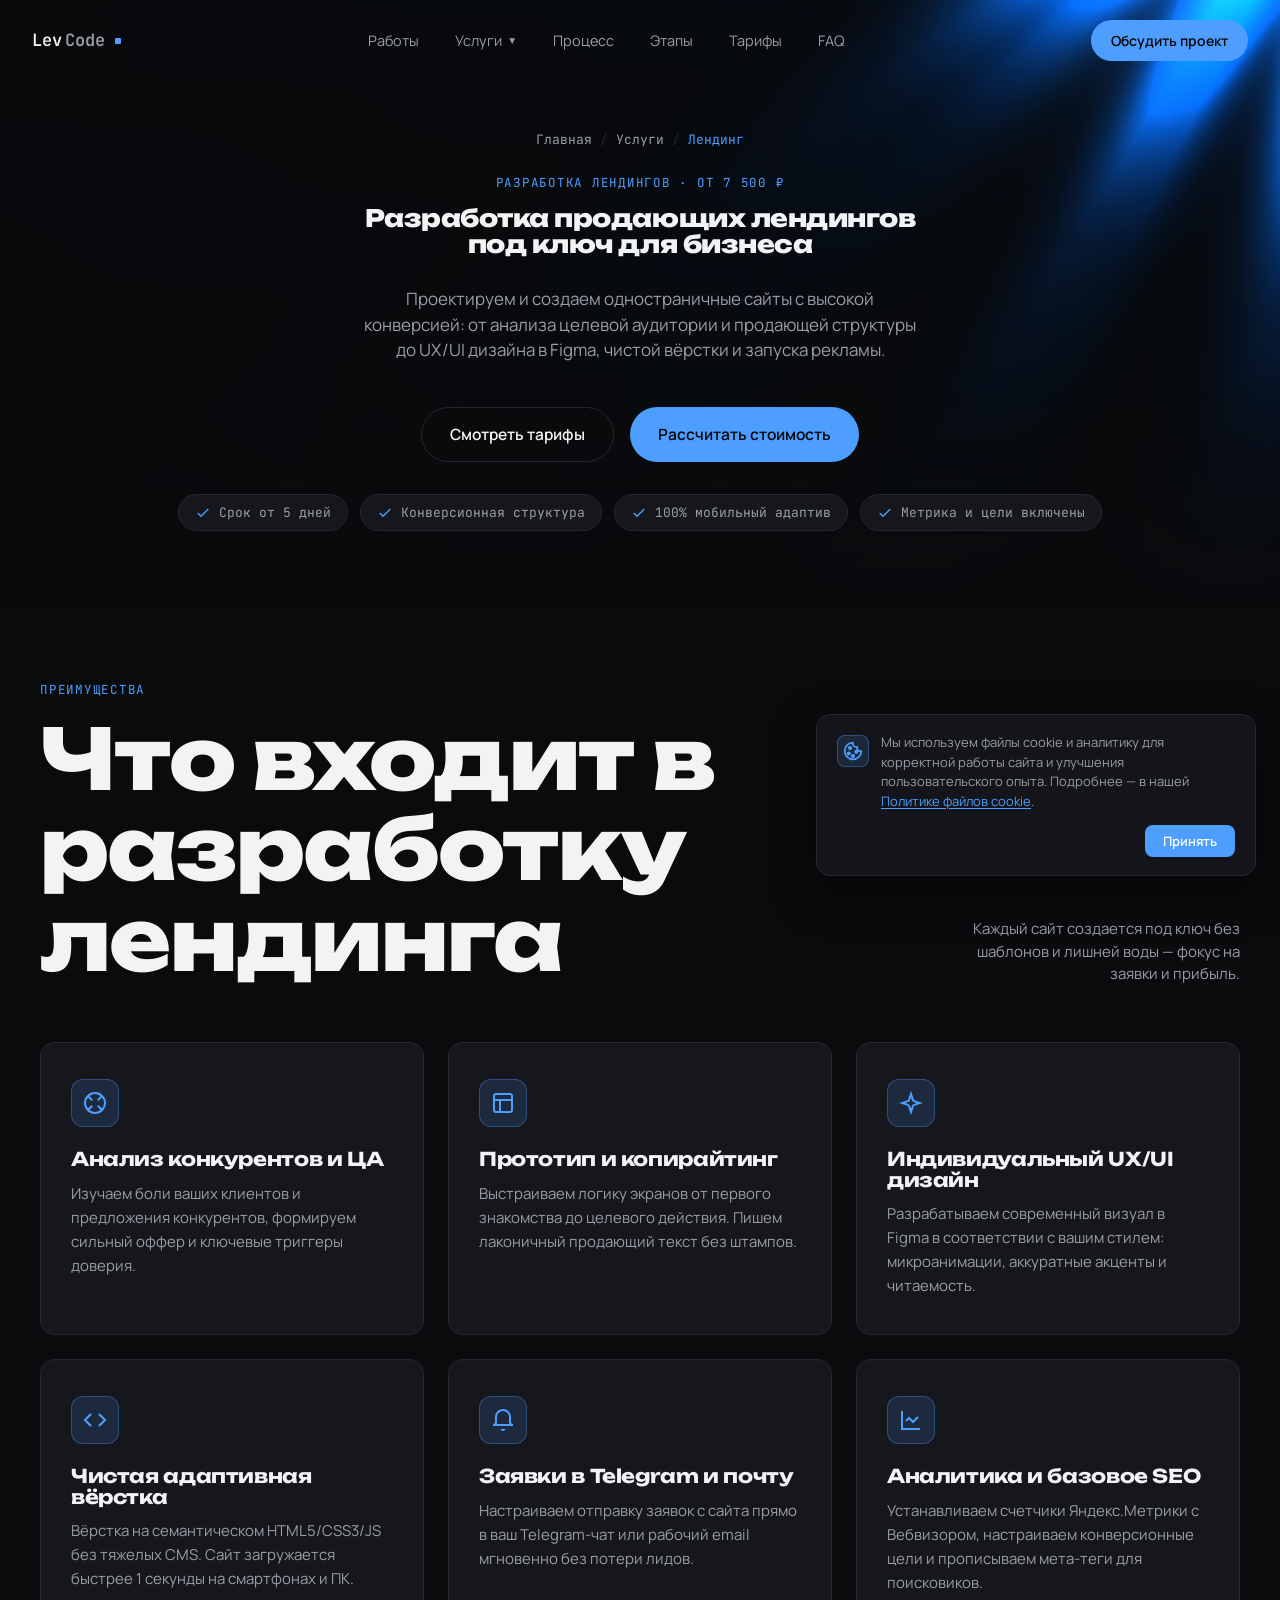
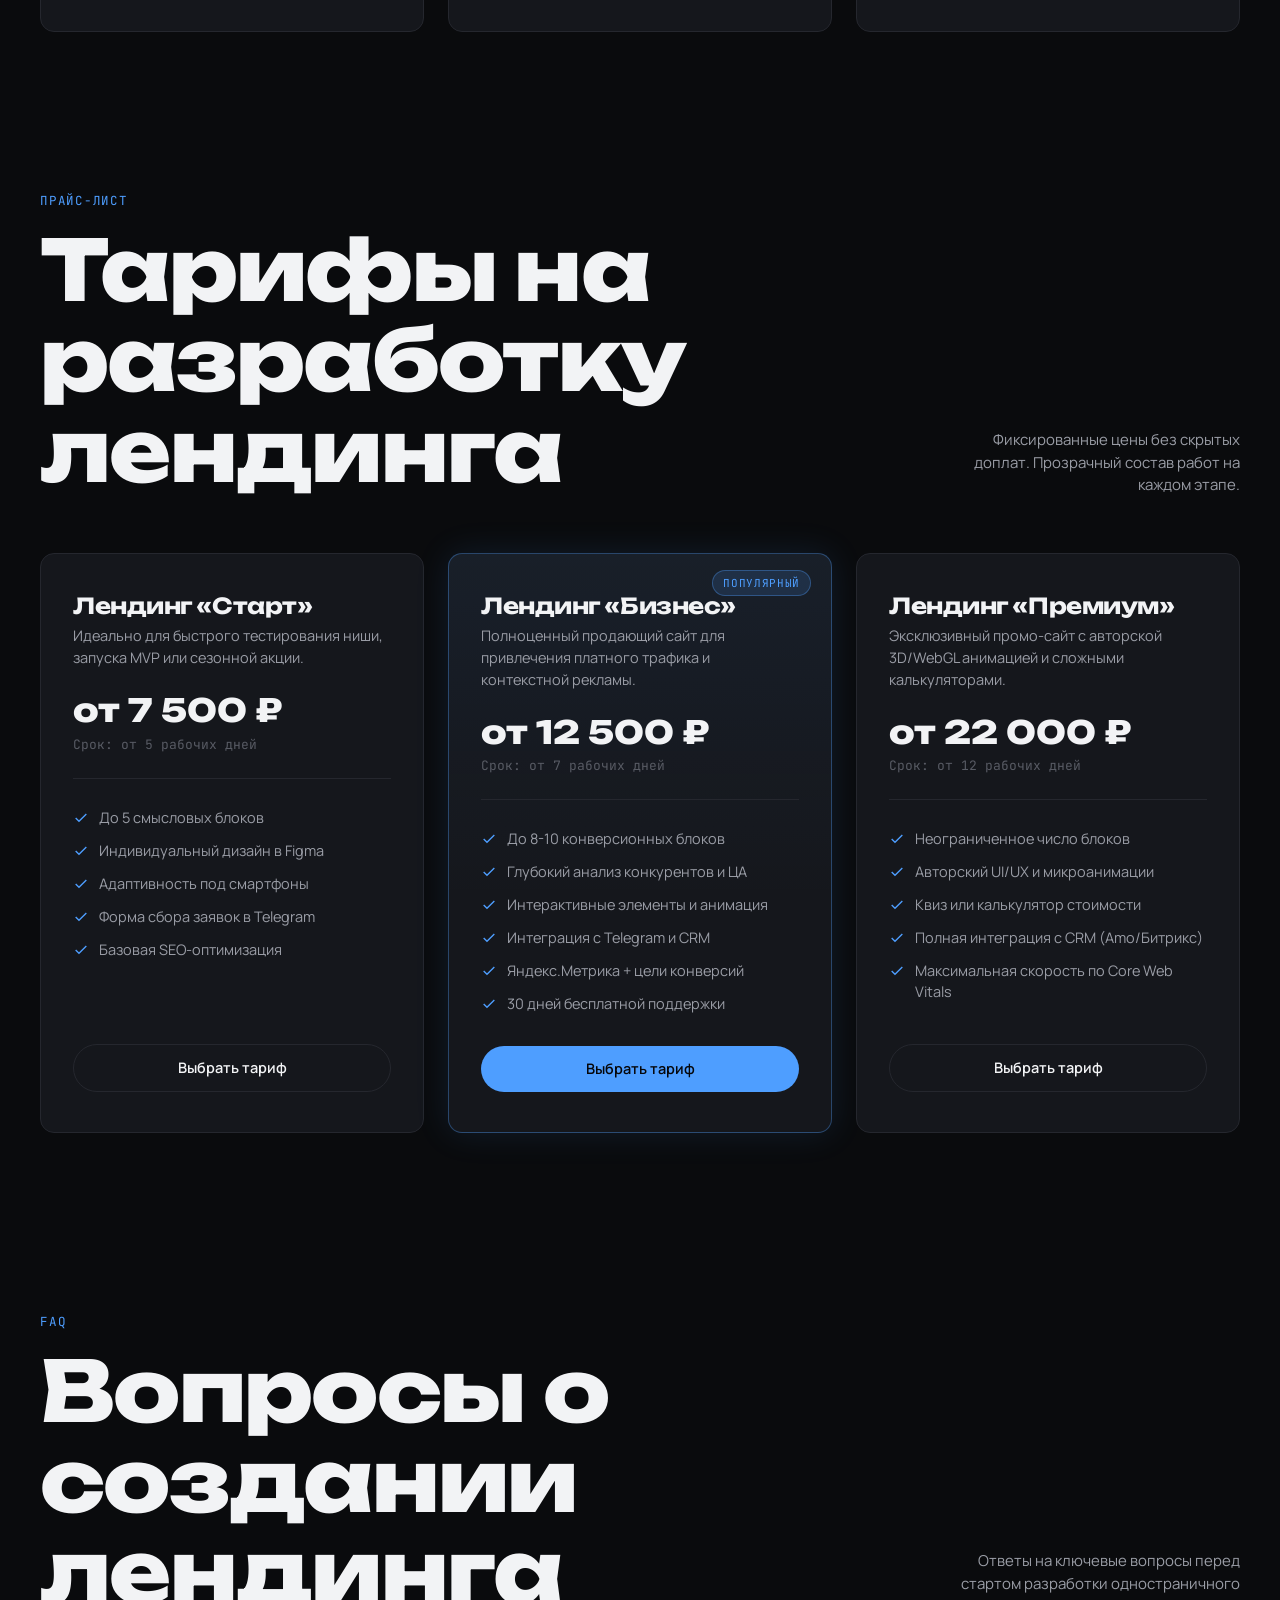
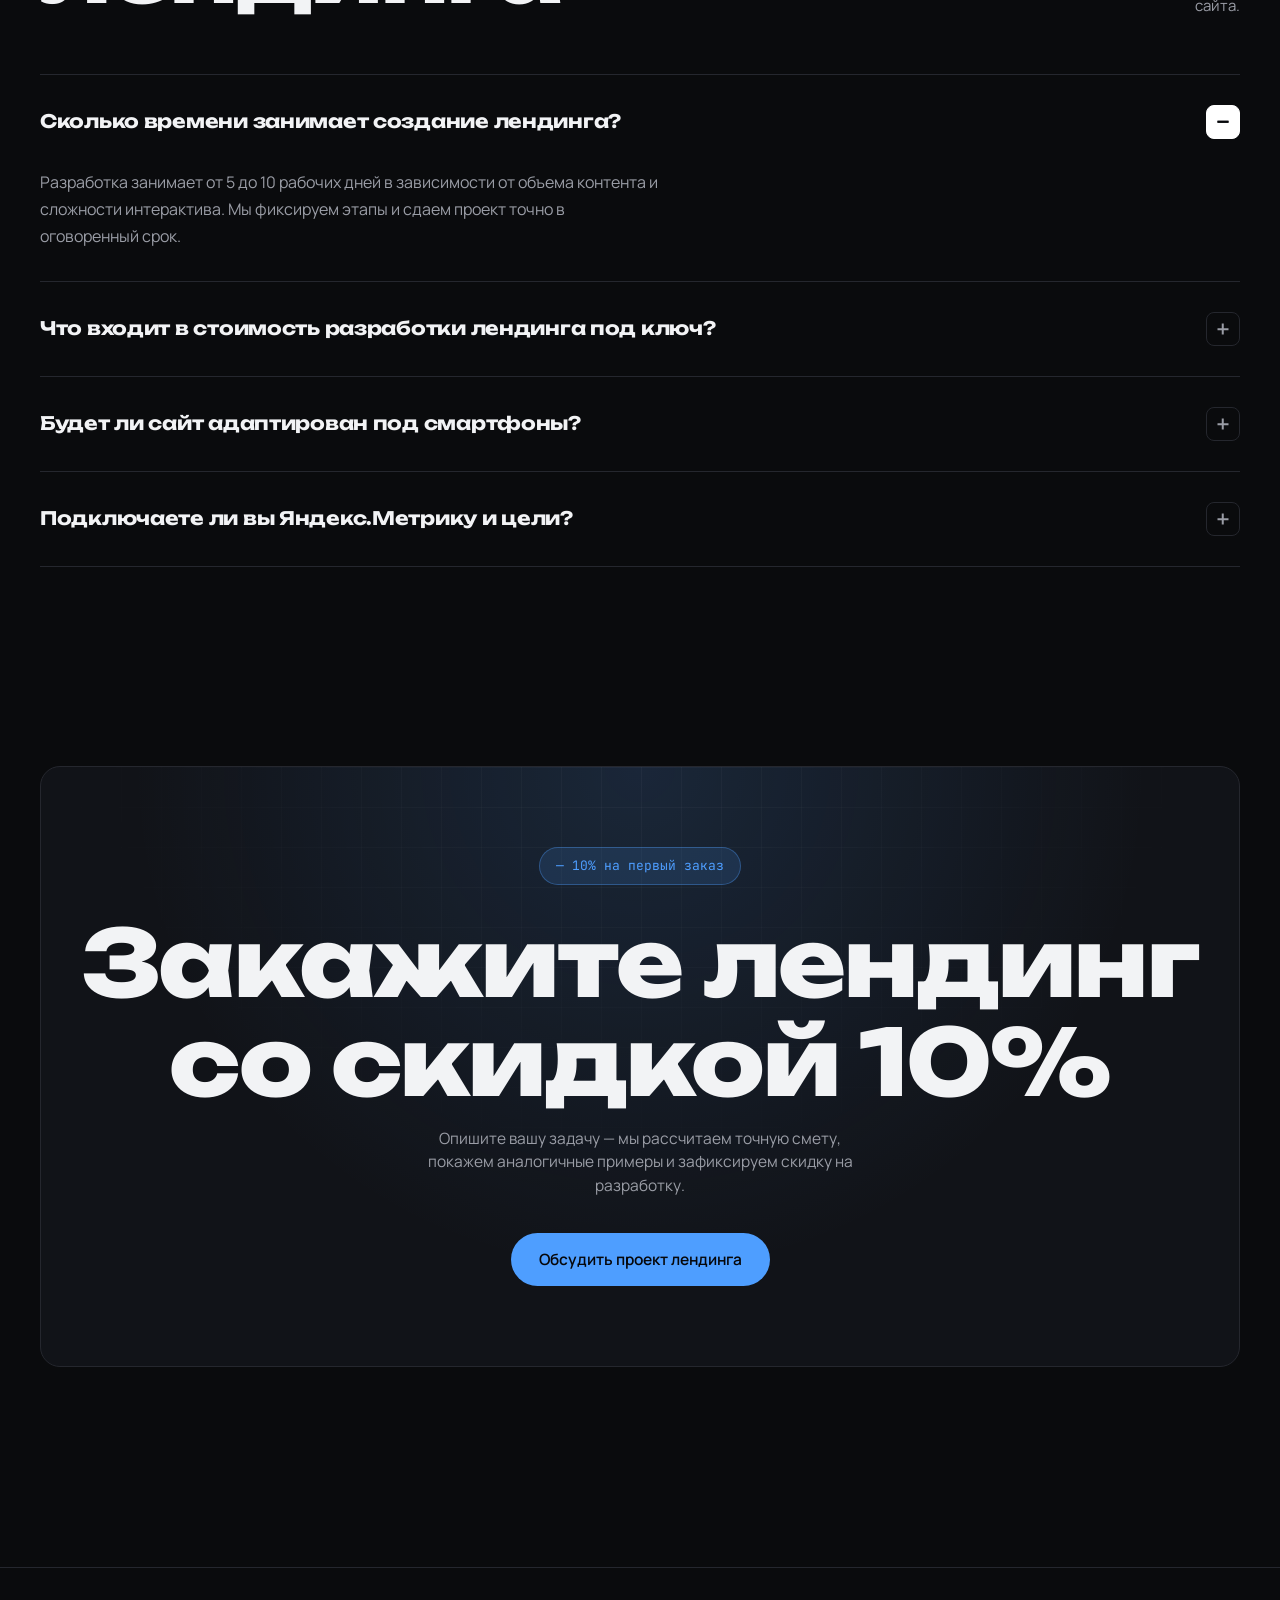
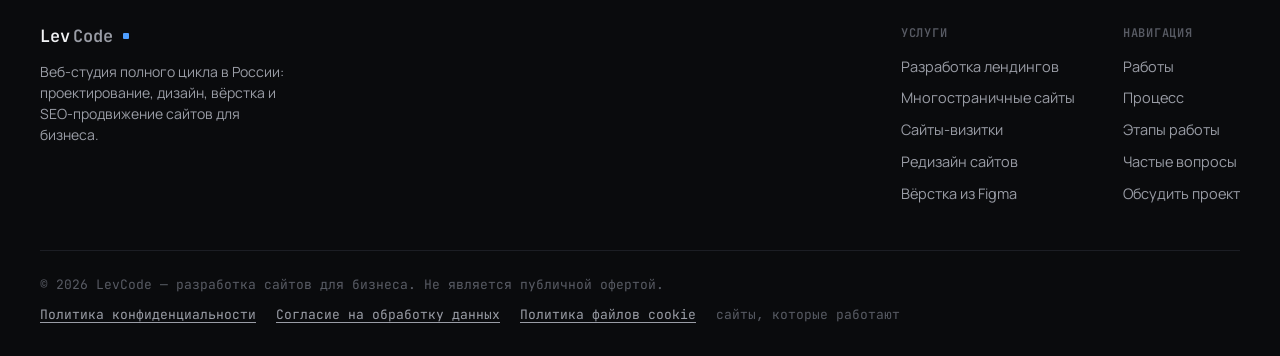
==== landing/index.html @ 6ab6ec23 "Подготовка к публикации: очистка токенов и комментариев, настройка безопасности и .gitignore" ====
<!DOCTYPE html>
<html lang="ru">

<head>
    <meta charset="UTF-8">
    <meta name="viewport" content="width=device-width, initial-scale=1.0">
    <title>Разработка лендингов под ключ от 7 500 ₽ — заказать продающий сайт | LevCode</title>
    <meta name="description"
        content="Разработка эффективных продающих лендингов для бизнеса под ключ от студии LevCode. Прототип, UX/UI дизайн в Figma, чистая вёрстка и SEO от 7 500 ₽. Срок от 5 дней.">
    <meta name="robots" content="index, follow">
    <link rel="canonical" href="https://levcode.ru/landing/">

    <meta property="og:type" content="website">
    <meta property="og:url" content="https://levcode.ru/landing/">
    <meta property="og:title" content="Разработка лендингов под ключ от 7 500 ₽ — веб-студия LevCode">
    <meta property="og:description"
        content="Создаем продающие одностраничные сайты под ключ с высокой конверсией: прототип, дизайн в Figma, быстрая вёрстка и базовая SEO-оптимизация.">
    <meta property="og:image" content="https://levcode.ru/assets/icons/icon-512.png">
    <meta property="og:locale" content="ru_RU">
    <meta property="og:site_name" content="LevCode">

    <link rel="stylesheet" href="../assets/css/fonts.css">
    <link rel="stylesheet" href="../assets/css/style.css">

    <link rel="icon" type="image/x-icon" href="../favicon.ico">
    <link rel="icon" type="image/svg+xml" href="../favicon.svg">
    <link rel="icon" type="image/png" sizes="120x120" href="../assets/icons/favicon-120x120.png">
    <link rel="icon" type="image/png" sizes="32x32" href="../assets/icons/favicon-32x32.png">
    <link rel="icon" type="image/png" sizes="16x16" href="../assets/icons/favicon-16x16.png">
    <link rel="apple-touch-icon" href="../assets/icons/apple-touch-icon.png">
    <link rel="manifest" href="../site.webmanifest">
    <meta name="theme-color" content="#0a0b0d">

    <script type="application/ld+json">
    {
      "@context": "https://schema.org",
      "@type": "BreadcrumbList",
      "itemListElement": [
        {
          "@type": "ListItem",
          "position": 1,
          "name": "Главная",
          "item": "https://levcode.ru/"
        },
        {
          "@type": "ListItem",
          "position": 2,
          "name": "Услуги",
          "item": "https://levcode.ru/#services"
        },
        {
          "@type": "ListItem",
          "position": 3,
          "name": "Разработка лендинга",
          "item": "https://levcode.ru/landing/"
        }
      ]
    }
    </script>

    <script type="application/ld+json">
    {
      "@context": "https://schema.org",
      "@type": "Service",
      "serviceType": "Разработка лендингов под ключ",
      "name": "Создание продающего лендинга",
      "provider": {
        "@type": "ProfessionalService",
        "name": "LevCode",
        "url": "https://levcode.ru/"
      },
      "areaServed": {
        "@type": "Country",
        "name": "Россия"
      },
      "description": "Профессиональная разработка одностраничных сайтов (landing page) под ключ: анализ ЦА, продающая структура, дизайн в Figma, адаптивная вёрстка и настройка аналитики.",
      "offers": {
        "@type": "Offer",
        "price": "7500",
        "priceCurrency": "RUB",
        "availability": "https://schema.org/InStock",
        "url": "https://levcode.ru/landing/"
      }
    }
    </script>

    <script type="application/ld+json">
    {
      "@context": "https://schema.org",
      "@type": "FAQPage",
      "mainEntity": [
        {
          "@type": "Question",
          "name": "Сколько времени занимает создание лендинга?",
          "acceptedAnswer": {
            "@type": "Answer",
            "text": "Разработка продающего лендинга занимает от 5 до 10 рабочих дней в зависимости от объема контента и сложности интерактива. Сроки фиксируются перед началом работ."
          }
        },
        {
          "@type": "Question",
          "name": "Что входит в стоимость разработки лендинга под ключ?",
          "acceptedAnswer": {
            "@type": "Answer",
            "text": "В стоимость входит маркетинговый анализ, логический прототип, продающий UX/UI дизайн в Figma, адаптивная верстка под все устройства, интеграция формы заявки с Telegram или email и базовая SEO-настройка."
          }
        },
        {
          "@type": "Question",
          "name": "Будет ли сайт адаптирован под смартфоны?",
          "acceptedAnswer": {
            "@type": "Answer",
            "text": "Да, 100% верстки тестируется на реальных мобильных устройствах iOS и Android. Скорость загрузки оптимизируется для идеального мобильного опыта."
          }
        },
        {
          "@type": "Question",
          "name": "Подключаете ли вы Яндекс.Метрику и цели?",
          "acceptedAnswer": {
            "@type": "Answer",
            "text": "Да, мы бесплатно настраиваем счетчик Яндекс.Метрики с Вебвизором и прописываем цели на отправку формы, чтобы вы могли отслеживать рекламные конверсии."
          }
        }
      ]
    }
    </script>

    <script type="text/javascript">
        (function (m, e, t, r, i, k, a) {
            m[i] = m[i] || function () { (m[i].a = m[i].a || []).push(arguments) };
            m[i].l = 1 * new Date();
            for (var j = 0; j < document.scripts.length; j++) { if (document.scripts[j].src === r) { return; } }
            k = e.createElement(t), a = e.getElementsByTagName(t)[0], k.async = 1, k.src = r, a.parentNode.insertBefore(k, a)
        })(window, document, 'script', 'https://mc.yandex.ru/metrika/tag.js?id=111801512', 'ym');

        ym(111801512, 'init', { ssr: true, webvisor: true, clickmap: true, ecommerce: "dataLayer", referrer: document.referrer, url: location.href, accurateTrackBounce: true, trackLinks: true });
    </script>
    <noscript>
        <div><img src="https://mc.yandex.ru/watch/111801512" style="position:absolute; left:-9999px;" alt="" /></div>
    </noscript>
    
</head>

<body>
    <header>
        <nav class="nav" aria-label="Основная навигация">
            <a href="../index.html" class="logo"><span>Lev</span><span class="dim">Code</span><span class="bar"></span></a>
            <div class="nav-links">
                <a href="../index.html#works">Работы</a>
                <div class="nav-dropdown">
                    <a href="../index.html#services">Услуги <span class="nav-dropdown-chevron">▼</span></a>
                    <div class="nav-dropdown-menu">
                        <a href="../landing/index.html" class="nav-dropdown-item">
                            <span class="nav-dropdown-item-title">Лендинг</span>
                            <span class="nav-dropdown-item-desc">Одностраничный сайт от 7 500 ₽</span>
                        </a>
                        <a href="../multipage/index.html" class="nav-dropdown-item">
                            <span class="nav-dropdown-item-title">Многостраничный сайт</span>
                            <span class="nav-dropdown-item-desc">Для бизнеса и каталогов от 10 500 ₽</span>
                        </a>
                        <a href="../vizitka/index.html" class="nav-dropdown-item">
                            <span class="nav-dropdown-item-title">Сайт-визитка</span>
                            <span class="nav-dropdown-item-desc">Компактный сайт компании от 7 500 ₽</span>
                        </a>
                        <a href="../redesign/index.html" class="nav-dropdown-item">
                            <span class="nav-dropdown-item-title">Редизайн сайта</span>
                            <span class="nav-dropdown-item-desc">Модернизация UX/UI от 12 000 ₽</span>
                        </a>
                        <a href="../verstka/index.html" class="nav-dropdown-item">
                            <span class="nav-dropdown-item-title">Вёрстка из Figma</span>
                            <span class="nav-dropdown-item-desc">Чистый адаптивный код от 9 000 ₽</span>
                        </a>
                    </div>
                </div>
                <a href="../index.html#cycle">Процесс</a>
                <a href="../index.html#stages">Этапы</a>
                <a href="#tariffs">Тарифы</a>
                <a href="#faq">FAQ</a>
            </div>
            <a href="#modal" class="btn btn-primary nav-cta js-open-modal">Обсудить проект</a>
        </nav>
    </header>

    <main>
        
        <section class="service-hero">
            <div class="siderays-bg"></div>
            <nav class="breadcrumbs" aria-label="Хлебные крошки">
                <a href="../index.html">Главная</a>
                <span class="breadcrumbs-sep">/</span>
                <a href="../index.html#services">Услуги</a>
                <span class="breadcrumbs-sep">/</span>
                <span class="breadcrumbs-current">Лендинг</span>
            </nav>

            <span class="section-tag mono">Разработка лендингов · от 7 500 ₽</span>
            <h1>Разработка продающих лендингов<br>под ключ для бизнеса</h1>
            <p class="hero-sub">Проектируем и создаем одностраничные сайты с высокой конверсией: от анализа целевой аудитории и продающей структуры до UX/UI дизайна в Figma, чистой вёрстки и запуска рекламы.</p>

            <div class="hero-actions">
                <a href="#tariffs" class="btn btn-ghost btn-lg">Смотреть тарифы</a>
                <a href="#modal" class="btn btn-primary btn-lg js-open-modal">Рассчитать стоимость</a>
            </div>

            <div class="service-badges">
                <div class="service-badge">
                    <svg width="16" height="16" viewBox="0 0 24 24" fill="none" stroke="currentColor" stroke-width="2"><polyline points="20 6 9 17 4 12"/></svg>
                    Срок от 5 дней
                </div>
                <div class="service-badge">
                    <svg width="16" height="16" viewBox="0 0 24 24" fill="none" stroke="currentColor" stroke-width="2"><polyline points="20 6 9 17 4 12"/></svg>
                    Конверсионная структура
                </div>
                <div class="service-badge">
                    <svg width="16" height="16" viewBox="0 0 24 24" fill="none" stroke="currentColor" stroke-width="2"><polyline points="20 6 9 17 4 12"/></svg>
                    100% мобильный адаптив
                </div>
                <div class="service-badge">
                    <svg width="16" height="16" viewBox="0 0 24 24" fill="none" stroke="currentColor" stroke-width="2"><polyline points="20 6 9 17 4 12"/></svg>
                    Метрика и цели включены
                </div>
            </div>
        </section>

        <section id="features" style="min-height: auto; padding: 70px 32px 90px;">
            <div class="section-head">
                <div>
                    <span class="section-tag">Преимущества</span>
                    <h2>Что входит в разработку лендинга</h2>
                </div>
                <p>Каждый сайт создается под ключ без шаблонов и лишней воды — фокус на заявки и прибыль.</p>
            </div>
            <div class="benefits-grid">
                <div class="benefit-card">
                    <div class="benefit-icon">
                        <svg width="24" height="24" viewBox="0 0 24 24" fill="none" stroke="currentColor" stroke-width="2"><circle cx="12" cy="12" r="10"/><path d="m4.93 4.93 4.24 4.24"/><path d="m14.83 9.17 4.24-4.24"/><path d="m14.83 14.83 4.24 4.24"/><path d="m9.17 14.83-4.24 4.24"/></svg>
                    </div>
                    <h3 class="benefit-title">Анализ конкурентов и ЦА</h3>
                    <p class="benefit-desc">Изучаем боли ваших клиентов и предложения конкурентов, формируем сильный оффер и ключевые триггеры доверия.</p>
                </div>

                <div class="benefit-card">
                    <div class="benefit-icon">
                        <svg width="24" height="24" viewBox="0 0 24 24" fill="none" stroke="currentColor" stroke-width="2"><rect width="18" height="18" x="3" y="3" rx="2"/><path d="M3 9h18"/><path d="M9 21V9"/></svg>
                    </div>
                    <h3 class="benefit-title">Прототип и копирайтинг</h3>
                    <p class="benefit-desc">Выстраиваем логику экранов от первого знакомства до целевого действия. Пишем лаконичный продающий текст без штампов.</p>
                </div>

                <div class="benefit-card">
                    <div class="benefit-icon">
                        <svg width="24" height="24" viewBox="0 0 24 24" fill="none" stroke="currentColor" stroke-width="2"><path d="m12 3-1.912 5.813a2 2 0 0 1-1.275 1.275L3 12l5.813 1.912a2 2 0 0 1 1.275 1.275L12 21l1.912-5.813a2 2 0 0 1 1.275-1.275L21 12l-5.813-1.912a2 2 0 0 1-1.275-1.275L12 3Z"/></svg>
                    </div>
                    <h3 class="benefit-title">Индивидуальный UX/UI дизайн</h3>
                    <p class="benefit-desc">Разрабатываем современный визуал в Figma в соответствии с вашим стилем: микроанимации, аккуратные акценты и читаемость.</p>
                </div>

                <div class="benefit-card">
                    <div class="benefit-icon">
                        <svg width="24" height="24" viewBox="0 0 24 24" fill="none" stroke="currentColor" stroke-width="2"><polyline points="16 18 22 12 16 6"/><polyline points="8 6 2 12 8 18"/></svg>
                    </div>
                    <h3 class="benefit-title">Чистая адаптивная вёрстка</h3>
                    <p class="benefit-desc">Вёрстка на семантическом HTML5/CSS3/JS без тяжелых CMS. Сайт загружается быстрее 1 секунды на смартфонах и ПК.</p>
                </div>

                <div class="benefit-card">
                    <div class="benefit-icon">
                        <svg width="24" height="24" viewBox="0 0 24 24" fill="none" stroke="currentColor" stroke-width="2"><path d="M22 17H2a3 3 0 0 0 3-3V9a7 7 0 0 1 14 0v5a3 3 0 0 0 3 3Zm-8.27 4a2 2 0 0 1-3.46 0"/></svg>
                    </div>
                    <h3 class="benefit-title">Заявки в Telegram и почту</h3>
                    <p class="benefit-desc">Настраиваем отправку заявок с сайта прямо в ваш Telegram-чат или рабочий email мгновенно без потери лидов.</p>
                </div>

                <div class="benefit-card">
                    <div class="benefit-icon">
                        <svg width="24" height="24" viewBox="0 0 24 24" fill="none" stroke="currentColor" stroke-width="2"><path d="M3 3v18h18"/><path d="m19 9-5 5-4-4-3 3"/></svg>
                    </div>
                    <h3 class="benefit-title">Аналитика и базовое SEO</h3>
                    <p class="benefit-desc">Устанавливаем счетчики Яндекс.Метрики с Вебвизором, настраиваем конверсионные цели и прописываем мета-теги для поисковиков.</p>
                </div>
            </div>
        </section>

        <section id="tariffs" style="min-height: auto; padding: 70px 32px 100px;">
            <div class="section-head">
                <div>
                    <span class="section-tag">Прайс-лист</span>
                    <h2>Тарифы на разработку лендинга</h2>
                </div>
                <p>Фиксированные цены без скрытых доплат. Прозрачный состав работ на каждом этапе.</p>
            </div>
            <div class="tariffs-grid">
                <div class="tariff-card">
                    <h3 class="tariff-title">Лендинг «Старт»</h3>
                    <p class="tariff-desc">Идеально для быстрого тестирования ниши, запуска MVP или сезонной акции.</p>
                    <div class="tariff-price-wrap">
                        <div class="tariff-price">от 7 500 ₽</div>
                        <div class="tariff-time">Срок: от 5 рабочих дней</div>
                    </div>
                    <ul class="tariff-features">
                        <li><svg width="16" height="16" viewBox="0 0 24 24" fill="none" stroke="currentColor" stroke-width="2"><polyline points="20 6 9 17 4 12"/></svg> До 5 смысловых блоков</li>
                        <li><svg width="16" height="16" viewBox="0 0 24 24" fill="none" stroke="currentColor" stroke-width="2"><polyline points="20 6 9 17 4 12"/></svg> Индивидуальный дизайн в Figma</li>
                        <li><svg width="16" height="16" viewBox="0 0 24 24" fill="none" stroke="currentColor" stroke-width="2"><polyline points="20 6 9 17 4 12"/></svg> Адаптивность под смартфоны</li>
                        <li><svg width="16" height="16" viewBox="0 0 24 24" fill="none" stroke="currentColor" stroke-width="2"><polyline points="20 6 9 17 4 12"/></svg> Форма сбора заявок в Telegram</li>
                        <li><svg width="16" height="16" viewBox="0 0 24 24" fill="none" stroke="currentColor" stroke-width="2"><polyline points="20 6 9 17 4 12"/></svg> Базовая SEO-оптимизация</li>
                    </ul>
                    <a href="#modal" class="btn btn-ghost tariff-btn js-open-modal" data-type="landing" data-budget="7500">Выбрать тариф</a>
                </div>

                <div class="tariff-card featured">
                    <span class="tariff-ribbon">Популярный</span>
                    <h3 class="tariff-title">Лендинг «Бизнес»</h3>
                    <p class="tariff-desc">Полноценный продающий сайт для привлечения платного трафика и контекстной рекламы.</p>
                    <div class="tariff-price-wrap">
                        <div class="tariff-price">от 12 500 ₽</div>
                        <div class="tariff-time">Срок: от 7 рабочих дней</div>
                    </div>
                    <ul class="tariff-features">
                        <li><svg width="16" height="16" viewBox="0 0 24 24" fill="none" stroke="currentColor" stroke-width="2"><polyline points="20 6 9 17 4 12"/></svg> До 8-10 конверсионных блоков</li>
                        <li><svg width="16" height="16" viewBox="0 0 24 24" fill="none" stroke="currentColor" stroke-width="2"><polyline points="20 6 9 17 4 12"/></svg> Глубокий анализ конкурентов и ЦА</li>
                        <li><svg width="16" height="16" viewBox="0 0 24 24" fill="none" stroke="currentColor" stroke-width="2"><polyline points="20 6 9 17 4 12"/></svg> Интерактивные элементы и анимация</li>
                        <li><svg width="16" height="16" viewBox="0 0 24 24" fill="none" stroke="currentColor" stroke-width="2"><polyline points="20 6 9 17 4 12"/></svg> Интеграция с Telegram и CRM</li>
                        <li><svg width="16" height="16" viewBox="0 0 24 24" fill="none" stroke="currentColor" stroke-width="2"><polyline points="20 6 9 17 4 12"/></svg> Яндекс.Метрика + цели конверсий</li>
                        <li><svg width="16" height="16" viewBox="0 0 24 24" fill="none" stroke="currentColor" stroke-width="2"><polyline points="20 6 9 17 4 12"/></svg> 30 дней бесплатной поддержки</li>
                    </ul>
                    <a href="#modal" class="btn btn-primary tariff-btn js-open-modal" data-type="landing" data-budget="7500-15000">Выбрать тариф</a>
                </div>

                <div class="tariff-card">
                    <h3 class="tariff-title">Лендинг «Премиум»</h3>
                    <p class="tariff-desc">Эксклюзивный промо-сайт с авторской 3D/WebGL анимацией и сложными калькуляторами.</p>
                    <div class="tariff-price-wrap">
                        <div class="tariff-price">от 22 000 ₽</div>
                        <div class="tariff-time">Срок: от 12 рабочих дней</div>
                    </div>
                    <ul class="tariff-features">
                        <li><svg width="16" height="16" viewBox="0 0 24 24" fill="none" stroke="currentColor" stroke-width="2"><polyline points="20 6 9 17 4 12"/></svg> Неограниченное число блоков</li>
                        <li><svg width="16" height="16" viewBox="0 0 24 24" fill="none" stroke="currentColor" stroke-width="2"><polyline points="20 6 9 17 4 12"/></svg> Авторский UI/UX и микроанимации</li>
                        <li><svg width="16" height="16" viewBox="0 0 24 24" fill="none" stroke="currentColor" stroke-width="2"><polyline points="20 6 9 17 4 12"/></svg> Квиз или калькулятор стоимости</li>
                        <li><svg width="16" height="16" viewBox="0 0 24 24" fill="none" stroke="currentColor" stroke-width="2"><polyline points="20 6 9 17 4 12"/></svg> Полная интеграция с CRM (Amo/Битрикс)</li>
                        <li><svg width="16" height="16" viewBox="0 0 24 24" fill="none" stroke="currentColor" stroke-width="2"><polyline points="20 6 9 17 4 12"/></svg> Максимальная скорость по Core Web Vitals</li>
                    </ul>
                    <a href="#modal" class="btn btn-ghost tariff-btn js-open-modal" data-type="landing" data-budget="15000-30000">Выбрать тариф</a>
                </div>
            </div>
        </section>

        <section id="faq">
            <div class="section-head">
                <div>
                    <span class="section-tag">FAQ</span>
                    <h2>Вопросы о создании лендинга</h2>
                </div>
                <p>Ответы на ключевые вопросы перед стартом разработки одностраничного сайта.</p>
            </div>
            <div class="faq">
                <div class="faq-item open">
                    <h3>
                        <button type="button" class="faq-q" id="faq-q0" aria-expanded="true" aria-controls="faq-a0">
                            <span>Сколько времени занимает создание лендинга?</span>
                            <span class="faq-ic" aria-hidden="true"></span>
                        </button>
                    </h3>
                    <div class="faq-a" id="faq-a0" role="region" aria-labelledby="faq-q0">
                        <div>
                            <p>Разработка занимает от 5 до 10 рабочих дней в зависимости от объема контента и сложности интерактива. Мы фиксируем этапы и сдаем проект точно в оговоренный срок.</p>
                        </div>
                    </div>
                </div>

                <div class="faq-item">
                    <h3>
                        <button type="button" class="faq-q" id="faq-q1" aria-expanded="false" aria-controls="faq-a1">
                            <span>Что входит в стоимость разработки лендинга под ключ?</span>
                            <span class="faq-ic" aria-hidden="true"></span>
                        </button>
                    </h3>
                    <div class="faq-a" id="faq-a1" role="region" aria-labelledby="faq-q1">
                        <div>
                            <p>В стоимость входит маркетинговый анализ, логический прототип, продающий UX/UI дизайн в Figma, адаптивная вёрстка под все устройства, интеграция формы заявки с Telegram или email и базовая SEO-настройка.</p>
                        </div>
                    </div>
                </div>

                <div class="faq-item">
                    <h3>
                        <button type="button" class="faq-q" id="faq-q2" aria-expanded="false" aria-controls="faq-a2">
                            <span>Будет ли сайт адаптирован под смартфоны?</span>
                            <span class="faq-ic" aria-hidden="true"></span>
                        </button>
                    </h3>
                    <div class="faq-a" id="faq-a2" role="region" aria-labelledby="faq-q2">
                        <div>
                            <p>Да, 100% вёрстки тестируется на реальных мобильных устройствах iOS и Android. Скорость загрузки оптимизируется для идеального мобильного опыта.</p>
                        </div>
                    </div>
                </div>

                <div class="faq-item">
                    <h3>
                        <button type="button" class="faq-q" id="faq-q3" aria-expanded="false" aria-controls="faq-a3">
                            <span>Подключаете ли вы Яндекс.Метрику и цели?</span>
                            <span class="faq-ic" aria-hidden="true"></span>
                        </button>
                    </h3>
                    <div class="faq-a" id="faq-a3" role="region" aria-labelledby="faq-q3">
                        <div>
                            <p>Да, мы бесплатно настраиваем счетчик Яндекс.Метрики с Вебвизором и прописываем цели на отправку формы, чтобы вы могли отслеживать рекламные конверсии.</p>
                        </div>
                    </div>
                </div>
            </div>
        </section>

        <section class="cta-section" id="cta">
            <div class="cta-box">
                <span class="cta-tag mono">— 10% на первый заказ</span>
                <h2>Закажите лендинг со скидкой 10%</h2>
                <p>Опишите вашу задачу — мы рассчитаем точную смету, покажем аналогичные примеры и зафиксируем скидку на разработку.</p>
                <a href="#modal" class="btn btn-primary btn-lg js-open-modal" data-type="landing">Обсудить проект лендинга</a>
            </div>
        </section>
    </main>

    <footer>
        <div class="footer-top">
            <div class="footer-brand">
                <a href="../index.html" class="logo"><span>Lev</span><span class="dim">Code</span><span class="bar"></span></a>
                <p>Веб-студия полного цикла в России: проектирование, дизайн, вёрстка и SEO-продвижение сайтов для бизнеса.</p>
            </div>
            <div class="footer-links">
                <div class="footer-col">
                    <h4>Услуги</h4>
                    <a href="../landing/index.html">Разработка лендингов</a>
                    <a href="../multipage/index.html">Многостраничные сайты</a>
                    <a href="../vizitka/index.html">Сайты-визитки</a>
                    <a href="../redesign/index.html">Редизайн сайтов</a>
                    <a href="../verstka/index.html">Вёрстка из Figma</a>
                </div>
                <div class="footer-col">
                    <h4>Навигация</h4>
                    <a href="../index.html#works">Работы</a>
                    <a href="../index.html#cycle">Процесс</a>
                    <a href="../index.html#stages">Этапы работы</a>
                    <a href="#faq">Частые вопросы</a>
                    <a href="#modal" class="js-open-modal">Обсудить проект</a>
                </div>
            </div>
        </div>
        <div class="footer-bottom">
            <span>© 2026 LevCode — разработка сайтов для бизнеса. Не является публичной офертой.</span>
            <div class="footer-bottom-links">
                <a href="../policy.html">Политика конфиденциальности</a>
                <a href="../privacy.html">Согласие на обработку данных</a>
                <a href="../cookie-policy.html">Политика файлов cookie</a>
                <span>сайты, которые работают</span>
            </div>
        </div>
    </footer>

    <div class="modal-backdrop" id="projectModal" role="dialog" aria-modal="true" aria-labelledby="modalTitle">
        <div class="modal-container" data-lenis-prevent>
            <button class="modal-close" aria-label="Закрыть модальное окно">&times;</button>
            <div class="modal-content">
                <span class="section-tag">Связь</span>
                <div class="modal-title" id="modalTitle">Обсудить проект и расчет стоимости</div>
                <p class="modal-desc">Оставьте заявку, и мы свяжемся с вами в течение рабочего дня для консультации и расчета цены.</p>
                <form class="modal-form" id="projectForm">
                    <div class="form-group">
                        <label for="f-name">Имя</label>
                        <input type="text" id="f-name" name="name" placeholder="Как к вам обращаться" required>
                    </div>
                    <div class="form-group">
                        <label for="f-contact">Telegram или email</label>
                        <input type="text" id="f-contact" name="contact" placeholder="@LevCode или LevCode@example.com" required>
                    </div>
                    <div class="form-row">
                        <div class="form-group">
                            <label for="f-type">Тип проекта</label>
                            <div class="select-wrapper">
                                <select id="f-type" name="project-type" required>
                                    <option value="landing" selected>Лендинг</option>
                                    <option value="multipage">Многостраничный сайт</option>
                                    <option value="business-card">Сайт-визитка</option>
                                    <option value="redesign">Редизайн</option>
                                    <option value="markup">Вёрстка с макета</option>
                                    <option value="other">другое</option>
                                </select>
                            </div>
                        </div>
                        <div class="form-group">
                            <label for="f-budget">Ориентировочный бюджет</label>
                            <div class="select-wrapper">
                                <select id="f-budget" name="budget" required>
                                    <option value="" disabled selected hidden>Укажите бюджет</option>
                                    <option value="7500">до 7500 ₽</option>
                                    <option value="7500-15000">от 7500 ₽ до 15000 ₽</option>
                                    <option value="15000-30000">от 15000 ₽ до 30000 ₽</option>
                                    <option value="other">другое/обсуждаемо</option>
                                </select>
                            </div>
                        </div>
                    </div>
                    <div class="form-group">
                        <label for="f-desc">Коротко о задаче</label>
                        <textarea id="f-desc" name="description" placeholder="Коротко о задаче" rows="4"></textarea>
                    </div>
                    <button type="submit" class="btn btn-primary btn-submit">Отправить заявку</button>
                    <p class="form-consent">
                        Нажимая кнопку, вы даете согласие на обработку персональных данных в соответствии с <a href="../policy.html" target="_blank">Политикой конфиденциальности</a> и <a href="../privacy.html" target="_blank">Согласием на обработку</a>
                    </p>
                </form>
            </div>
        </div>
    </div>

    <script defer src="../assets/js/lenis.min.js"></script>
    <script defer src="../assets/js/script.js"></script>
    <script defer src="../assets/js/ogl.umd.js"></script>
    <script defer src="../assets/js/siderays-vanilla.js"></script>
</body>

</html>
---- assets/css/fonts.css ----
@font-face {
  font-family: 'JetBrains Mono';
  font-style: normal;
  font-weight: 400;
  font-display: swap;
  src: url(../fonts/tDbv2o-flEEny0FZhsfKu5WU4zr3E_BX0PnT8RD8yKwBNntkaToggR7BYRbKPx3cwhsk.woff2) format('woff2');
  unicode-range: U+0460-052F, U+1C80-1C8A, U+20B4, U+2DE0-2DFF, U+A640-A69F, U+FE2E-FE2F;
}

@font-face {
  font-family: 'JetBrains Mono';
  font-style: normal;
  font-weight: 400;
  font-display: swap;
  src: url(../fonts/tDbv2o-flEEny0FZhsfKu5WU4zr3E_BX0PnT8RD8yKwBNntkaToggR7BYRbKPxTcwhsk.woff2) format('woff2');
  unicode-range: U+0301, U+0400-045F, U+0490-0491, U+04B0-04B1, U+2116;
}

@font-face {
  font-family: 'JetBrains Mono';
  font-style: normal;
  font-weight: 400;
  font-display: swap;
  src: url(../fonts/tDbv2o-flEEny0FZhsfKu5WU4zr3E_BX0PnT8RD8yKwBNntkaToggR7BYRbKPxPcwhsk.woff2) format('woff2');
  unicode-range: U+0370-0377, U+037A-037F, U+0384-038A, U+038C, U+038E-03A1, U+03A3-03FF;
}

@font-face {
  font-family: 'JetBrains Mono';
  font-style: normal;
  font-weight: 400;
  font-display: swap;
  src: url(../fonts/tDbv2o-flEEny0FZhsfKu5WU4zr3E_BX0PnT8RD8yKwBNntkaToggR7BYRbKPx_cwhsk.woff2) format('woff2');
  unicode-range: U+0102-0103, U+0110-0111, U+0128-0129, U+0168-0169, U+01A0-01A1, U+01AF-01B0, U+0300-0301, U+0303-0304, U+0308-0309, U+0323, U+0329, U+1EA0-1EF9, U+20AB;
}

@font-face {
  font-family: 'JetBrains Mono';
  font-style: normal;
  font-weight: 400;
  font-display: swap;
  src: url(../fonts/tDbv2o-flEEny0FZhsfKu5WU4zr3E_BX0PnT8RD8yKwBNntkaToggR7BYRbKPx7cwhsk.woff2) format('woff2');
  unicode-range: U+0100-02BA, U+02BD-02C5, U+02C7-02CC, U+02CE-02D7, U+02DD-02FF, U+0304, U+0308, U+0329, U+1D00-1DBF, U+1E00-1E9F, U+1EF2-1EFF, U+2020, U+20A0-20AB, U+20AD-20C4, U+2113, U+2C60-2C7F, U+A720-A7FF;
}

@font-face {
  font-family: 'JetBrains Mono';
  font-style: normal;
  font-weight: 400;
  font-display: swap;
  src: url(../fonts/tDbv2o-flEEny0FZhsfKu5WU4zr3E_BX0PnT8RD8yKwBNntkaToggR7BYRbKPxDcwg.woff2) format('woff2');
  unicode-range: U+0000-00FF, U+0131, U+0152-0153, U+02BB-02BC, U+02C6, U+02DA, U+02DC, U+0304, U+0308, U+0329, U+2000-206F, U+20AC, U+2122, U+2191, U+2193, U+2212, U+2215, U+FEFF, U+FFFD;
}

@font-face {
  font-family: 'JetBrains Mono';
  font-style: normal;
  font-weight: 500;
  font-display: swap;
  src: url(../fonts/tDbv2o-flEEny0FZhsfKu5WU4zr3E_BX0PnT8RD8yKwBNntkaToggR7BYRbKPx3cwhsk.woff2) format('woff2');
  unicode-range: U+0460-052F, U+1C80-1C8A, U+20B4, U+2DE0-2DFF, U+A640-A69F, U+FE2E-FE2F;
}

@font-face {
  font-family: 'JetBrains Mono';
  font-style: normal;
  font-weight: 500;
  font-display: swap;
  src: url(../fonts/tDbv2o-flEEny0FZhsfKu5WU4zr3E_BX0PnT8RD8yKwBNntkaToggR7BYRbKPxTcwhsk.woff2) format('woff2');
  unicode-range: U+0301, U+0400-045F, U+0490-0491, U+04B0-04B1, U+2116;
}

@font-face {
  font-family: 'JetBrains Mono';
  font-style: normal;
  font-weight: 500;
  font-display: swap;
  src: url(../fonts/tDbv2o-flEEny0FZhsfKu5WU4zr3E_BX0PnT8RD8yKwBNntkaToggR7BYRbKPxPcwhsk.woff2) format('woff2');
  unicode-range: U+0370-0377, U+037A-037F, U+0384-038A, U+038C, U+038E-03A1, U+03A3-03FF;
}

@font-face {
  font-family: 'JetBrains Mono';
  font-style: normal;
  font-weight: 500;
  font-display: swap;
  src: url(../fonts/tDbv2o-flEEny0FZhsfKu5WU4zr3E_BX0PnT8RD8yKwBNntkaToggR7BYRbKPx_cwhsk.woff2) format('woff2');
  unicode-range: U+0102-0103, U+0110-0111, U+0128-0129, U+0168-0169, U+01A0-01A1, U+01AF-01B0, U+0300-0301, U+0303-0304, U+0308-0309, U+0323, U+0329, U+1EA0-1EF9, U+20AB;
}

@font-face {
  font-family: 'JetBrains Mono';
  font-style: normal;
  font-weight: 500;
  font-display: swap;
  src: url(../fonts/tDbv2o-flEEny0FZhsfKu5WU4zr3E_BX0PnT8RD8yKwBNntkaToggR7BYRbKPx7cwhsk.woff2) format('woff2');
  unicode-range: U+0100-02BA, U+02BD-02C5, U+02C7-02CC, U+02CE-02D7, U+02DD-02FF, U+0304, U+0308, U+0329, U+1D00-1DBF, U+1E00-1E9F, U+1EF2-1EFF, U+2020, U+20A0-20AB, U+20AD-20C4, U+2113, U+2C60-2C7F, U+A720-A7FF;
}

@font-face {
  font-family: 'JetBrains Mono';
  font-style: normal;
  font-weight: 500;
  font-display: swap;
  src: url(../fonts/tDbv2o-flEEny0FZhsfKu5WU4zr3E_BX0PnT8RD8yKwBNntkaToggR7BYRbKPxDcwg.woff2) format('woff2');
  unicode-range: U+0000-00FF, U+0131, U+0152-0153, U+02BB-02BC, U+02C6, U+02DA, U+02DC, U+0304, U+0308, U+0329, U+2000-206F, U+20AC, U+2122, U+2191, U+2193, U+2212, U+2215, U+FEFF, U+FFFD;
}

@font-face {
  font-family: 'JetBrains Mono';
  font-style: normal;
  font-weight: 600;
  font-display: swap;
  src: url(../fonts/tDbv2o-flEEny0FZhsfKu5WU4zr3E_BX0PnT8RD8yKwBNntkaToggR7BYRbKPx3cwhsk.woff2) format('woff2');
  unicode-range: U+0460-052F, U+1C80-1C8A, U+20B4, U+2DE0-2DFF, U+A640-A69F, U+FE2E-FE2F;
}

@font-face {
  font-family: 'JetBrains Mono';
  font-style: normal;
  font-weight: 600;
  font-display: swap;
  src: url(../fonts/tDbv2o-flEEny0FZhsfKu5WU4zr3E_BX0PnT8RD8yKwBNntkaToggR7BYRbKPxTcwhsk.woff2) format('woff2');
  unicode-range: U+0301, U+0400-045F, U+0490-0491, U+04B0-04B1, U+2116;
}

@font-face {
  font-family: 'JetBrains Mono';
  font-style: normal;
  font-weight: 600;
  font-display: swap;
  src: url(../fonts/tDbv2o-flEEny0FZhsfKu5WU4zr3E_BX0PnT8RD8yKwBNntkaToggR7BYRbKPxPcwhsk.woff2) format('woff2');
  unicode-range: U+0370-0377, U+037A-037F, U+0384-038A, U+038C, U+038E-03A1, U+03A3-03FF;
}

@font-face {
  font-family: 'JetBrains Mono';
  font-style: normal;
  font-weight: 600;
  font-display: swap;
  src: url(../fonts/tDbv2o-flEEny0FZhsfKu5WU4zr3E_BX0PnT8RD8yKwBNntkaToggR7BYRbKPx_cwhsk.woff2) format('woff2');
  unicode-range: U+0102-0103, U+0110-0111, U+0128-0129, U+0168-0169, U+01A0-01A1, U+01AF-01B0, U+0300-0301, U+0303-0304, U+0308-0309, U+0323, U+0329, U+1EA0-1EF9, U+20AB;
}

@font-face {
  font-family: 'JetBrains Mono';
  font-style: normal;
  font-weight: 600;
  font-display: swap;
  src: url(../fonts/tDbv2o-flEEny0FZhsfKu5WU4zr3E_BX0PnT8RD8yKwBNntkaToggR7BYRbKPx7cwhsk.woff2) format('woff2');
  unicode-range: U+0100-02BA, U+02BD-02C5, U+02C7-02CC, U+02CE-02D7, U+02DD-02FF, U+0304, U+0308, U+0329, U+1D00-1DBF, U+1E00-1E9F, U+1EF2-1EFF, U+2020, U+20A0-20AB, U+20AD-20C4, U+2113, U+2C60-2C7F, U+A720-A7FF;
}

@font-face {
  font-family: 'JetBrains Mono';
  font-style: normal;
  font-weight: 600;
  font-display: swap;
  src: url(../fonts/tDbv2o-flEEny0FZhsfKu5WU4zr3E_BX0PnT8RD8yKwBNntkaToggR7BYRbKPxDcwg.woff2) format('woff2');
  unicode-range: U+0000-00FF, U+0131, U+0152-0153, U+02BB-02BC, U+02C6, U+02DA, U+02DC, U+0304, U+0308, U+0329, U+2000-206F, U+20AC, U+2122, U+2191, U+2193, U+2212, U+2215, U+FEFF, U+FFFD;
}

@font-face {
  font-family: 'Manrope';
  font-style: normal;
  font-weight: 400;
  font-display: swap;
  src: url(../fonts/xn7gYHE41ni1AdIRggqxSuXd.woff2) format('woff2');
  unicode-range: U+0460-052F, U+1C80-1C8A, U+20B4, U+2DE0-2DFF, U+A640-A69F, U+FE2E-FE2F;
}

@font-face {
  font-family: 'Manrope';
  font-style: normal;
  font-weight: 400;
  font-display: swap;
  src: url(../fonts/xn7gYHE41ni1AdIRggOxSuXd.woff2) format('woff2');
  unicode-range: U+0301, U+0400-045F, U+0490-0491, U+04B0-04B1, U+2116;
}

@font-face {
  font-family: 'Manrope';
  font-style: normal;
  font-weight: 400;
  font-display: swap;
  src: url(../fonts/xn7gYHE41ni1AdIRggSxSuXd.woff2) format('woff2');
  unicode-range: U+0370-0377, U+037A-037F, U+0384-038A, U+038C, U+038E-03A1, U+03A3-03FF;
}

@font-face {
  font-family: 'Manrope';
  font-style: normal;
  font-weight: 400;
  font-display: swap;
  src: url(../fonts/xn7gYHE41ni1AdIRggixSuXd.woff2) format('woff2');
  unicode-range: U+0102-0103, U+0110-0111, U+0128-0129, U+0168-0169, U+01A0-01A1, U+01AF-01B0, U+0300-0301, U+0303-0304, U+0308-0309, U+0323, U+0329, U+1EA0-1EF9, U+20AB;
}

@font-face {
  font-family: 'Manrope';
  font-style: normal;
  font-weight: 400;
  font-display: swap;
  src: url(../fonts/xn7gYHE41ni1AdIRggmxSuXd.woff2) format('woff2');
  unicode-range: U+0100-02BA, U+02BD-02C5, U+02C7-02CC, U+02CE-02D7, U+02DD-02FF, U+0304, U+0308, U+0329, U+1D00-1DBF, U+1E00-1E9F, U+1EF2-1EFF, U+2020, U+20A0-20AB, U+20AD-20C4, U+2113, U+2C60-2C7F, U+A720-A7FF;
}

@font-face {
  font-family: 'Manrope';
  font-style: normal;
  font-weight: 400;
  font-display: swap;
  src: url(../fonts/xn7gYHE41ni1AdIRggexSg.woff2) format('woff2');
  unicode-range: U+0000-00FF, U+0131, U+0152-0153, U+02BB-02BC, U+02C6, U+02DA, U+02DC, U+0304, U+0308, U+0329, U+2000-206F, U+20AC, U+2122, U+2191, U+2193, U+2212, U+2215, U+FEFF, U+FFFD;
}

@font-face {
  font-family: 'Manrope';
  font-style: normal;
  font-weight: 500;
  font-display: swap;
  src: url(../fonts/xn7gYHE41ni1AdIRggqxSuXd.woff2) format('woff2');
  unicode-range: U+0460-052F, U+1C80-1C8A, U+20B4, U+2DE0-2DFF, U+A640-A69F, U+FE2E-FE2F;
}

@font-face {
  font-family: 'Manrope';
  font-style: normal;
  font-weight: 500;
  font-display: swap;
  src: url(../fonts/xn7gYHE41ni1AdIRggOxSuXd.woff2) format('woff2');
  unicode-range: U+0301, U+0400-045F, U+0490-0491, U+04B0-04B1, U+2116;
}

@font-face {
  font-family: 'Manrope';
  font-style: normal;
  font-weight: 500;
  font-display: swap;
  src: url(../fonts/xn7gYHE41ni1AdIRggSxSuXd.woff2) format('woff2');
  unicode-range: U+0370-0377, U+037A-037F, U+0384-038A, U+038C, U+038E-03A1, U+03A3-03FF;
}

@font-face {
  font-family: 'Manrope';
  font-style: normal;
  font-weight: 500;
  font-display: swap;
  src: url(../fonts/xn7gYHE41ni1AdIRggixSuXd.woff2) format('woff2');
  unicode-range: U+0102-0103, U+0110-0111, U+0128-0129, U+0168-0169, U+01A0-01A1, U+01AF-01B0, U+0300-0301, U+0303-0304, U+0308-0309, U+0323, U+0329, U+1EA0-1EF9, U+20AB;
}

@font-face {
  font-family: 'Manrope';
  font-style: normal;
  font-weight: 500;
  font-display: swap;
  src: url(../fonts/xn7gYHE41ni1AdIRggmxSuXd.woff2) format('woff2');
  unicode-range: U+0100-02BA, U+02BD-02C5, U+02C7-02CC, U+02CE-02D7, U+02DD-02FF, U+0304, U+0308, U+0329, U+1D00-1DBF, U+1E00-1E9F, U+1EF2-1EFF, U+2020, U+20A0-20AB, U+20AD-20C4, U+2113, U+2C60-2C7F, U+A720-A7FF;
}

@font-face {
  font-family: 'Manrope';
  font-style: normal;
  font-weight: 500;
  font-display: swap;
  src: url(../fonts/xn7gYHE41ni1AdIRggexSg.woff2) format('woff2');
  unicode-range: U+0000-00FF, U+0131, U+0152-0153, U+02BB-02BC, U+02C6, U+02DA, U+02DC, U+0304, U+0308, U+0329, U+2000-206F, U+20AC, U+2122, U+2191, U+2193, U+2212, U+2215, U+FEFF, U+FFFD;
}

@font-face {
  font-family: 'Manrope';
  font-style: normal;
  font-weight: 600;
  font-display: swap;
  src: url(../fonts/xn7gYHE41ni1AdIRggqxSuXd.woff2) format('woff2');
  unicode-range: U+0460-052F, U+1C80-1C8A, U+20B4, U+2DE0-2DFF, U+A640-A69F, U+FE2E-FE2F;
}

@font-face {
  font-family: 'Manrope';
  font-style: normal;
  font-weight: 600;
  font-display: swap;
  src: url(../fonts/xn7gYHE41ni1AdIRggOxSuXd.woff2) format('woff2');
  unicode-range: U+0301, U+0400-045F, U+0490-0491, U+04B0-04B1, U+2116;
}

@font-face {
  font-family: 'Manrope';
  font-style: normal;
  font-weight: 600;
  font-display: swap;
  src: url(../fonts/xn7gYHE41ni1AdIRggSxSuXd.woff2) format('woff2');
  unicode-range: U+0370-0377, U+037A-037F, U+0384-038A, U+038C, U+038E-03A1, U+03A3-03FF;
}

@font-face {
  font-family: 'Manrope';
  font-style: normal;
  font-weight: 600;
  font-display: swap;
  src: url(../fonts/xn7gYHE41ni1AdIRggixSuXd.woff2) format('woff2');
  unicode-range: U+0102-0103, U+0110-0111, U+0128-0129, U+0168-0169, U+01A0-01A1, U+01AF-01B0, U+0300-0301, U+0303-0304, U+0308-0309, U+0323, U+0329, U+1EA0-1EF9, U+20AB;
}

@font-face {
  font-family: 'Manrope';
  font-style: normal;
  font-weight: 600;
  font-display: swap;
  src: url(../fonts/xn7gYHE41ni1AdIRggmxSuXd.woff2) format('woff2');
  unicode-range: U+0100-02BA, U+02BD-02C5, U+02C7-02CC, U+02CE-02D7, U+02DD-02FF, U+0304, U+0308, U+0329, U+1D00-1DBF, U+1E00-1E9F, U+1EF2-1EFF, U+2020, U+20A0-20AB, U+20AD-20C4, U+2113, U+2C60-2C7F, U+A720-A7FF;
}

@font-face {
  font-family: 'Manrope';
  font-style: normal;
  font-weight: 600;
  font-display: swap;
  src: url(../fonts/xn7gYHE41ni1AdIRggexSg.woff2) format('woff2');
  unicode-range: U+0000-00FF, U+0131, U+0152-0153, U+02BB-02BC, U+02C6, U+02DA, U+02DC, U+0304, U+0308, U+0329, U+2000-206F, U+20AC, U+2122, U+2191, U+2193, U+2212, U+2215, U+FEFF, U+FFFD;
}

@font-face {
  font-family: 'Manrope';
  font-style: normal;
  font-weight: 700;
  font-display: swap;
  src: url(../fonts/xn7gYHE41ni1AdIRggqxSuXd.woff2) format('woff2');
  unicode-range: U+0460-052F, U+1C80-1C8A, U+20B4, U+2DE0-2DFF, U+A640-A69F, U+FE2E-FE2F;
}

@font-face {
  font-family: 'Manrope';
  font-style: normal;
  font-weight: 700;
  font-display: swap;
  src: url(../fonts/xn7gYHE41ni1AdIRggOxSuXd.woff2) format('woff2');
  unicode-range: U+0301, U+0400-045F, U+0490-0491, U+04B0-04B1, U+2116;
}

@font-face {
  font-family: 'Manrope';
  font-style: normal;
  font-weight: 700;
  font-display: swap;
  src: url(../fonts/xn7gYHE41ni1AdIRggSxSuXd.woff2) format('woff2');
  unicode-range: U+0370-0377, U+037A-037F, U+0384-038A, U+038C, U+038E-03A1, U+03A3-03FF;
}

@font-face {
  font-family: 'Manrope';
  font-style: normal;
  font-weight: 700;
  font-display: swap;
  src: url(../fonts/xn7gYHE41ni1AdIRggixSuXd.woff2) format('woff2');
  unicode-range: U+0102-0103, U+0110-0111, U+0128-0129, U+0168-0169, U+01A0-01A1, U+01AF-01B0, U+0300-0301, U+0303-0304, U+0308-0309, U+0323, U+0329, U+1EA0-1EF9, U+20AB;
}

@font-face {
  font-family: 'Manrope';
  font-style: normal;
  font-weight: 700;
  font-display: swap;
  src: url(../fonts/xn7gYHE41ni1AdIRggmxSuXd.woff2) format('woff2');
  unicode-range: U+0100-02BA, U+02BD-02C5, U+02C7-02CC, U+02CE-02D7, U+02DD-02FF, U+0304, U+0308, U+0329, U+1D00-1DBF, U+1E00-1E9F, U+1EF2-1EFF, U+2020, U+20A0-20AB, U+20AD-20C4, U+2113, U+2C60-2C7F, U+A720-A7FF;
}

@font-face {
  font-family: 'Manrope';
  font-style: normal;
  font-weight: 700;
  font-display: swap;
  src: url(../fonts/xn7gYHE41ni1AdIRggexSg.woff2) format('woff2');
  unicode-range: U+0000-00FF, U+0131, U+0152-0153, U+02BB-02BC, U+02C6, U+02DA, U+02DC, U+0304, U+0308, U+0329, U+2000-206F, U+20AC, U+2122, U+2191, U+2193, U+2212, U+2215, U+FEFF, U+FFFD;
}

@font-face {
  font-family: 'Manrope';
  font-style: normal;
  font-weight: 800;
  font-display: swap;
  src: url(../fonts/xn7gYHE41ni1AdIRggqxSuXd.woff2) format('woff2');
  unicode-range: U+0460-052F, U+1C80-1C8A, U+20B4, U+2DE0-2DFF, U+A640-A69F, U+FE2E-FE2F;
}

@font-face {
  font-family: 'Manrope';
  font-style: normal;
  font-weight: 800;
  font-display: swap;
  src: url(../fonts/xn7gYHE41ni1AdIRggOxSuXd.woff2) format('woff2');
  unicode-range: U+0301, U+0400-045F, U+0490-0491, U+04B0-04B1, U+2116;
}

@font-face {
  font-family: 'Manrope';
  font-style: normal;
  font-weight: 800;
  font-display: swap;
  src: url(../fonts/xn7gYHE41ni1AdIRggSxSuXd.woff2) format('woff2');
  unicode-range: U+0370-0377, U+037A-037F, U+0384-038A, U+038C, U+038E-03A1, U+03A3-03FF;
}

@font-face {
  font-family: 'Manrope';
  font-style: normal;
  font-weight: 800;
  font-display: swap;
  src: url(../fonts/xn7gYHE41ni1AdIRggixSuXd.woff2) format('woff2');
  unicode-range: U+0102-0103, U+0110-0111, U+0128-0129, U+0168-0169, U+01A0-01A1, U+01AF-01B0, U+0300-0301, U+0303-0304, U+0308-0309, U+0323, U+0329, U+1EA0-1EF9, U+20AB;
}

@font-face {
  font-family: 'Manrope';
  font-style: normal;
  font-weight: 800;
  font-display: swap;
  src: url(../fonts/xn7gYHE41ni1AdIRggmxSuXd.woff2) format('woff2');
  unicode-range: U+0100-02BA, U+02BD-02C5, U+02C7-02CC, U+02CE-02D7, U+02DD-02FF, U+0304, U+0308, U+0329, U+1D00-1DBF, U+1E00-1E9F, U+1EF2-1EFF, U+2020, U+20A0-20AB, U+20AD-20C4, U+2113, U+2C60-2C7F, U+A720-A7FF;
}

@font-face {
  font-family: 'Manrope';
  font-style: normal;
  font-weight: 800;
  font-display: swap;
  src: url(../fonts/xn7gYHE41ni1AdIRggexSg.woff2) format('woff2');
  unicode-range: U+0000-00FF, U+0131, U+0152-0153, U+02BB-02BC, U+02C6, U+02DA, U+02DC, U+0304, U+0308, U+0329, U+2000-206F, U+20AC, U+2122, U+2191, U+2193, U+2212, U+2215, U+FEFF, U+FFFD;
}

@font-face {
  font-family: 'Unbounded';
  font-style: normal;
  font-weight: 600;
  font-display: swap;
  src: url(../fonts/Yq6W-LOTXCb04q32xlpwtsZfrxE.woff2) format('woff2');
  unicode-range: U+0460-052F, U+1C80-1C8A, U+20B4, U+2DE0-2DFF, U+A640-A69F, U+FE2E-FE2F;
}

@font-face {
  font-family: 'Unbounded';
  font-style: normal;
  font-weight: 600;
  font-display: swap;
  src: url(../fonts/Yq6W-LOTXCb04q32xlpwv8ZfrxE.woff2) format('woff2');
  unicode-range: U+0301, U+0400-045F, U+0490-0491, U+04B0-04B1, U+2116;
}

@font-face {
  font-family: 'Unbounded';
  font-style: normal;
  font-weight: 600;
  font-display: swap;
  src: url(../fonts/Yq6W-LOTXCb04q32xlpwtMZfrxE.woff2) format('woff2');
  unicode-range: U+0102-0103, U+0110-0111, U+0128-0129, U+0168-0169, U+01A0-01A1, U+01AF-01B0, U+0300-0301, U+0303-0304, U+0308-0309, U+0323, U+0329, U+1EA0-1EF9, U+20AB;
}

@font-face {
  font-family: 'Unbounded';
  font-style: normal;
  font-weight: 600;
  font-display: swap;
  src: url(../fonts/Yq6W-LOTXCb04q32xlpwtcZfrxE.woff2) format('woff2');
  unicode-range: U+0100-02BA, U+02BD-02C5, U+02C7-02CC, U+02CE-02D7, U+02DD-02FF, U+0304, U+0308, U+0329, U+1D00-1DBF, U+1E00-1E9F, U+1EF2-1EFF, U+2020, U+20A0-20AB, U+20AD-20C4, U+2113, U+2C60-2C7F, U+A720-A7FF;
}

@font-face {
  font-family: 'Unbounded';
  font-style: normal;
  font-weight: 600;
  font-display: swap;
  src: url(../fonts/Yq6W-LOTXCb04q32xlpwu8Zf.woff2) format('woff2');
  unicode-range: U+0000-00FF, U+0131, U+0152-0153, U+02BB-02BC, U+02C6, U+02DA, U+02DC, U+0304, U+0308, U+0329, U+2000-206F, U+20AC, U+2122, U+2191, U+2193, U+2212, U+2215, U+FEFF, U+FFFD;
}

@font-face {
  font-family: 'Unbounded';
  font-style: normal;
  font-weight: 700;
  font-display: swap;
  src: url(../fonts/Yq6W-LOTXCb04q32xlpwtsZfrxE.woff2) format('woff2');
  unicode-range: U+0460-052F, U+1C80-1C8A, U+20B4, U+2DE0-2DFF, U+A640-A69F, U+FE2E-FE2F;
}

@font-face {
  font-family: 'Unbounded';
  font-style: normal;
  font-weight: 700;
  font-display: swap;
  src: url(../fonts/Yq6W-LOTXCb04q32xlpwv8ZfrxE.woff2) format('woff2');
  unicode-range: U+0301, U+0400-045F, U+0490-0491, U+04B0-04B1, U+2116;
}

@font-face {
  font-family: 'Unbounded';
  font-style: normal;
  font-weight: 700;
  font-display: swap;
  src: url(../fonts/Yq6W-LOTXCb04q32xlpwtMZfrxE.woff2) format('woff2');
  unicode-range: U+0102-0103, U+0110-0111, U+0128-0129, U+0168-0169, U+01A0-01A1, U+01AF-01B0, U+0300-0301, U+0303-0304, U+0308-0309, U+0323, U+0329, U+1EA0-1EF9, U+20AB;
}

@font-face {
  font-family: 'Unbounded';
  font-style: normal;
  font-weight: 700;
  font-display: swap;
  src: url(../fonts/Yq6W-LOTXCb04q32xlpwtcZfrxE.woff2) format('woff2');
  unicode-range: U+0100-02BA, U+02BD-02C5, U+02C7-02CC, U+02CE-02D7, U+02DD-02FF, U+0304, U+0308, U+0329, U+1D00-1DBF, U+1E00-1E9F, U+1EF2-1EFF, U+2020, U+20A0-20AB, U+20AD-20C4, U+2113, U+2C60-2C7F, U+A720-A7FF;
}

@font-face {
  font-family: 'Unbounded';
  font-style: normal;
  font-weight: 700;
  font-display: swap;
  src: url(../fonts/Yq6W-LOTXCb04q32xlpwu8Zf.woff2) format('woff2');
  unicode-range: U+0000-00FF, U+0131, U+0152-0153, U+02BB-02BC, U+02C6, U+02DA, U+02DC, U+0304, U+0308, U+0329, U+2000-206F, U+20AC, U+2122, U+2191, U+2193, U+2212, U+2215, U+FEFF, U+FFFD;
}

@font-face {
  font-family: 'Unbounded';
  font-style: normal;
  font-weight: 800;
  font-display: swap;
  src: url(../fonts/Yq6W-LOTXCb04q32xlpwtsZfrxE.woff2) format('woff2');
  unicode-range: U+0460-052F, U+1C80-1C8A, U+20B4, U+2DE0-2DFF, U+A640-A69F, U+FE2E-FE2F;
}

@font-face {
  font-family: 'Unbounded';
  font-style: normal;
  font-weight: 800;
  font-display: swap;
  src: url(../fonts/Yq6W-LOTXCb04q32xlpwv8ZfrxE.woff2) format('woff2');
  unicode-range: U+0301, U+0400-045F, U+0490-0491, U+04B0-04B1, U+2116;
}

@font-face {
  font-family: 'Unbounded';
  font-style: normal;
  font-weight: 800;
  font-display: swap;
  src: url(../fonts/Yq6W-LOTXCb04q32xlpwtMZfrxE.woff2) format('woff2');
  unicode-range: U+0102-0103, U+0110-0111, U+0128-0129, U+0168-0169, U+01A0-01A1, U+01AF-01B0, U+0300-0301, U+0303-0304, U+0308-0309, U+0323, U+0329, U+1EA0-1EF9, U+20AB;
}

@font-face {
  font-family: 'Unbounded';
  font-style: normal;
  font-weight: 800;
  font-display: swap;
  src: url(../fonts/Yq6W-LOTXCb04q32xlpwtcZfrxE.woff2) format('woff2');
  unicode-range: U+0100-02BA, U+02BD-02C5, U+02C7-02CC, U+02CE-02D7, U+02DD-02FF, U+0304, U+0308, U+0329, U+1D00-1DBF, U+1E00-1E9F, U+1EF2-1EFF, U+2020, U+20A0-20AB, U+20AD-20C4, U+2113, U+2C60-2C7F, U+A720-A7FF;
}

@font-face {
  font-family: 'Unbounded';
  font-style: normal;
  font-weight: 800;
  font-display: swap;
  src: url(../fonts/Yq6W-LOTXCb04q32xlpwu8Zf.woff2) format('woff2');
  unicode-range: U+0000-00FF, U+0131, U+0152-0153, U+02BB-02BC, U+02C6, U+02DA, U+02DC, U+0304, U+0308, U+0329, U+2000-206F, U+20AC, U+2122, U+2191, U+2193, U+2212, U+2215, U+FEFF, U+FFFD;
}

@font-face {
  font-family: 'Unbounded';
  font-style: normal;
  font-weight: 900;
  font-display: swap;
  src: url(../fonts/Yq6W-LOTXCb04q32xlpwtsZfrxE.woff2) format('woff2');
  unicode-range: U+0460-052F, U+1C80-1C8A, U+20B4, U+2DE0-2DFF, U+A640-A69F, U+FE2E-FE2F;
}

@font-face {
  font-family: 'Unbounded';
  font-style: normal;
  font-weight: 900;
  font-display: swap;
  src: url(../fonts/Yq6W-LOTXCb04q32xlpwv8ZfrxE.woff2) format('woff2');
  unicode-range: U+0301, U+0400-045F, U+0490-0491, U+04B0-04B1, U+2116;
}

@font-face {
  font-family: 'Unbounded';
  font-style: normal;
  font-weight: 900;
  font-display: swap;
  src: url(../fonts/Yq6W-LOTXCb04q32xlpwtMZfrxE.woff2) format('woff2');
  unicode-range: U+0102-0103, U+0110-0111, U+0128-0129, U+0168-0169, U+01A0-01A1, U+01AF-01B0, U+0300-0301, U+0303-0304, U+0308-0309, U+0323, U+0329, U+1EA0-1EF9, U+20AB;
}

@font-face {
  font-family: 'Unbounded';
  font-style: normal;
  font-weight: 900;
  font-display: swap;
  src: url(../fonts/Yq6W-LOTXCb04q32xlpwtcZfrxE.woff2) format('woff2');
  unicode-range: U+0100-02BA, U+02BD-02C5, U+02C7-02CC, U+02CE-02D7, U+02DD-02FF, U+0304, U+0308, U+0329, U+1D00-1DBF, U+1E00-1E9F, U+1EF2-1EFF, U+2020, U+20A0-20AB, U+20AD-20C4, U+2113, U+2C60-2C7F, U+A720-A7FF;
}

@font-face {
  font-family: 'Unbounded';
  font-style: normal;
  font-weight: 900;
  font-display: swap;
  src: url(../fonts/Yq6W-LOTXCb04q32xlpwu8Zf.woff2) format('woff2');
  unicode-range: U+0000-00FF, U+0131, U+0152-0153, U+02BB-02BC, U+02C6, U+02DA, U+02DC, U+0304, U+0308, U+0329, U+2000-206F, U+20AC, U+2122, U+2191, U+2193, U+2212, U+2215, U+FEFF, U+FFFD;
}
---- assets/css/style.css ----
:root {
    --bg: #0a0b0d;
    --bg-soft: #111318;
    --surface: #15171c;
    --surface-2: #1a1c22;
    --border: #25272e;
    --border-soft: #1c1e24;
    --text: #f2f3f5;
    --text-dim: #9a9da6;
    --text-faint: #585b64;
    --accent: #4e9eff;
    --accent-soft: rgba(78, 158, 255, .14);
    --accent-dim: rgba(78, 158, 255, .35);
    --radius: 14px;
    --maxw: 1200px;
    --ease: cubic-bezier(.16, .8, .24, 1);
}

* {
    margin: 0;
    padding: 0;
    box-sizing: border-box;
}

html {
    overflow-x: hidden;
    width: 100%;
}

html.lenis,
html.lenis body {
    height: auto;
}

.lenis.lenis-smooth {
    scroll-behavior: auto !important;
}

.lenis.lenis-smooth [data-lenis-prevent] {
    overscroll-behavior: contain;
}

.lenis.lenis-stopped {
    overflow: hidden;
}

.lenis.lenis-smooth iframe {
    pointer-events: none;
}

body {
    background: var(--bg);
    color: var(--text);
    font-family: 'Manrope', sans-serif;
    font-size: 16px;
    line-height: 1.5;
    -webkit-font-smoothing: antialiased;
    overflow-x: hidden;
    width: 100%;
}

::selection {
    background: var(--accent-dim);
    color: #fff;
}

h1,
h2,
h3 {
    font-family: 'Unbounded', sans-serif;
    font-weight: 800;
    letter-spacing: -.02em;
    line-height: 1.08;
    overflow-wrap: break-word;
    word-wrap: break-word;
}

.mono {
    font-family: 'JetBrains Mono', monospace;
}

.wrap {
    max-width: var(--maxw);
    margin: 0 auto;
    padding: 0 32px;
}

a {
    color: inherit;
    text-decoration: none;
}

img,
svg {
    display: block;
}

button {
    font-family: inherit;
    cursor: pointer;
    border: none;
    background: none;
    color: inherit;
}

header {
    position: fixed;
    width: 100%;
    top: 0;
    z-index: 100;
}

.nav {
    display: flex;
    align-items: center;
    justify-content: space-between;
    padding: 20px 32px;
}

.logo {
    font-family: 'JetBrains Mono', monospace;
    font-weight: 600;
    font-size: 17px;
    letter-spacing: .01em;
    display: flex;
    align-items: center;
    gap: 2px;
}

.logo .dim {
    color: var(--text-dim);
}

.logo .bar {
    width: 6px;
    height: 6px;
    border-radius: 1px;
    background: var(--accent);
    display: inline-block;
    margin-left: 8px;
    animation: blink 1.4s steps(1) infinite;
}

@keyframes blink {

    0%,
    49% {
        opacity: 1;
    }

    50%,
    100% {
        opacity: 0;
    }
}

.nav-links {
    display: flex;
    gap: 36px;
    font-size: 14.5px;
    color: var(--text-dim);
}

.nav-links a {
    position: relative;
    transition: color .25s var(--ease);
}

.nav-links a:hover {
    color: var(--text);
}

.nav-links a::after {
    content: '';
    position: absolute;
    left: 0;
    bottom: -6px;
    width: 0;
    height: 1px;
    background: var(--accent);
    transition: width .25s var(--ease);
}

.nav-links a:hover::after {
    width: 100%;
}

.btn {
    display: inline-flex;
    align-items: center;
    justify-content: center;
    gap: 8px;
    padding: 12px 22px;
    border-radius: 999px;
    font-size: 14.5px;
    font-weight: 600;
    transition: all .25s var(--ease);
    white-space: nowrap;
}

.btn-primary {
    background: var(--accent);
    color: #06070a;
}

.btn-primary:hover {
    background: #6cb0ff;
    transform: translateY(-1px);
    box-shadow: 0 8px 24px -8px var(--accent-dim);
}

.btn-ghost {
    border: 1px solid var(--border);
    color: var(--text);
}

.btn-ghost:hover {
    border-color: var(--accent-dim);
    background: var(--accent-soft);
}

.nav-cta {
    padding: 10px 20px;
    font-size: 14px;
}

@media (max-width:860px) {
    .nav-links {
        display: none;
    }
}

.hero {
    position: relative;
    z-index: 1;
    padding: 120px 32px 100px;
    max-width: var(--maxw);
    margin: 0 auto;
    text-align: center;
    align-items: center;
}

.siderays-bg {
    position: absolute;
    top: 0;
    left: 50%;
    transform: translateX(-50%);
    width: 100vw;
    height: 100%;
    z-index: -1;
    overflow: hidden;
    pointer-events: none;
    -webkit-mask-image: linear-gradient(to bottom, black 60%, transparent 100%);
    mask-image: linear-gradient(to bottom, black 60%, transparent 100%);
}

.hero h1 {
    font-size: clamp(32px, 8vw, 84px);
    color: var(--text);
}

.hero h1 .rotate-wrap {
    display: inline;
    color: var(--accent);
}

.rotate-word {
    display: inline;
    position: relative;
    top: 0;
}

.cursor {
    display: inline-block;
    width: .05em;
    height: .85em;
    background: var(--accent);
    margin-left: 6px;
    animation: blink 1s steps(1) infinite;
    transform: translateY(.06em);
}

.hero-sub {
    margin: 28px auto 0;
    max-width: 560px;
    color: var(--text-dim);
    font-size: 17px;
}

.hero-actions {
    display: flex;
    gap: 16px;
    justify-content: center;
    margin-top: 44px;
}

.btn-lg {
    padding: 15px 28px;
    font-size: 15.5px;
}

@media (max-width:560px) {
    .hero-actions {
        flex-direction: column;
        align-items: stretch;
    }
}

section {
    position: relative;
    z-index: 1;
    padding: 100px 32px;
    min-height: 100vh;
    display: flex;
    flex-direction: column;
    justify-content: center;
    scroll-margin-top: 80px;
}

.section-head {
    display: flex;
    justify-content: space-between;
    align-items: flex-end;
    gap: 24px;
    margin-bottom: 56px;
    max-width: var(--maxw);
    margin-left: auto;
    margin-right: auto;
}

.section-tag {
    font-family: 'JetBrains Mono', monospace;
    font-size: 12.5px;
    color: var(--accent);
    letter-spacing: .06em;
    text-transform: uppercase;
    margin-bottom: 14px;
    display: block;
}

.section-head h2 {
    font-size: clamp(32px, 7.2vw, 84px);
}

.section-head p {
    color: var(--text-dim);
    max-width: 360px;
    font-size: 15px;
    text-align: right;
}

@media (max-width:720px) {
    .section-head {
        flex-direction: column;
        align-items: flex-start;
    }

    .section-head p {
        text-align: left;
    }
}

.text-loop-wrapper {
    position: relative;
    width: 100%;
    overflow: hidden;
    padding: 60px 0;
    margin-top: -40px;
    margin-bottom: 20px;
    z-index: 2;
}

.text-loop-ribbon {
    background: var(--accent); 
    color: #06070a;
    padding: 24px 0;
    display: flex;
    overflow: hidden;
    white-space: nowrap;
    transform: rotate(-2deg) scale(1.05);
    box-shadow: 0 0 30px rgba(78, 158, 255, 0.2);
    width: 102%;
    margin-left: -1%;
}

.text-loop-content {
    display: flex;
    animation: textLoopScroll 25s linear infinite;
    flex-shrink: 0;
    will-change: transform;
}

.text-loop-ribbon:hover .text-loop-content {
    animation-play-state: paused;
}

.text-loop-item {
    font-family: 'Unbounded', sans-serif;
    font-weight: 800;
    font-size: clamp(22px, 3.5vw, 32px);
    text-transform: uppercase;
    letter-spacing: 0.04em;
    display: flex;
    align-items: center;
    padding: 0 24px;
    cursor: default;
}

.text-loop-item span.star {
    margin-left: 48px;
    font-size: 1.1em;
    opacity: 0.8;
}

@keyframes textLoopScroll {
    0% { transform: translateX(0); }
    100% { transform: translateX(-100%); }
}

@media (max-width: 768px) {
    .text-loop-wrapper {
        padding: 40px 0;
        margin-top: -20px;
    }
    .text-loop-ribbon {
        transform: rotate(-3deg) scale(1.1);
        padding: 16px 0;
    }
    .text-loop-item {
        padding: 0 16px;
    }
    .text-loop-item span.star {
        margin-left: 32px;
    }
}

.works-grid {
    width: 100%;
    max-width: 1800px;
    margin: 0 auto;
    display: grid;
    grid-template-columns: repeat(2, 1fr);
    gap: 30px;
}

@media (max-width: 920px) {
    .works-grid {
        grid-template-columns: 1fr;
    }
}

.work-card {
    border: 1px solid var(--border);
    border-radius: var(--radius);
    overflow: hidden;
    background: var(--surface);
    transition: transform .35s var(--ease), border-color .35s var(--ease);
}

.work-card:hover {
    transform: translateY(-4px);
    border-color: var(--border);
}

.work-thumb {
    aspect-ratio: 3 / 2; 
    position: relative;
    overflow: hidden;
}

.thumb-bar {
    height: 26px;
    display: flex;
    align-items: center;
    gap: 5px;
    padding: 0 10px;
    background: rgba(0, 0, 0, .28);
    position: absolute;
    top: 0;
    left: 0;
    right: 0;
    z-index: 2;
    pointer-events: none;
}

.thumb-bar span {
    width: 6px;
    height: 6px;
    border-radius: 50%;
    background: rgba(255, 255, 255, .28);
}

.thumb-body {
    width: 100%;
    height: 100%;
    position: relative;
    overflow: hidden;
    background:
        linear-gradient(160deg, var(--tint1, #1b2230), var(--tint2, #0d0f13) 60%);
}

.thumb-body::before {
    content: '';
    position: absolute;
    inset: 0;
    background-image: linear-gradient(rgba(255, 255, 255, .05) 1px, transparent 1px),
        linear-gradient(90deg, rgba(255, 255, 255, .05) 1px, transparent 1px);
    background-size: 24px 24px;
    opacity: .5;
}

.thumb-body::after {
    content: '';
    position: absolute;
    width: 60%;
    height: 60%;
    left: -10%;
    top: -10%;
    background: radial-gradient(circle, var(--glow, rgba(78, 158, 255, .35)), transparent 70%);
    filter: blur(10px);
}

.work-thumb-img {
    width: 100%;
    height: 100%;
    object-fit: cover;
    object-position: center;
    display: block;
    position: relative;
    z-index: 1;
    transition: transform 0.5s var(--ease);
}

.work-card:hover .work-thumb-img {
    transform: scale(1.03);
}

.services-list {
    max-width: none;
    margin: 0 -32px;
    border-top: 1px solid var(--border);
}

.service-row {
    display: grid;
    grid-template-columns: 2fr 1fr 2fr;
    gap: 48px;
    align-items: center;
    padding: 40px 25px;
    border-bottom: 1px solid var(--border);
    transition: background .25s var(--ease);
}

.service-row:hover {
    background: var(--surface);
}

.service-name {
    font-family: 'Unbounded', sans-serif;
    font-weight: 700;
    font-size: 38px;
    display: flex;
    align-items: center;
    gap: 28px;
}

.service-num {
    font-family: 'JetBrains Mono', monospace;
    color: var(--text-faint);
    font-size: 26px;
}

.service-price {
    font-family: 'JetBrains Mono', monospace;
    color: var(--accent);
    font-size: 25px;
}

.service-desc {
    color: var(--text-dim);
    font-size: 20px;
    line-height: 1.4;
}

@media (max-width:760px) {
    .service-row {
        grid-template-columns: 1fr;
        gap: 16px;
        padding: 32px 32px;
    }

    .service-price {
        order: 2;
    }

    .service-desc {
        order: 3;
    }

    .service-name {
        font-size: 24px;
    }

    .service-num {
        font-size: 18px;
    }

    .service-price {
        font-size: 20px;
    }

    .service-desc {
        font-size: 18px;
    }
}

.cycle-grid {
    max-width: var(--maxw);
    margin: 0 auto;
    display: grid;
    grid-template-columns: repeat(3, 1fr);
    gap: 24px;
}

@media (max-width:920px) {
    .cycle-grid {
        grid-template-columns: 1fr;
    }
}

.cycle-item {
    background: var(--surface);
    border: 1px solid var(--border);
    border-radius: var(--radius);
    padding: 48px 36px;
    position: relative;
    transition: all .4s var(--ease);
    display: flex;
    flex-direction: column;
    overflow: hidden;
}

.cycle-item:hover {
    transform: translateY(-8px);
    border-color: var(--accent-dim);
    box-shadow: 0 16px 40px rgba(0, 0, 0, 0.2), 0 0 0 1px rgba(78, 158, 255, 0.1) inset;
    background: var(--surface-2);
}

.cycle-item::before {
    content: '';
    position: absolute;
    top: 0;
    left: 0;
    width: 100%;
    height: 100%;
    background: radial-gradient(circle at top right, rgba(78, 158, 255, 0.08), transparent 50%);
    opacity: 0;
    transition: opacity .4s var(--ease);
    pointer-events: none;
}

.cycle-item:hover::before {
    opacity: 1;
}

.cycle-icon {
    width: 64px;
    height: 64px;
    background: var(--accent-soft);
    color: var(--accent);
    border-radius: 16px;
    display: flex;
    align-items: center;
    justify-content: center;
    margin-bottom: 32px;
    border: 1px solid rgba(78, 158, 255, 0.15);
    transition: all .4s var(--ease);
}

.cycle-item:hover .cycle-icon {
    background: var(--accent);
    color: #06070a;
    transform: scale(1.1) rotate(5deg);
    box-shadow: 0 8px 24px rgba(78, 158, 255, 0.3);
}

.cycle-index {
    font-family: 'JetBrains Mono', monospace;
    font-size: 13px;
    color: var(--text-faint);
    display: block;
    margin-bottom: 16px;
    text-transform: uppercase;
    letter-spacing: 0.05em;
}

.cycle-item h3 {
    font-size: 24px;
    margin-bottom: 16px;
    font-weight: 700;
}

.cycle-item p {
    color: var(--text-dim);
    font-size: 16px;
    line-height: 1.6;
}

.stages-wrapper {
    max-width: 1440px;
    margin: 0 auto;
    position: relative;
    padding-bottom: 20px;
}

.stages-cards {
    display: grid;
    grid-template-columns: repeat(5, 1fr);
    gap: 24px;
}

.stage-card {
    position: relative;
    background: rgba(255, 255, 255, 0.02);
    border: 1px solid rgba(255, 255, 255, 0.06);
    border-radius: 16px;
    padding: 36px 28px;
    display: flex;
    flex-direction: column;
    align-items: flex-start;
    transition: all 0.4s cubic-bezier(0.4, 0, 0.2, 1);
    backdrop-filter: blur(12px);
    cursor: pointer;
}

.stage-card:hover {
    transform: translateY(-8px);
    border-color: rgba(255, 255, 255, 0.15);
    background: rgba(255, 255, 255, 0.04);
    box-shadow: 0 16px 40px rgba(0, 0, 0, 0.3), inset 0 1px 0 rgba(255, 255, 255, 0.05);
}

.stage-icon {
    margin-bottom: 24px;
    color: var(--text-dim);
    transition: all 0.4s cubic-bezier(0.4, 0, 0.2, 1);
    display: flex;
    align-items: center;
    justify-content: center;
}

.stage-card:hover .stage-icon {
    color: var(--accent);
    transform: scale(1.15) translateY(-4px);
    filter: drop-shadow(0 4px 12px rgba(78, 158, 255, 0.4));
}

.stage-num {
    font-family: 'JetBrains Mono', monospace;
    font-size: 14px;
    color: var(--accent);
    background: var(--accent-soft);
    padding: 6px 12px;
    border-radius: 6px;
    margin-bottom: 20px;
    border: 1px solid var(--accent-dim);
    transition: all 0.4s ease;
}

.stage-card:hover .stage-num {
    background: var(--accent);
    color: #06070a;
    border-color: var(--accent);
}

.stage-name {
    font-family: 'Unbounded', sans-serif;
    font-weight: 700;
    font-size: 18px;
    letter-spacing: .02em;
    margin-bottom: 14px;
    color: var(--text);
}

.stage-desc {
    color: var(--text-dim);
    font-size: 14.5px;
    line-height: 1.5;
}

.stages-progress-container {
    width: 100%;
    margin-top: 56px;
    position: relative;
    padding: 0 calc(10% - 10px);
}

.stages-progress-track {
    width: 100%;
    height: 2px;
    background: rgba(255, 255, 255, 0.1);
    border-radius: 2px;
    position: relative;
}

.stages-progress-fill {
    position: absolute;
    left: 0;
    top: 0;
    height: 100%;
    background: var(--accent);
    box-shadow: 0 0 10px var(--accent);
    border-radius: 2px;
    width: 0%;
    transition: width 0.5s cubic-bezier(0.4, 0, 0.2, 1);
}

.progress-node {
    position: absolute;
    top: 50%;
    transform: translate(-50%, -50%);
    width: 16px;
    height: 16px;
    border-radius: 50%;
    background: var(--bg, #06070a);
    border: 2px solid rgba(255, 255, 255, 0.2);
    transition: all 0.4s cubic-bezier(0.4, 0, 0.2, 1);
    z-index: 2;
    display: flex;
    align-items: center;
    justify-content: center;
    cursor: pointer;
}

.progress-node:hover {
    border-color: var(--accent);
    transform: translate(-50%, -50%) scale(1.2);
}

.progress-node .node-inner {
    width: 6px;
    height: 6px;
    border-radius: 50%;
    background: transparent;
    transition: all 0.4s ease;
}

.progress-node.active {
    border-color: var(--accent);
    box-shadow: 0 0 16px rgba(78, 158, 255, 0.4);
}

.progress-node.active .node-inner {
    background: var(--accent);
    box-shadow: 0 0 8px var(--accent);
}

@media (max-width: 1024px) {
    .stages-cards {
        grid-template-columns: 1fr;
        gap: 16px;
    }
    
    .stage-card {
        display: grid;
        grid-template-columns: auto 1fr;
        grid-template-rows: auto auto auto;
        column-gap: 24px;
        row-gap: 0;
        padding: 24px 28px;
        align-items: center;
    }
    
    .stage-icon {
        grid-column: 1;
        grid-row: 1 / 3;
        margin-bottom: 0;
        align-self: center;
        transition: all 0.4s ease;
    }

    .stage-card.expanded .stage-icon {
        align-self: flex-start;
        margin-top: 4px;
    }
    
    .stage-num {
        grid-column: 2;
        grid-row: 1;
        margin-bottom: 4px;
        justify-self: flex-end;
        width: 48px;
        padding-left: 0;
        padding-right: 0;
        text-align: center;
    }
    
    .stage-name {
        grid-column: 2;
        grid-row: 2;
        margin-bottom: 0;
        display: flex;
        justify-content: space-between;
        align-items: center;
        width: 100%;
    }

    .stage-name::after {
        content: '+';
        font-family: 'JetBrains Mono', monospace;
        color: var(--accent);
        font-size: 24px;
        font-weight: 400;
        line-height: 1;
        transition: transform 0.3s cubic-bezier(0.4, 0, 0.2, 1);
        width: 48px;
        text-align: center;
        display: inline-block;
    }

    .stage-card.expanded .stage-name::after {
        transform: rotate(45deg);
    }
    
    .stage-desc {
        grid-column: 2;
        grid-row: 3;
        max-height: 0;
        opacity: 0;
        overflow: hidden;
        transition: all 0.4s cubic-bezier(0.4, 0, 0.2, 1);
        margin-top: 0;
    }

    .stage-card.expanded .stage-desc {
        max-height: 300px;
        opacity: 1;
        margin-top: 12px;
    }

    .stages-progress-container {
        display: none;
    }
}

@media (max-width: 600px) {
    .stage-card {
        column-gap: 16px;
        padding: 20px 16px;
    }
    
    .stage-icon svg {
        width: 28px;
        height: 28px;
    }
}

#faq {
    min-height: auto;
    padding: 80px 32px 100px;
}

.faq {
    max-width: var(--maxw);
    margin: 0 auto;
    width: 100%;
    border-top: 1px solid var(--border);
}

.faq-item {
    border-bottom: 1px solid var(--border);
    transition: background 0.3s var(--ease);
}

.faq-q {
    text-align: left;
    letter-spacing: -0.015em;
    width: 100%;
    color: var(--text);
    justify-content: space-between;
    align-items: center;
    gap: 24px;
    padding: clamp(22px, 2.4vw, 30px) 0;
    font-size: clamp(17px, 1.45vw, 22px);
    font-family: 'Unbounded', sans-serif;
    font-weight: 700;
    line-height: 1.35;
    transition: color 0.3s var(--ease);
    display: flex;
    background: none;
    border: none;
    cursor: pointer;
}

.faq-q:hover {
    color: var(--accent);
}

.faq-ic {
    border: 1px solid var(--border);
    border-radius: 8px;
    width: 34px;
    height: 34px;
    transition: background 0.4s, border-color 0.4s, color 0.4s, transform 0.5s var(--ease);
    flex-shrink: 0;
    position: relative;
    color: var(--text-dim);
}

.faq-ic:before,
.faq-ic:after {
    content: "";
    width: 11px;
    height: 1.5px;
    transition: transform 0.45s var(--ease);
    background: currentColor;
    position: absolute;
    top: 50%;
    left: 50%;
    transform: translate(-50%, -50%);
}

.faq-ic:after {
    transform: translate(-50%, -50%) rotate(90deg);
}

.faq-item.open .faq-ic {
    color: #06070a;
    background: #fff;
    border-color: #fff;
    transform: rotate(180deg);
}

.faq-item.open .faq-ic:after {
    transform: translate(-50%, -50%) rotate(0);
}

.faq-a {
    transition: grid-template-rows 0.5s var(--ease);
    grid-template-rows: 0fr;
    display: grid;
}

.faq-item.open .faq-a {
    grid-template-rows: 1fr;
}

.faq-a > div {
    overflow: hidden;
}

.faq-a p {
    color: var(--text-dim);
    max-width: 68ch;
    padding: 0 56px clamp(22px, 2.4vw, 30px) 0;
    font-size: 16px;
    line-height: 1.7;
}

@media (max-width: 760px) {
    .faq-q {
        font-size: 16px;
        gap: 16px;
        padding: 20px 0;
    }

    .faq-ic {
        width: 30px;
        height: 30px;
    }

    .faq-a p {
        padding-right: 0;
        font-size: 14.5px;
        padding-bottom: 22px;
    }
}

.cta-section {
    padding: 0 32px 100px;
}

.cta-box {
    max-width: var(--maxw);
    margin: 0 auto;
    border: 1px solid var(--border);
    border-radius: 20px;
    padding: 80px 40px;
    text-align: center;
    position: relative;
    overflow: hidden;
    background:
        radial-gradient(circle at 50% 0%, rgba(78, 158, 255, .14), transparent 60%),
        var(--bg-soft);
}

.cta-box::before {
    content: '';
    position: absolute;
    inset: 0;
    background-image: linear-gradient(rgba(255, 255, 255, .035) 1px, transparent 1px),
        linear-gradient(90deg, rgba(255, 255, 255, .035) 1px, transparent 1px);
    background-size: 40px 40px;
    mask-image: radial-gradient(ellipse 70% 100% at 50% 0%, #000, transparent 75%);
}

.cta-tag {
    position: relative;
    z-index: 1;
    display: inline-block;
    font-family: 'JetBrains Mono', monospace;
    font-size: 13px;
    color: var(--accent);
    border: 1px solid var(--accent-dim);
    background: var(--accent-soft);
    padding: 8px 16px;
    border-radius: 999px;
    margin-bottom: 28px;
}

.cta-box h2 {
    position: relative;
    z-index: 1;
    font-size: clamp(36px, 8vw, 92px);
    margin-bottom: 16px;
}

.cta-box p {
    position: relative;
    z-index: 1;
    color: var(--text-dim);
    max-width: 460px;
    margin: 0 auto 36px;
    font-size: 15.5px;
}

.cta-box .btn {
    position: relative;
    z-index: 1;
}

footer {
    border-top: 1px solid var(--border);
    padding: 56px 32px 32px;
    position: relative;
    z-index: 1;
    scroll-snap-align: end;
}

.footer-top {
    max-width: var(--maxw);
    margin: 0 auto;
    display: flex;
    justify-content: space-between;
    flex-wrap: wrap;
    gap: 32px;
    padding-bottom: 36px;
}

.footer-brand p {
    color: var(--text-dim);
    font-size: 14px;
    margin-top: 12px;
    max-width: 260px;
}

.footer-links {
    display: flex;
    gap: 48px;
    flex-wrap: wrap;
}

.footer-col h4 {
    font-family: 'JetBrains Mono', monospace;
    font-size: 12px;
    color: var(--text-faint);
    text-transform: uppercase;
    letter-spacing: .06em;
    margin-bottom: 14px;
}

.footer-col a {
    display: block;
    color: var(--text-dim);
    font-size: 14.5px;
    margin-bottom: 10px;
    transition: color .2s var(--ease);
}

.footer-col a:hover {
    color: var(--text);
}

.footer-bottom {
    max-width: var(--maxw);
    margin: 0 auto;
    border-top: 1px solid var(--border-soft);
    padding-top: 24px;
    display: flex;
    justify-content: space-between;
    font-size: 13px;
    color: var(--text-faint);
    font-family: 'JetBrains Mono', monospace;
    flex-wrap: wrap;
    gap: 10px;
}

.footer-bottom-links {
    display: flex;
    gap: 20px;
    flex-wrap: wrap;
    align-items: center;
}

.footer-bottom-links a {
    color: var(--text-dim);
    text-decoration: underline;
    text-underline-offset: 3px;
    transition: color .2s var(--ease);
}

.footer-bottom-links a:hover {
    color: var(--text);
}

@media (prefers-reduced-motion: reduce) {
    * {
        animation-duration: .01ms !important;
        animation-iteration-count: 1 !important;
        transition-duration: .01ms !important;
    }
}

::-webkit-scrollbar {
    width: 10px;
}

::-webkit-scrollbar-track {
    background: var(--bg);
}

::-webkit-scrollbar-thumb {
    background: var(--border);
    border-radius: 8px;
}

.modal-backdrop {
    position: fixed;
    top: 0;
    left: 0;
    width: 100vw;
    height: 100vh;
    background: rgba(0, 0, 0, 0.7);
    backdrop-filter: blur(12px);
    z-index: 9999;
    display: flex;
    align-items: center;
    justify-content: center;
    opacity: 0;
    visibility: hidden;
    pointer-events: none;
    transition: opacity 0.3s var(--ease), visibility 0.3s;
}

.modal-backdrop.is-open {
    opacity: 1;
    visibility: visible;
    pointer-events: auto;
}

.modal-container {
    background: var(--surface);
    border: 1px solid var(--border);
    border-radius: 20px;
    width: 100%;
    max-width: 520px;
    max-height: 90vh;
    overflow-y: auto;
    position: relative;
    transform: translateY(20px);
    transition: transform 0.4s cubic-bezier(0.16, 1, 0.3, 1);
    box-shadow: 0 24px 80px rgba(0, 0, 0, 0.5), inset 0 1px 0 rgba(255, 255, 255, 0.05);
}

.modal-backdrop.is-open .modal-container {
    transform: translateY(0);
}

.modal-close {
    position: absolute;
    top: 24px;
    right: 24px;
    width: 32px;
    height: 32px;
    display: flex;
    align-items: center;
    justify-content: center;
    font-size: 24px;
    color: var(--text-dim);
    background: var(--bg);
    border: 1px solid var(--border);
    border-radius: 50%;
    cursor: pointer;
    transition: all 0.25s var(--ease);
    z-index: 10;
}

.modal-close:hover {
    color: var(--text);
    border-color: var(--text-dim);
    background: var(--surface-2);
}

.modal-content {
    padding: 40px;
}

.modal-title {
    font-family: 'Unbounded', sans-serif;
    font-weight: 800;
    letter-spacing: -.02em;
    line-height: 1.15;
    font-size: clamp(24px, 3vw, 32px);
    margin-bottom: 12px;
}

.modal-desc {
    color: var(--text-dim);
    font-size: 14.5px;
    margin-bottom: 32px;
    line-height: 1.5;
}

.modal-form {
    display: flex;
    flex-direction: column;
    gap: 20px;
}

.form-group {
    display: flex;
    flex-direction: column;
    gap: 8px;
}

.form-group label {
    font-family: 'JetBrains Mono', monospace;
    font-size: 13px;
    color: var(--text-dim);
}

.form-group input[type="text"],
.form-group select,
.form-group textarea {
    width: 100%;
    background: var(--bg);
    border: 1px solid var(--border);
    border-radius: 12px;
    padding: 14px 16px;
    color: var(--text);
    font-family: 'Manrope', sans-serif;
    font-size: 15px;
    transition: all 0.25s var(--ease);
    outline: none;
}

.form-group input[type="text"]:focus,
.form-group select:focus,
.form-group textarea:focus {
    border-color: var(--accent);
    box-shadow: 0 0 0 2px var(--accent-soft);
}

.form-group input::placeholder,
.form-group textarea::placeholder {
    color: var(--text-faint);
}

.form-group textarea {
    resize: vertical;
    min-height: 100px;
}

.select-wrapper {
    position: relative;
}

.select-wrapper::after {
    content: '↓';
    position: absolute;
    right: 16px;
    top: 50%;
    transform: translateY(-50%);
    color: var(--text-dim);
    pointer-events: none;
    font-family: 'JetBrains Mono', monospace;
    font-size: 14px;
}

.form-group select {
    appearance: none;
    -webkit-appearance: none;
    padding-right: 40px;
    cursor: pointer;
}

.form-row {
    display: grid;
    grid-template-columns: 1fr 1fr;
    gap: 20px;
}

@media (max-width: 600px) {
    .form-row {
        grid-template-columns: 1fr;
    }
}

.btn-submit {
    margin-top: 12px;
    padding: 16px;
    font-size: 16px;
    width: 100%;
}

@media (max-width: 600px) {
    .modal-content {
        padding: 32px 24px;
    }
}

.legal-doc {
    max-width: 800px;
    margin: 140px auto 100px;
    padding: 0 32px;
}
.legal-doc h1 {
    font-size: 2.2rem;
    margin-bottom: 2.5rem;
    color: var(--text);
}
.legal-doc h2 {
    font-size: 1.4rem;
    margin-top: 2.5rem;
    margin-bottom: 1.2rem;
    color: var(--text);
}
.legal-doc p, .legal-doc li {
    color: var(--text-dim);
    margin-bottom: 1rem;
    line-height: 1.7;
    font-size: 1rem;
}
.legal-doc ul {
    margin-left: 20px;
    margin-bottom: 1.5rem;
}

html.reveal-ready .reveal-item {
    opacity: 0;
    transform: translateY(32px);
    transition: opacity 0.75s cubic-bezier(0.16, 1, 0.3, 1),
                transform 0.75s cubic-bezier(0.16, 1, 0.3, 1);
    will-change: opacity, transform;
}

html.reveal-ready .reveal-head {
    opacity: 0;
    transform: translateY(26px);
    transition: opacity 0.85s cubic-bezier(0.16, 1, 0.3, 1),
                transform 0.85s cubic-bezier(0.16, 1, 0.3, 1);
    will-change: opacity, transform;
}

html.reveal-ready .reveal-card {
    opacity: 0;
    transform: translateY(34px);
    transition: opacity 0.72s cubic-bezier(0.16, 1, 0.3, 1),
                transform 0.72s cubic-bezier(0.16, 1, 0.3, 1);
    will-change: opacity, transform;
}

html.reveal-ready .reveal-item.is-revealed,
html.reveal-ready .reveal-head.is-revealed,
html.reveal-ready .reveal-card.is-revealed {
    opacity: 1;
    transform: translateY(0);
}

html.reveal-ready .reveal-item.reveal-done,
html.reveal-ready .reveal-head.reveal-done,
html.reveal-ready .reveal-card.reveal-done {
    transform: none;
    will-change: auto;
}

.work-card:hover,
html.reveal-ready .work-card.is-revealed:hover {
    transform: translateY(-4px);
    border-color: var(--border);
}

.cycle-item:hover,
html.reveal-ready .cycle-item.is-revealed:hover {
    transform: translateY(-8px);
    border-color: var(--accent-dim);
    box-shadow: 0 16px 40px rgba(0, 0, 0, 0.2), 0 0 0 1px rgba(78, 158, 255, 0.1) inset;
    background: var(--surface-2);
}

.stage-card:hover,
html.reveal-ready .stage-card.is-revealed:hover {
    transform: translateY(-8px);
    border-color: rgba(255, 255, 255, 0.15);
    background: rgba(255, 255, 255, 0.04);
    box-shadow: 0 16px 40px rgba(0, 0, 0, 0.3), inset 0 1px 0 rgba(255, 255, 255, 0.05);
}

@media (prefers-reduced-motion: reduce) {
    html.reveal-ready .reveal-item,
    html.reveal-ready .reveal-head,
    html.reveal-ready .reveal-card {
        opacity: 1 !important;
        transform: none !important;
        transition: none !important;
        animation: none !important;
    }
}

.breadcrumbs {
    display: flex;
    align-items: center;
    gap: 8px;
    font-family: 'JetBrains Mono', monospace;
    font-size: 13px;
    color: var(--text-faint);
    margin-bottom: 24px;
    flex-wrap: wrap;
    justify-content: center;
}

.breadcrumbs a {
    color: var(--text-dim);
    transition: color .2s var(--ease);
}

.breadcrumbs a:hover {
    color: var(--text);
}

.breadcrumbs-sep {
    color: var(--border);
    user-select: none;
}

.breadcrumbs-current {
    color: var(--accent);
}

.nav-dropdown {
    position: relative;
    display: inline-flex;
    align-items: center;
}

.nav-dropdown > a {
    display: inline-flex;
    align-items: center;
    gap: 5px;
}

.nav-dropdown-chevron {
    transition: transform .25s var(--ease);
    display: inline-block;
    font-size: 10px;
    vertical-align: middle;
}

.nav-dropdown:hover .nav-dropdown-chevron {
    transform: rotate(180deg);
}

.nav-dropdown-menu {
    position: absolute;
    top: 100%;
    left: 50%;
    transform: translateX(-50%) translateY(12px);
    background: var(--surface);
    border: 1px solid var(--border);
    border-radius: var(--radius);
    padding: 10px;
    min-width: 280px;
    box-shadow: 0 20px 50px rgba(0, 0, 0, 0.5), 0 0 0 1px rgba(255, 255, 255, 0.04);
    opacity: 0;
    visibility: hidden;
    transition: all .25s var(--ease);
    display: flex;
    flex-direction: column;
    gap: 4px;
    z-index: 100;
}

.nav-dropdown:hover .nav-dropdown-menu {
    opacity: 1;
    visibility: visible;
    transform: translateX(-50%) translateY(6px);
}

.nav-dropdown-item {
    display: flex !important;
    flex-direction: column;
    padding: 10px 14px;
    border-radius: 8px;
    transition: background .2s var(--ease) !important;
    text-decoration: none;
}

.nav-dropdown-item::after {
    display: none !important;
}

.nav-dropdown-item:hover {
    background: var(--surface-2);
}

.nav-dropdown-item-title {
    font-size: 14px;
    font-weight: 600;
    color: var(--text);
    transition: color .2s var(--ease);
}

.nav-dropdown-item:hover .nav-dropdown-item-title {
    color: var(--accent);
}

.nav-dropdown-item-desc {
    font-size: 12px;
    color: var(--text-dim);
    margin-top: 2px;
}

.service-hero {
    position: relative;
    z-index: 1;
    padding: 130px 32px 80px;
    max-width: var(--maxw);
    margin: 0 auto;
    text-align: center;
    align-items: center;
    min-height: auto;
}

.service-badges {
    display: flex;
    gap: 12px;
    flex-wrap: wrap;
    justify-content: center;
    margin-top: 32px;
}

.service-badge {
    display: inline-flex;
    align-items: center;
    gap: 8px;
    background: var(--surface);
    border: 1px solid var(--border);
    padding: 8px 16px;
    border-radius: 999px;
    font-size: 13px;
    color: var(--text-dim);
    font-family: 'JetBrains Mono', monospace;
}

.service-badge svg {
    color: var(--accent);
    flex-shrink: 0;
}

.tariffs-grid {
    display: grid;
    grid-template-columns: repeat(3, 1fr);
    gap: 24px;
    max-width: var(--maxw);
    margin: 0 auto;
    width: 100%;
}

.tariff-card {
    background: var(--surface);
    border: 1px solid var(--border);
    border-radius: var(--radius);
    padding: 40px 32px;
    display: flex;
    flex-direction: column;
    position: relative;
    transition: all .35s var(--ease);
}

.tariff-card:hover {
    border-color: var(--border-soft);
    transform: translateY(-4px);
    box-shadow: 0 16px 40px rgba(0, 0, 0, 0.3);
}

.tariff-card.featured {
    border-color: var(--accent-dim);
    background: linear-gradient(180deg, rgba(78, 158, 255, 0.06), transparent 60%), var(--surface);
    box-shadow: 0 0 35px rgba(78, 158, 255, 0.12);
}

.tariff-card.featured:hover {
    border-color: var(--accent);
}

.tariff-ribbon {
    position: absolute;
    top: 16px;
    right: 20px;
    background: var(--accent-soft);
    border: 1px solid var(--accent-dim);
    color: var(--accent);
    font-size: 11px;
    font-family: 'JetBrains Mono', monospace;
    text-transform: uppercase;
    letter-spacing: .06em;
    padding: 4px 10px;
    border-radius: 999px;
}

.tariff-title {
    font-size: 22px;
    font-weight: 700;
    margin-bottom: 8px;
}

.tariff-desc {
    color: var(--text-dim);
    font-size: 14.5px;
    min-height: 44px;
    line-height: 1.5;
    margin-bottom: 24px;
}

.tariff-price-wrap {
    margin-bottom: 28px;
    padding-bottom: 24px;
    border-bottom: 1px solid var(--border);
}

.tariff-price {
    font-family: 'Unbounded', sans-serif;
    font-size: clamp(26px, 2.5vw, 34px);
    font-weight: 800;
    color: var(--text);
    line-height: 1.1;
}

.tariff-time {
    color: var(--text-faint);
    font-size: 13px;
    font-family: 'JetBrains Mono', monospace;
    margin-top: 6px;
}

.tariff-features {
    list-style: none;
    display: flex;
    flex-direction: column;
    gap: 12px;
    margin-bottom: 32px;
    flex-grow: 1;
}

.tariff-features li {
    display: flex;
    align-items: flex-start;
    gap: 10px;
    font-size: 14.5px;
    color: var(--text-dim);
    line-height: 1.45;
}

.tariff-features li svg {
    color: var(--accent);
    flex-shrink: 0;
    margin-top: 3px;
}

.tariff-btn {
    width: 100%;
}

@media (max-width: 960px) {
    .tariffs-grid {
        grid-template-columns: 1fr;
    }
}

.benefits-grid {
    display: grid;
    grid-template-columns: repeat(3, 1fr);
    gap: 24px;
    max-width: var(--maxw);
    margin: 0 auto;
    width: 100%;
}

.benefit-card {
    background: var(--surface);
    border: 1px solid var(--border);
    border-radius: var(--radius);
    padding: 36px 30px;
    transition: all .3s var(--ease);
    display: flex;
    flex-direction: column;
}

.benefit-card:hover {
    border-color: var(--accent-dim);
    transform: translateY(-4px);
    background: var(--surface-2);
}

.benefit-icon {
    width: 48px;
    height: 48px;
    border-radius: 12px;
    background: var(--accent-soft);
    border: 1px solid var(--accent-dim);
    color: var(--accent);
    display: flex;
    align-items: center;
    justify-content: center;
    margin-bottom: 22px;
}

.benefit-title {
    font-size: 19px;
    font-weight: 700;
    margin-bottom: 12px;
}

.benefit-desc {
    color: var(--text-dim);
    font-size: 15px;
    line-height: 1.6;
}

@media (max-width: 960px) {
    .benefits-grid {
        grid-template-columns: 1fr;
    }
}

.service-link-btn {
    margin-top: 14px;
    display: inline-flex;
    align-items: center;
    gap: 6px;
    font-family: 'JetBrains Mono', monospace;
    font-size: 13.5px;
    color: var(--accent);
    transition: gap .2s var(--ease), color .2s var(--ease);
}

.service-link-btn:hover {
    gap: 10px;
    color: #8ec3ff;
}

.cookie-banner {
    position: fixed;
    bottom: 24px;
    right: 24px;
    max-width: 440px;
    background: rgba(21, 23, 28, 0.95);
    backdrop-filter: blur(16px);
    -webkit-backdrop-filter: blur(16px);
    border: 1px solid var(--border);
    border-radius: var(--radius);
    padding: 18px 20px;
    z-index: 999;
    box-shadow: 0 16px 40px rgba(0, 0, 0, 0.5), 0 0 1px rgba(255, 255, 255, 0.08);
    transform: translateY(120%);
    opacity: 0;
    transition: transform .4s var(--ease), opacity .4s var(--ease);
    display: flex;
    flex-direction: column;
    gap: 14px;
}

.cookie-banner.is-visible {
    transform: translateY(0);
    opacity: 1;
}

.cookie-banner-content {
    display: flex;
    gap: 12px;
    align-items: flex-start;
}

.cookie-icon {
    width: 32px;
    height: 32px;
    flex-shrink: 0;
    color: var(--accent);
    background: var(--accent-soft);
    border: 1px solid var(--accent-dim);
    border-radius: 8px;
    display: flex;
    align-items: center;
    justify-content: center;
    margin-top: 2px;
}

.cookie-text {
    font-size: 13px;
    line-height: 1.5;
    color: var(--text-dim);
}

.cookie-text a {
    color: var(--accent);
    text-decoration: underline;
    text-underline-offset: 2px;
    transition: color .2s var(--ease);
}

.cookie-text a:hover {
    color: #8ec3ff;
}

.cookie-actions {
    display: flex;
    align-items: center;
    justify-content: flex-end;
    gap: 10px;
}

.cookie-btn-accept {
    padding: 7px 18px;
    font-size: 13px;
    font-weight: 600;
    border-radius: 8px;
    background: var(--accent);
    color: #fff;
    cursor: pointer;
    transition: background .2s var(--ease), transform .15s var(--ease);
    border: none;
    font-family: inherit;
}

.cookie-btn-accept:hover {
    background: #3c8ef0;
    transform: translateY(-1px);
}

.cookie-btn-accept:active {
    transform: translateY(0);
}

@media (max-width: 600px) {
    .cookie-banner {
        bottom: 16px;
        right: 16px;
        left: 16px;
        max-width: none;
        padding: 16px;
    }
}

.form-consent {
    font-size: 11.5px;
    line-height: 1.45;
    color: var(--text-faint);
    margin-top: 12px;
    text-align: center;
}

.form-consent a {
    color: var(--text-dim);
    text-decoration: underline;
    text-underline-offset: 2px;
    transition: color .2s var(--ease);
}

.form-consent a:hover {
    color: var(--accent);
}
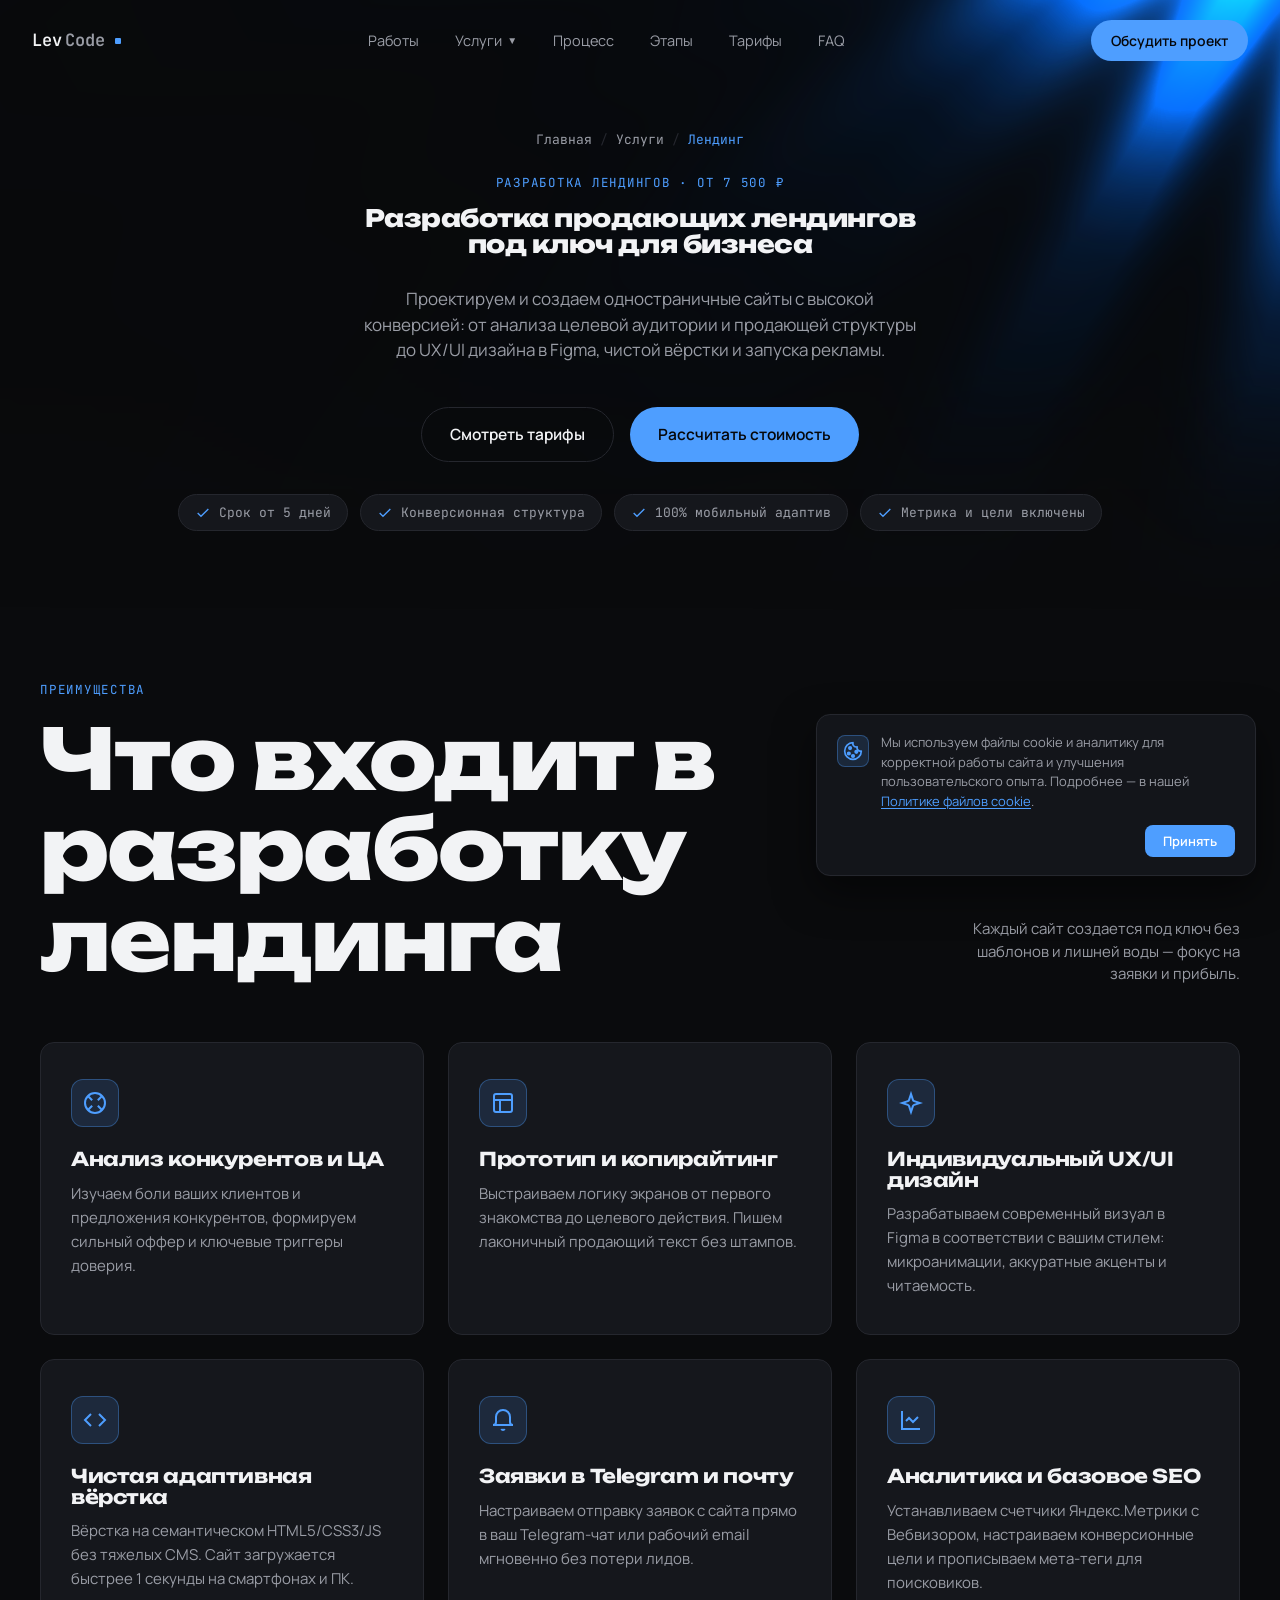
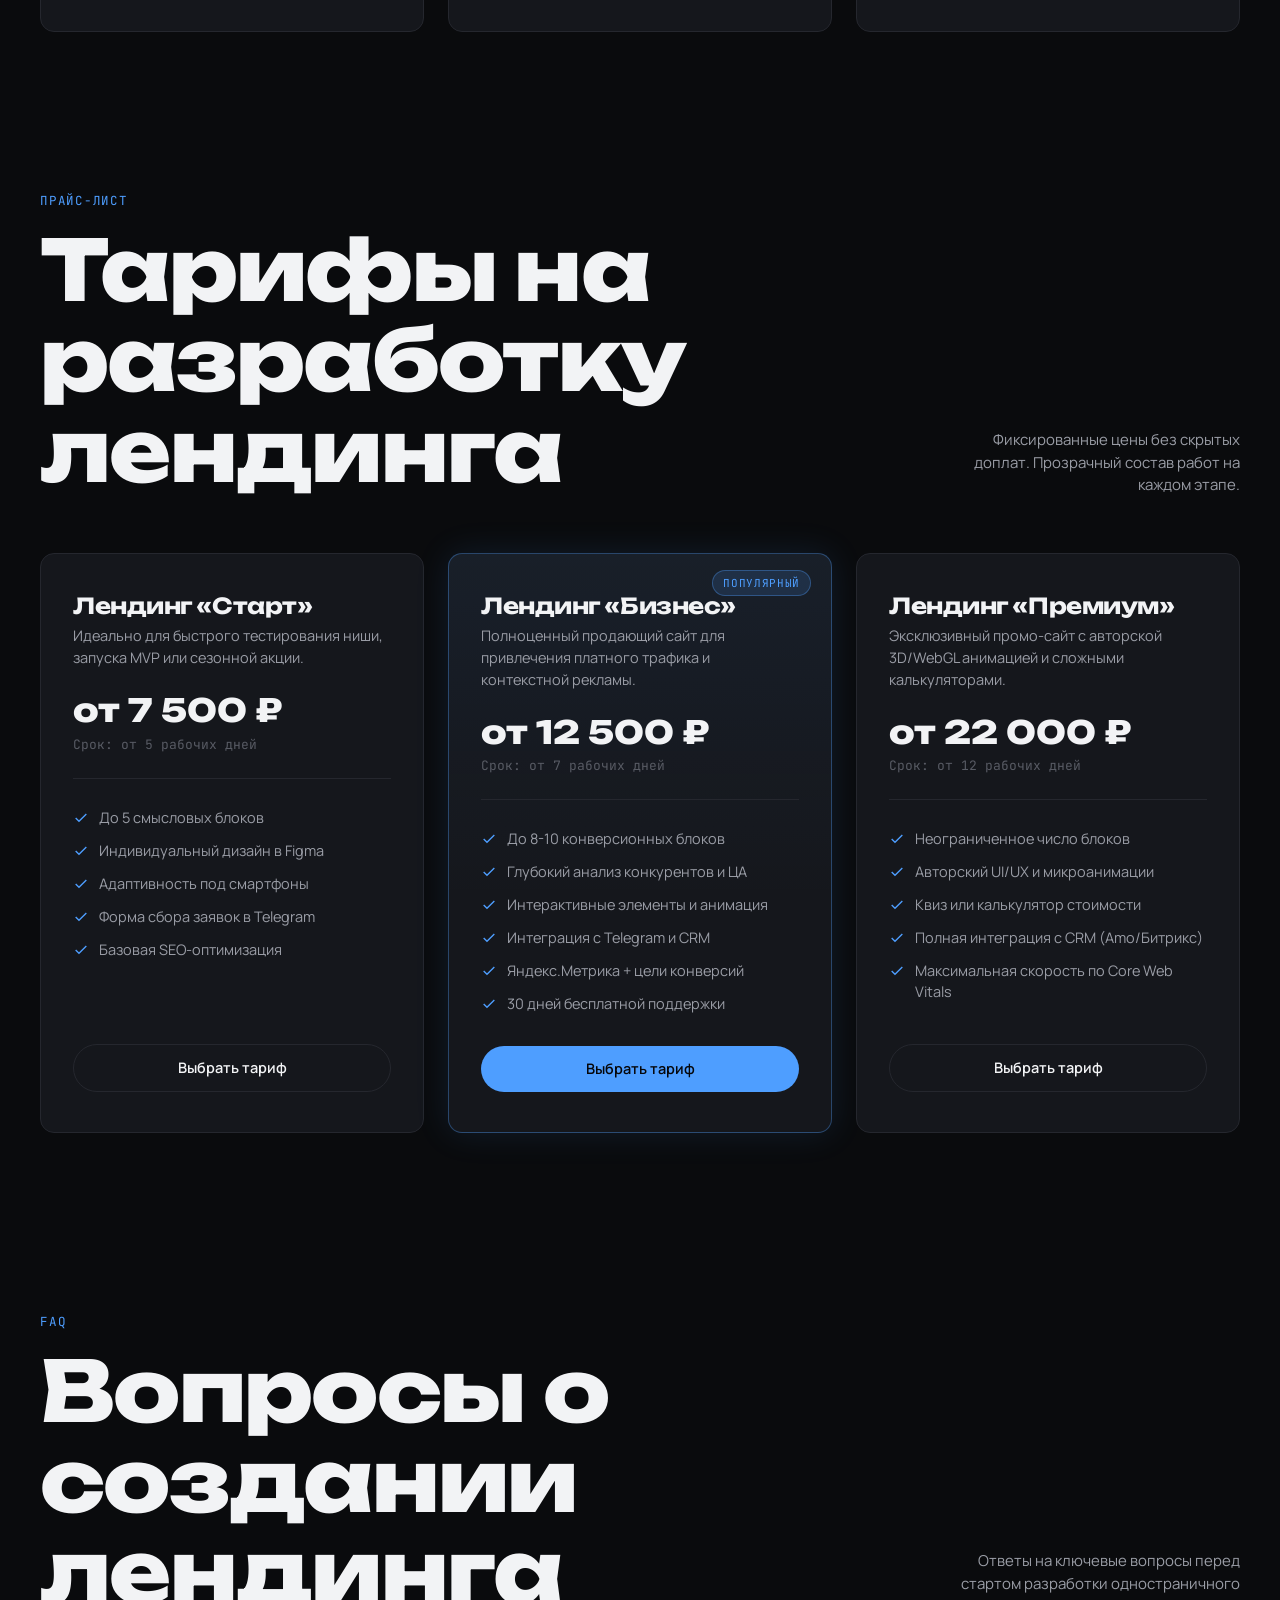
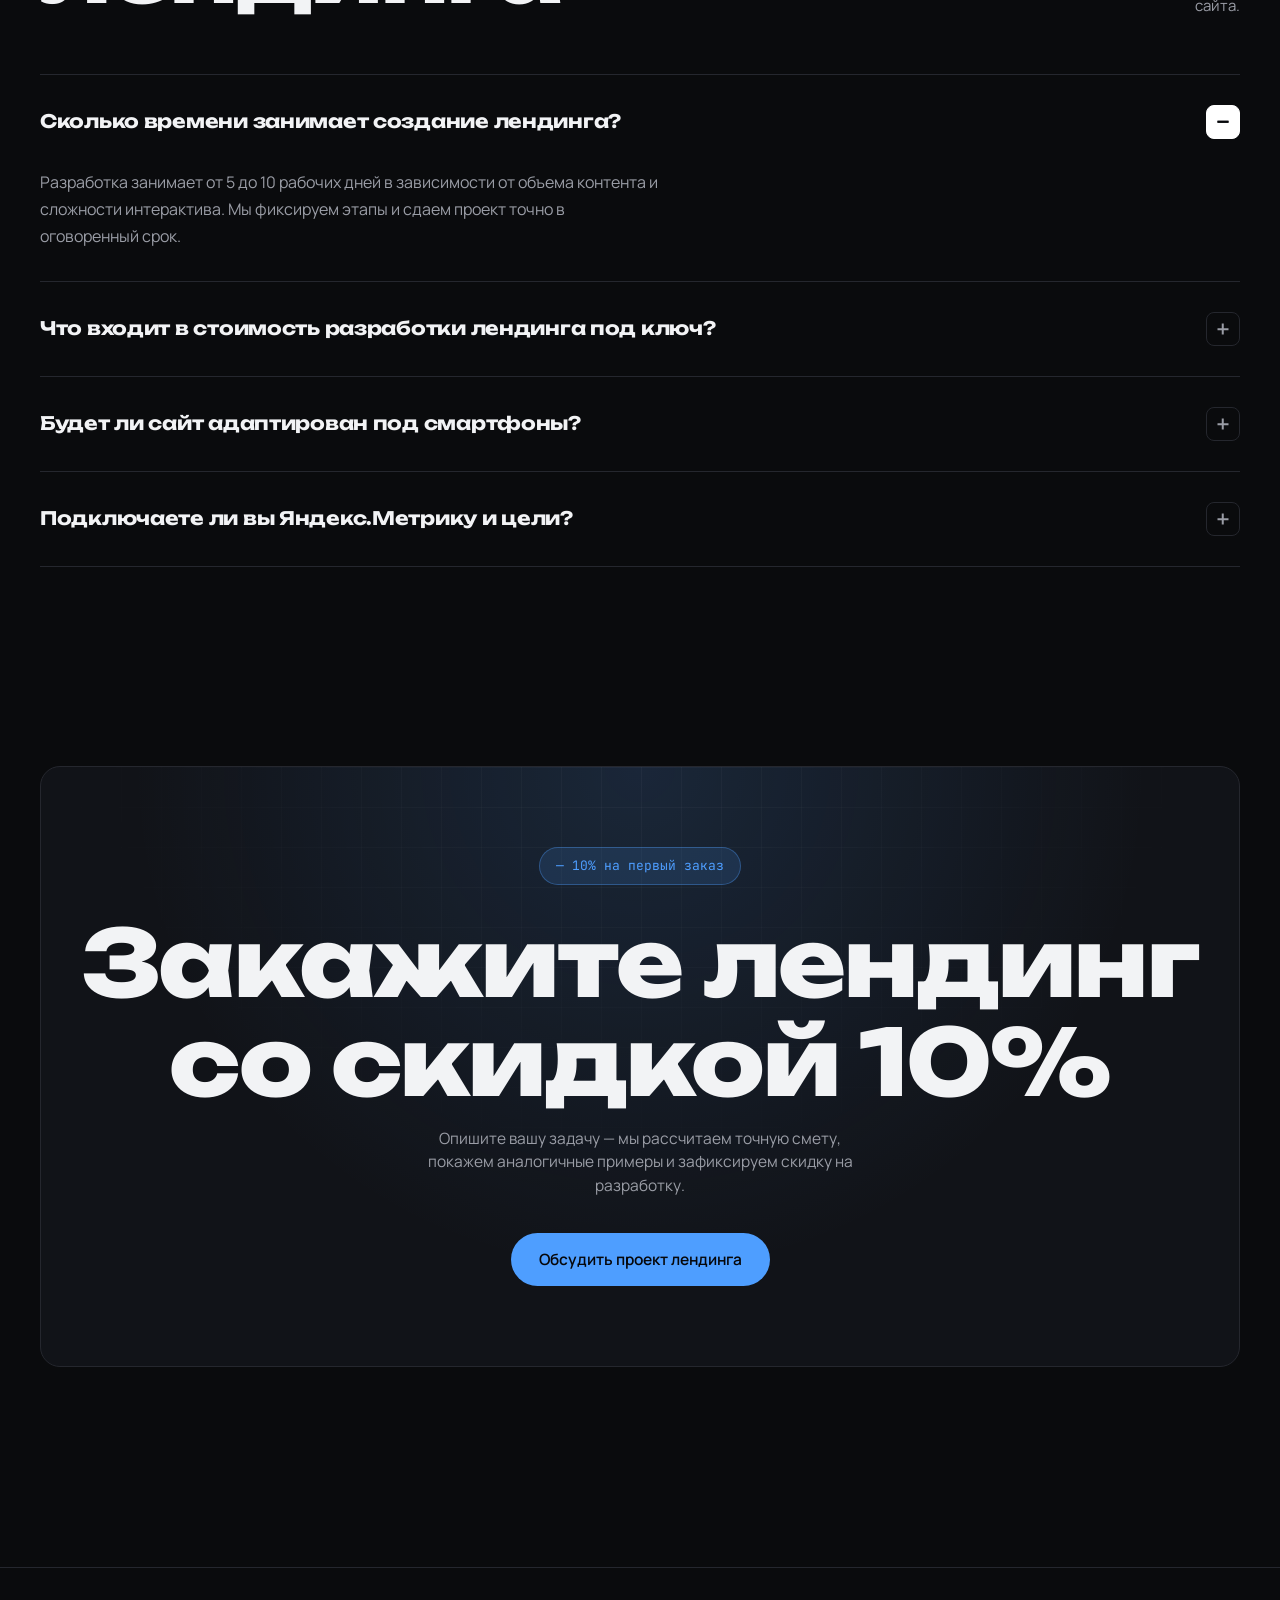
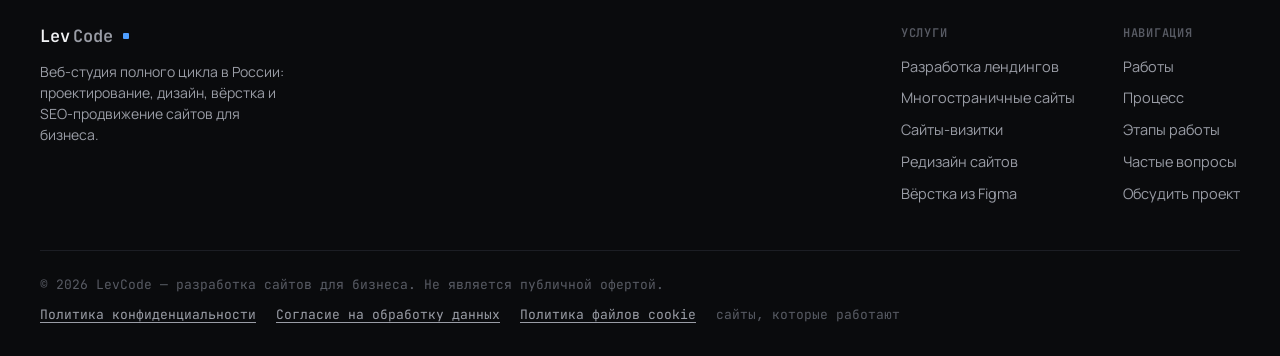
==== commit 7da6f58a: "fix(cache): add ?v=2.0 cache buster for style.css and script.js" ====
--- a/landing/index.html
+++ b/landing/index.html
@@ -20,7 +20,7 @@
     <meta property="og:site_name" content="LevCode">
 
     <link rel="stylesheet" href="../assets/css/fonts.css">
-    <link rel="stylesheet" href="../assets/css/style.css">
+    <link rel="stylesheet" href="../assets/css/style.css?v=2.0">
 
     <link rel="icon" type="image/x-icon" href="../favicon.ico">
     <link rel="icon" type="image/svg+xml" href="../favicon.svg">
@@ -515,7 +515,7 @@
     </div>
 
     <script defer src="../assets/js/lenis.min.js"></script>
-    <script defer src="../assets/js/script.js"></script>
+    <script defer src="../assets/js/script.js?v=2.0"></script>
     <script defer src="../assets/js/ogl.umd.js"></script>
     <script defer src="../assets/js/siderays-vanilla.js"></script>
 </body>
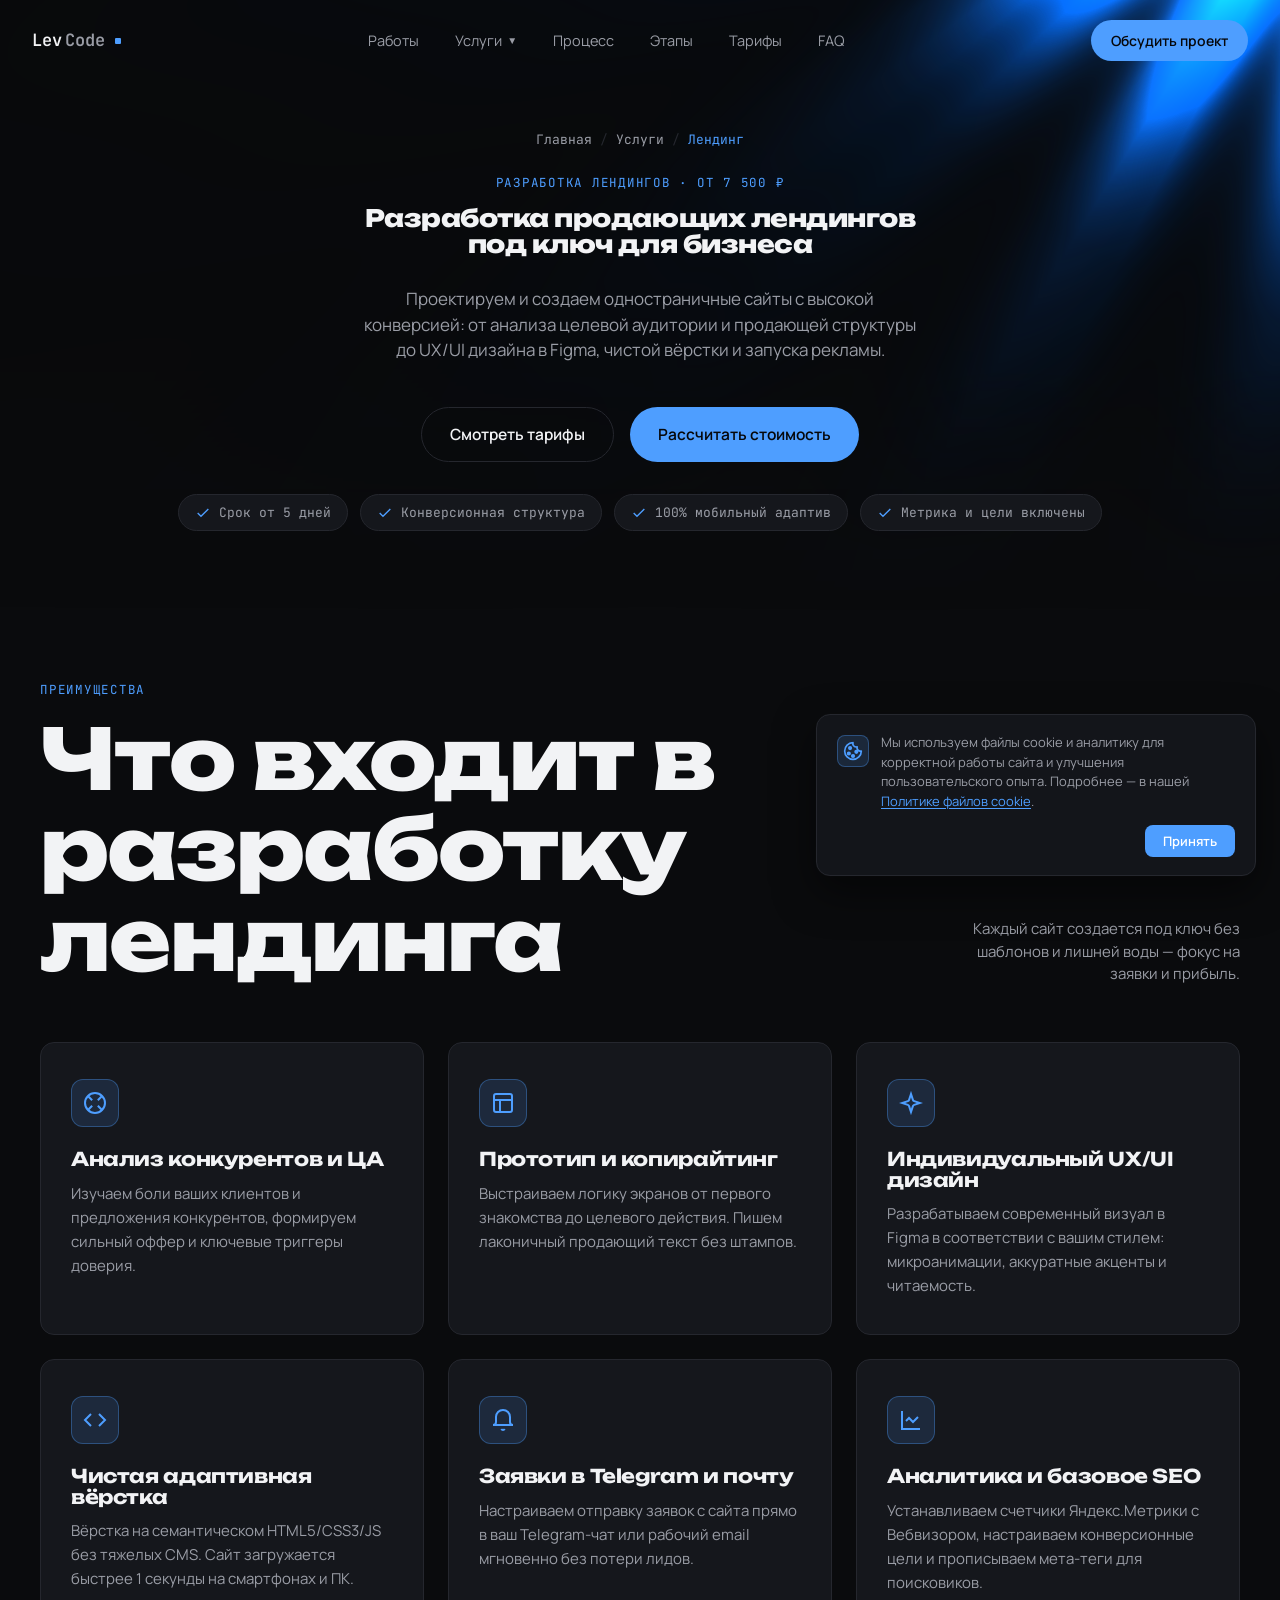
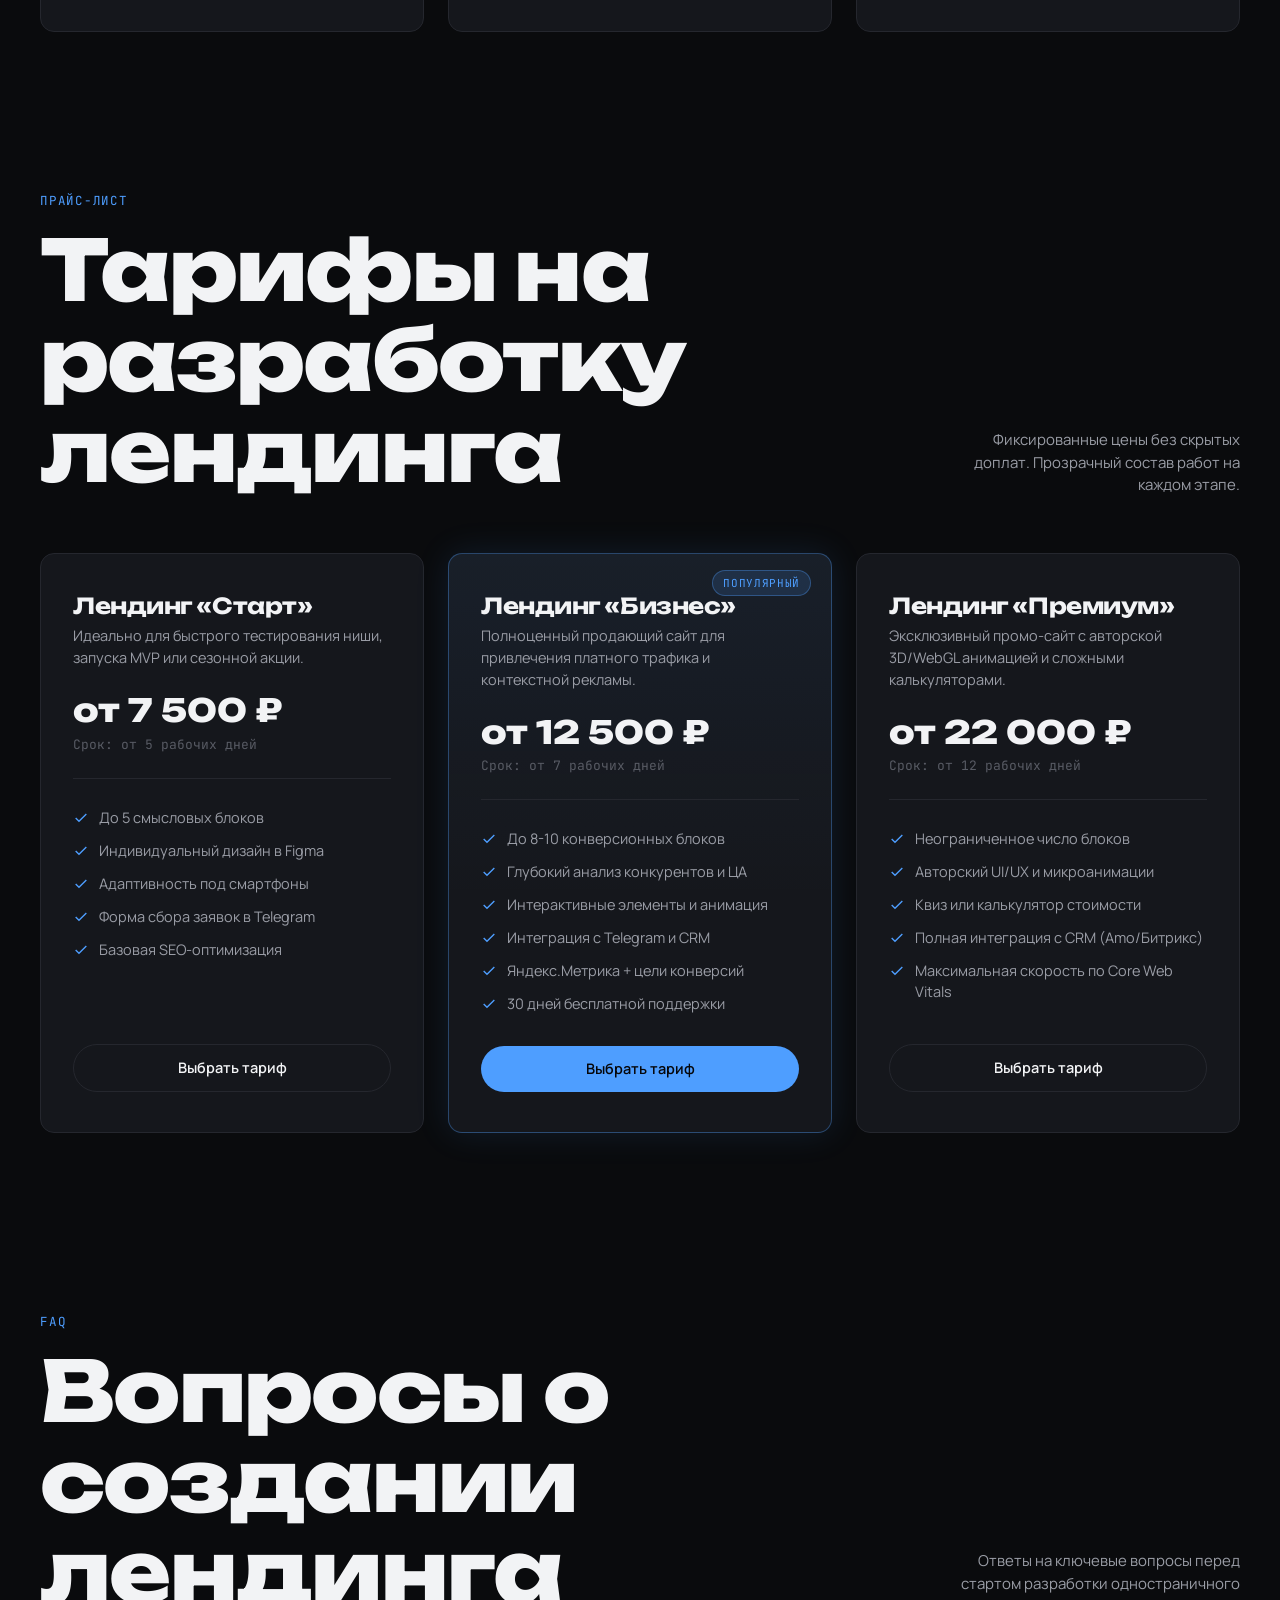
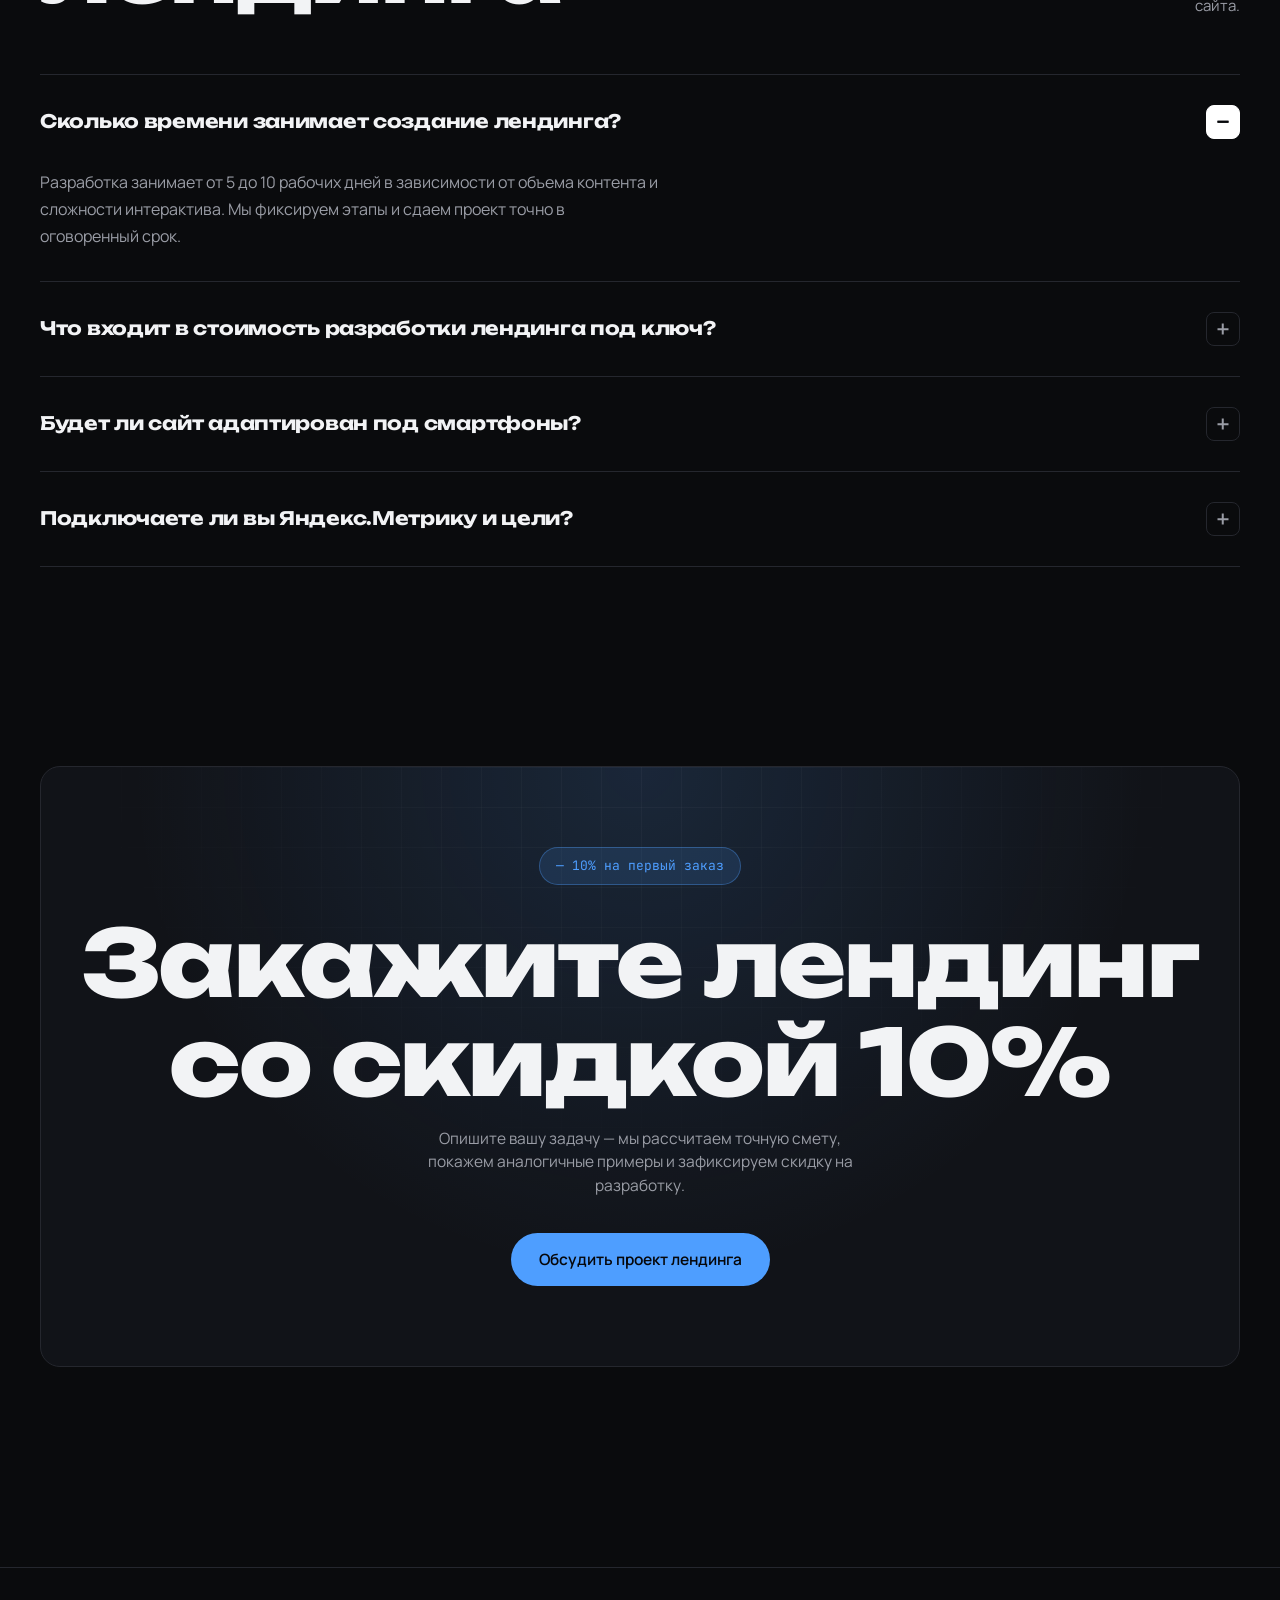
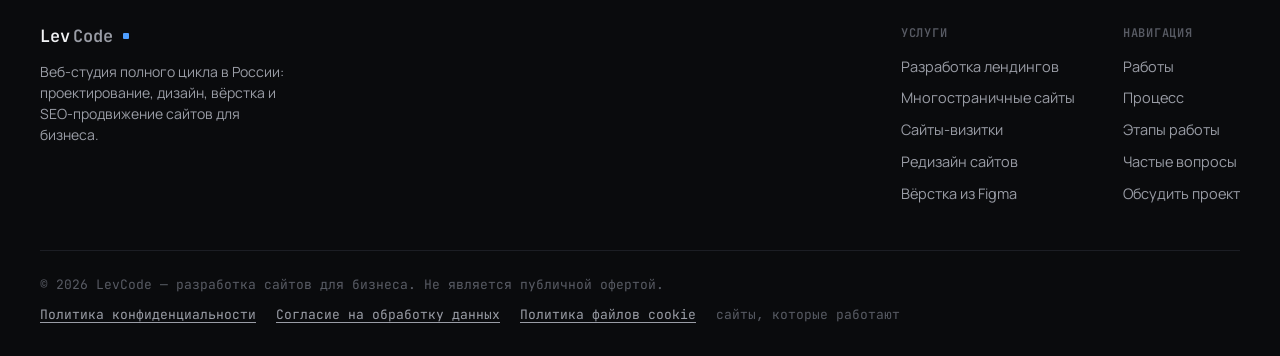
==== commit c7e61e31: "fix(htaccess): simplify htaccess to minimal safe rules with explicit MIME types" ====
--- a/landing/index.html
+++ b/landing/index.html
@@ -20,7 +20,7 @@
     <meta property="og:site_name" content="LevCode">
 
     <link rel="stylesheet" href="../assets/css/fonts.css">
-    <link rel="stylesheet" href="../assets/css/style.css?v=2.0">
+    <link rel="stylesheet" href="../assets/css/style.css">
 
     <link rel="icon" type="image/x-icon" href="../favicon.ico">
     <link rel="icon" type="image/svg+xml" href="../favicon.svg">
@@ -515,7 +515,7 @@
     </div>
 
     <script defer src="../assets/js/lenis.min.js"></script>
-    <script defer src="../assets/js/script.js?v=2.0"></script>
+    <script defer src="../assets/js/script.js"></script>
     <script defer src="../assets/js/ogl.umd.js"></script>
     <script defer src="../assets/js/siderays-vanilla.js"></script>
 </body>
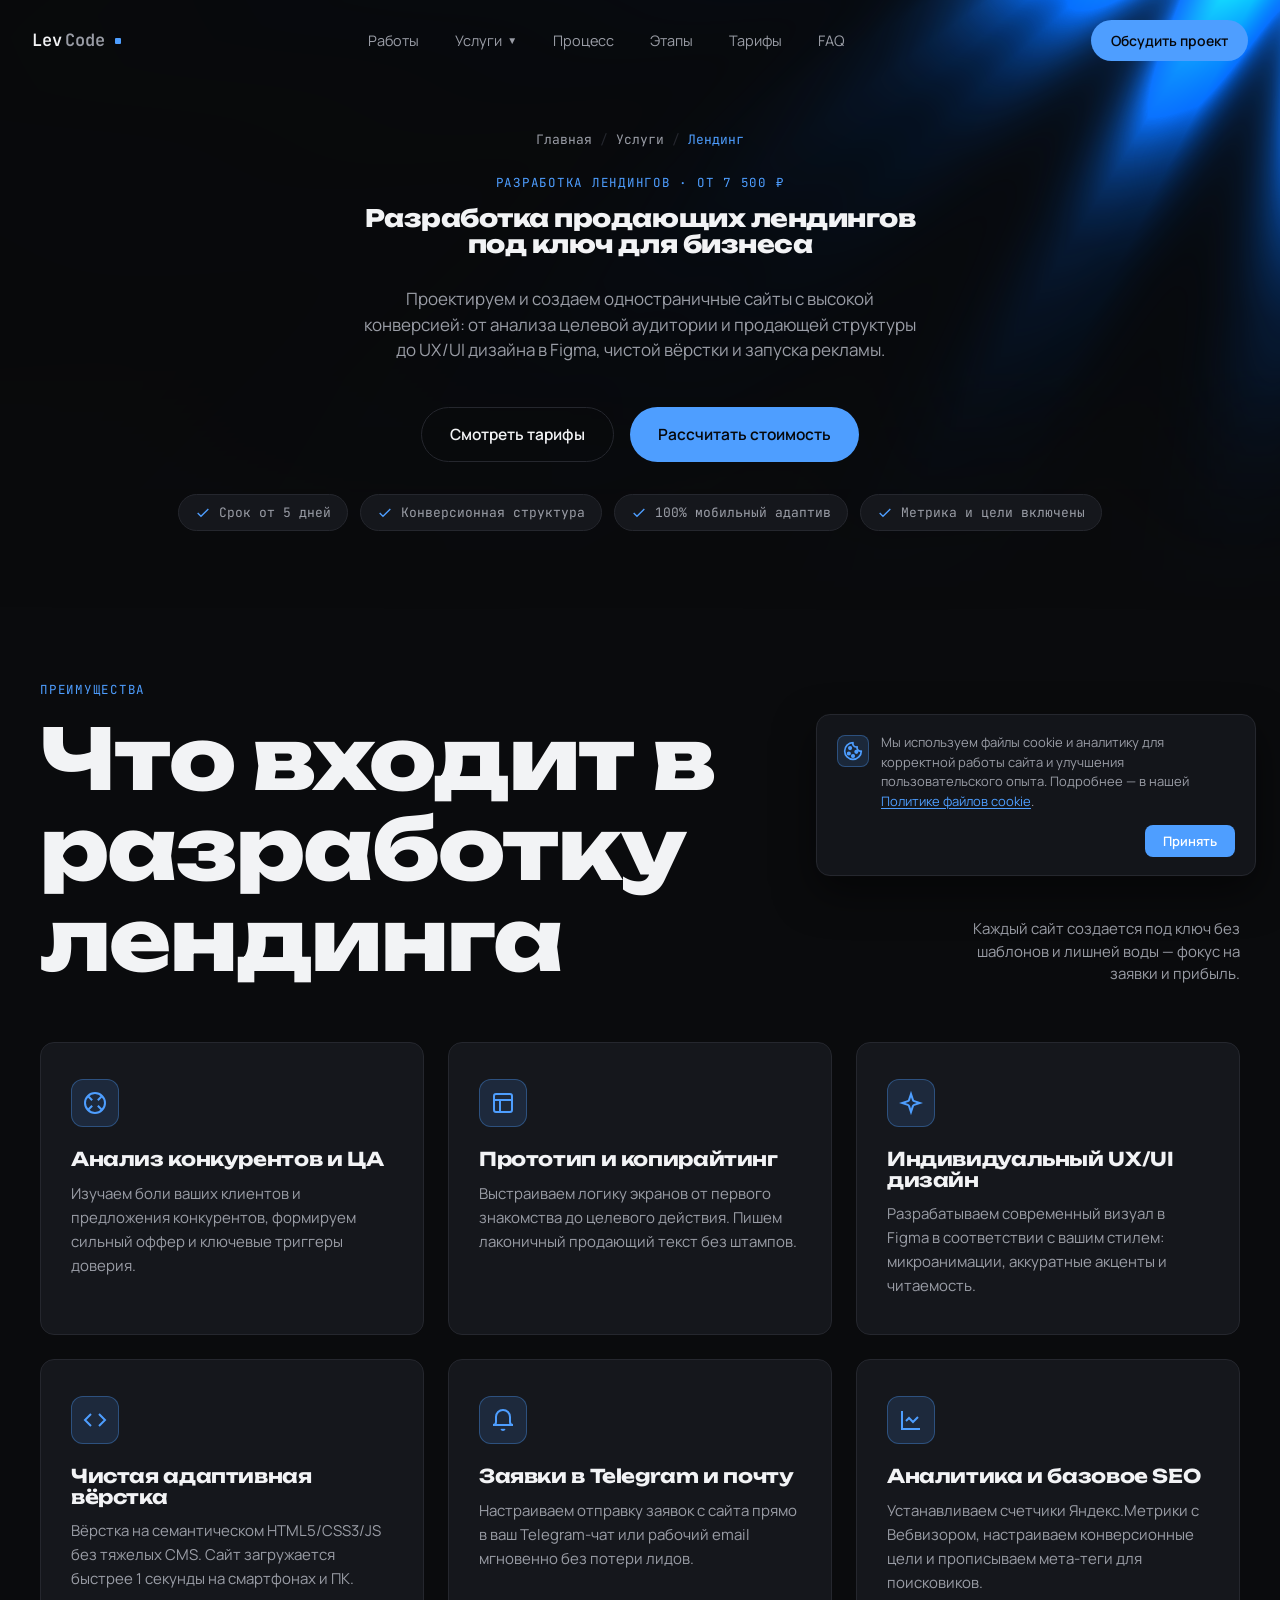
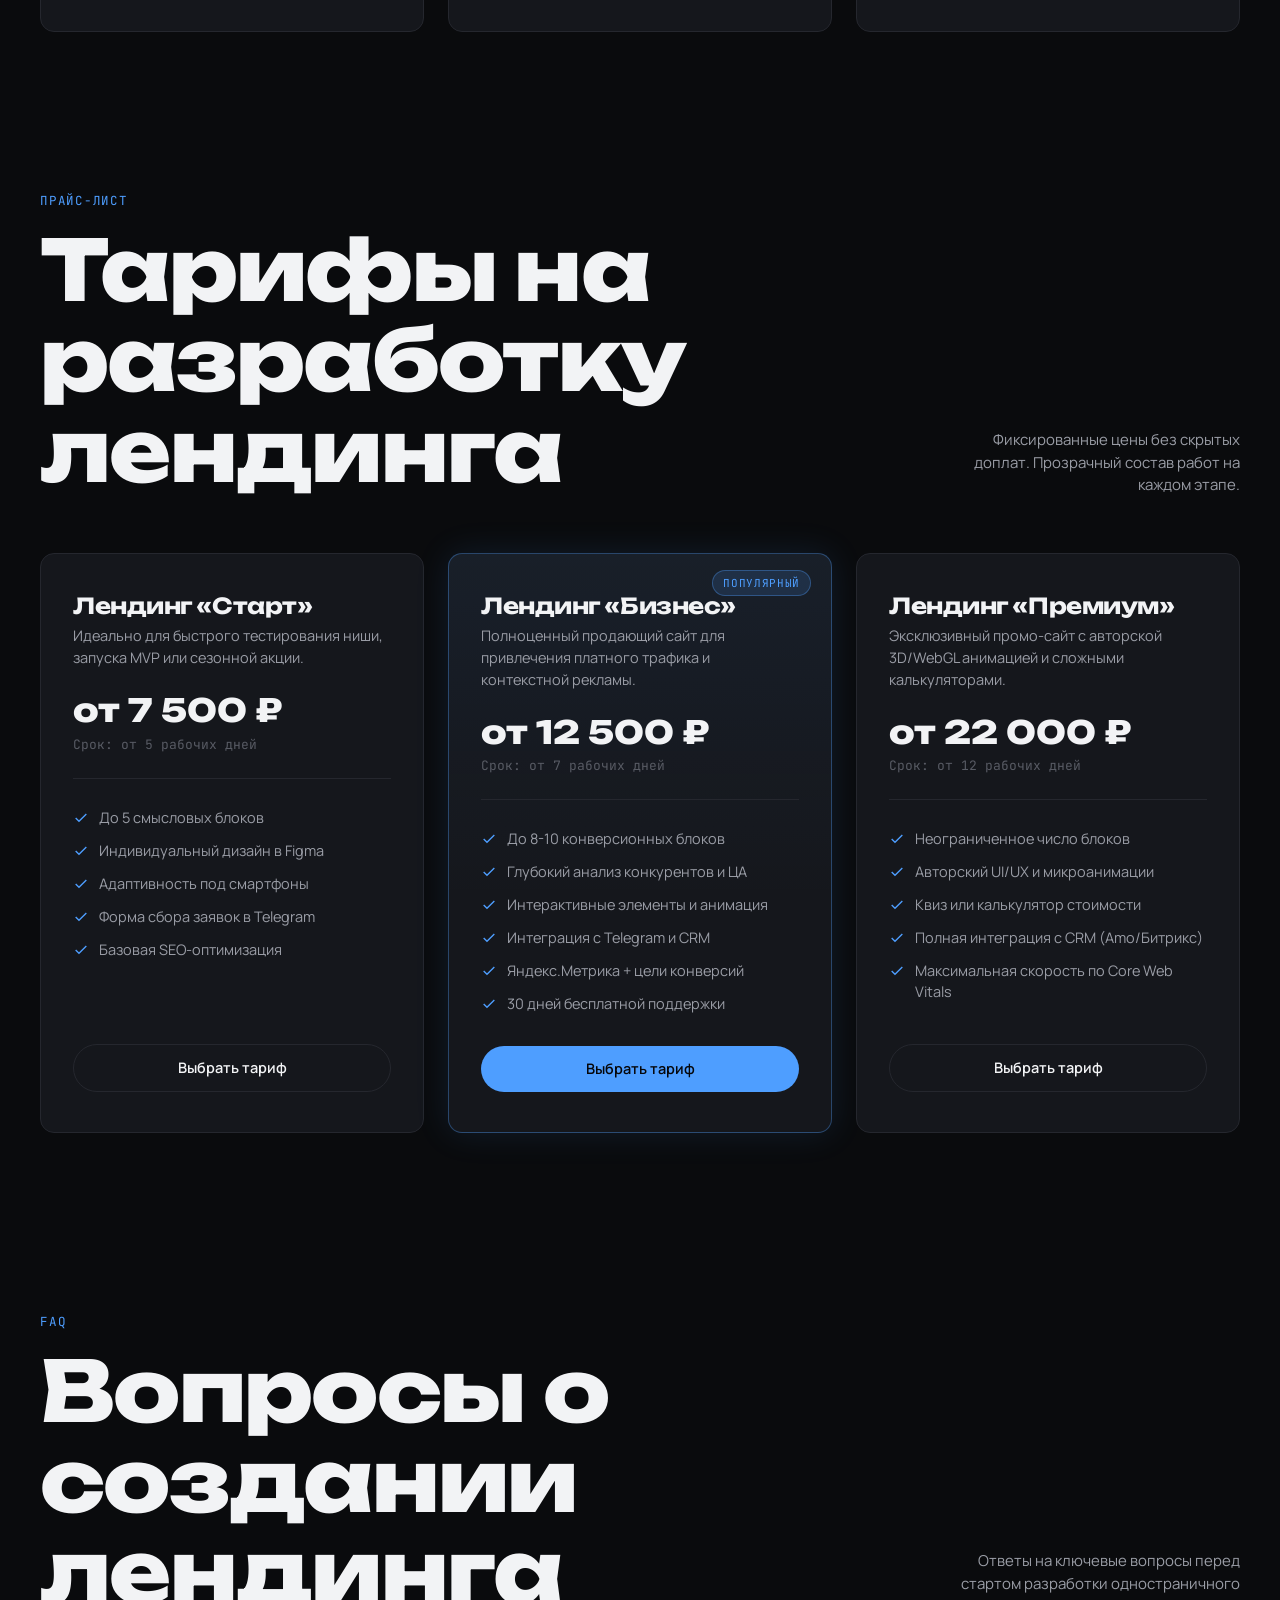
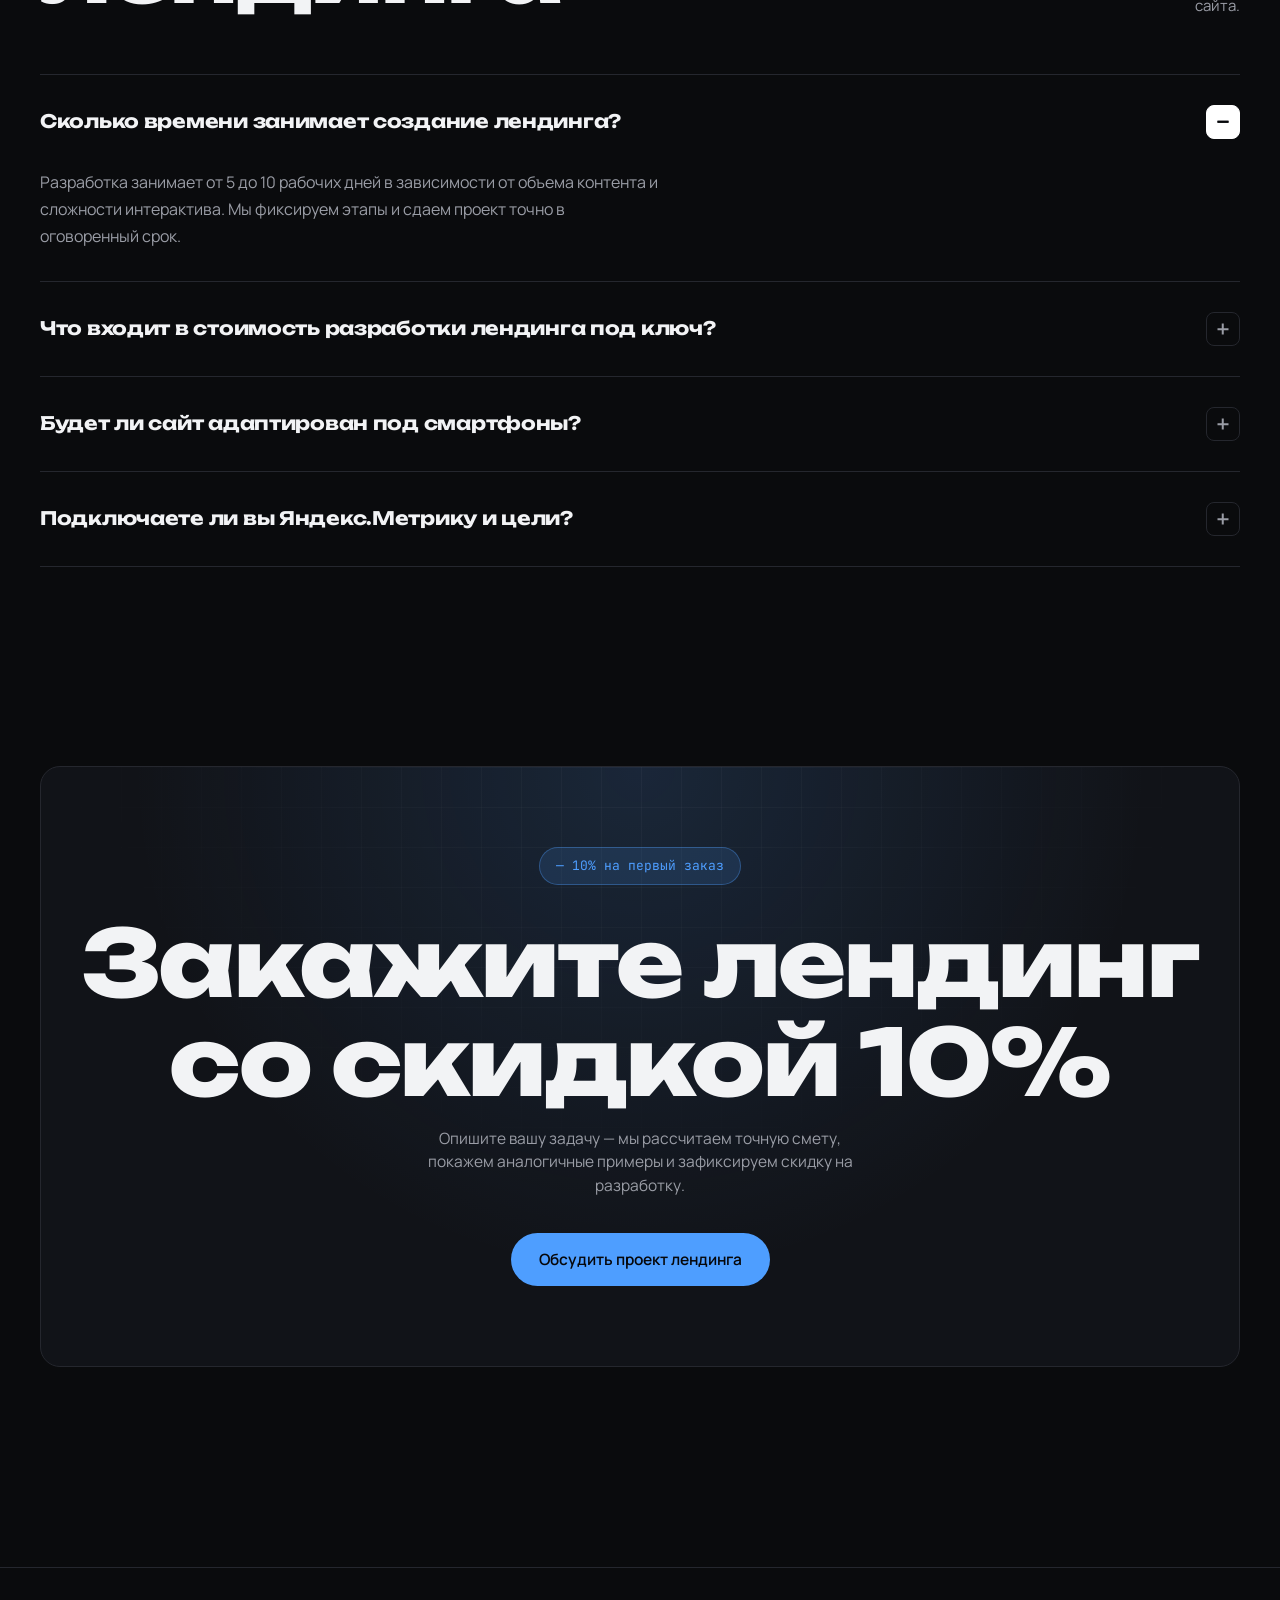
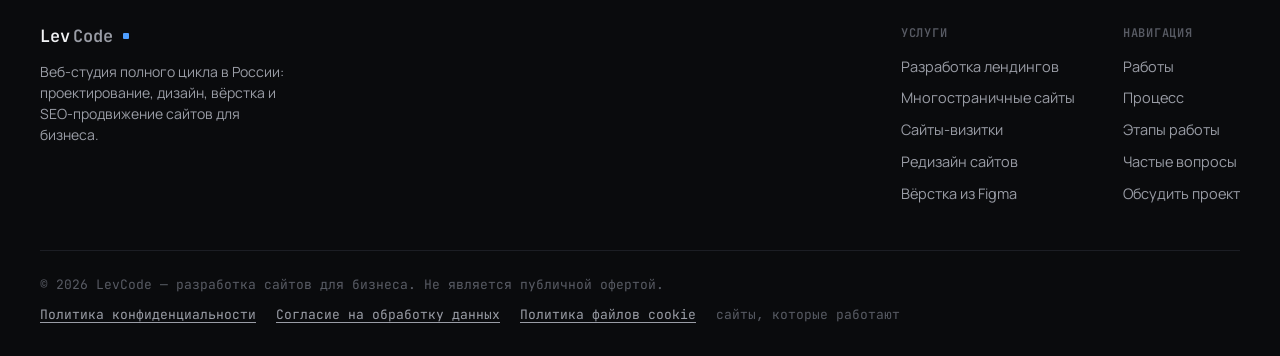
==== commit 01cc5b4a: "fix(assets): rename style.css and script.js to main.css and main.js to bypass stubborn CDN cache" ====
--- a/landing/index.html
+++ b/landing/index.html
@@ -20,7 +20,7 @@
     <meta property="og:site_name" content="LevCode">
 
     <link rel="stylesheet" href="../assets/css/fonts.css">
-    <link rel="stylesheet" href="../assets/css/style.css">
+    <link rel="stylesheet" href="../assets/css/main.css">
 
     <link rel="icon" type="image/x-icon" href="../favicon.ico">
     <link rel="icon" type="image/svg+xml" href="../favicon.svg">
@@ -515,7 +515,7 @@
     </div>
 
     <script defer src="../assets/js/lenis.min.js"></script>
-    <script defer src="../assets/js/script.js"></script>
+    <script defer src="../assets/js/main.js"></script>
     <script defer src="../assets/js/ogl.umd.js"></script>
     <script defer src="../assets/js/siderays-vanilla.js"></script>
 </body>
--- a/assets/css/main.css
+++ b/assets/css/main.css
@@ -0,0 +1,1992 @@
+:root {
+    --bg: #0a0b0d;
+    --bg-soft: #111318;
+    --surface: #15171c;
+    --surface-2: #1a1c22;
+    --border: #25272e;
+    --border-soft: #1c1e24;
+    --text: #f2f3f5;
+    --text-dim: #9a9da6;
+    --text-faint: #585b64;
+    --accent: #4e9eff;
+    --accent-soft: rgba(78, 158, 255, .14);
+    --accent-dim: rgba(78, 158, 255, .35);
+    --radius: 14px;
+    --maxw: 1200px;
+    --ease: cubic-bezier(.16, .8, .24, 1);
+}
+
+* {
+    margin: 0;
+    padding: 0;
+    box-sizing: border-box;
+}
+
+html {
+    overflow-x: hidden;
+    width: 100%;
+}
+
+html.lenis,
+html.lenis body {
+    height: auto;
+}
+
+.lenis.lenis-smooth {
+    scroll-behavior: auto !important;
+}
+
+.lenis.lenis-smooth [data-lenis-prevent] {
+    overscroll-behavior: contain;
+}
+
+.lenis.lenis-stopped {
+    overflow: hidden;
+}
+
+.lenis.lenis-smooth iframe {
+    pointer-events: none;
+}
+
+body {
+    background: var(--bg);
+    color: var(--text);
+    font-family: 'Manrope', sans-serif;
+    font-size: 16px;
+    line-height: 1.5;
+    -webkit-font-smoothing: antialiased;
+    overflow-x: hidden;
+    width: 100%;
+}
+
+::selection {
+    background: var(--accent-dim);
+    color: #fff;
+}
+
+h1,
+h2,
+h3 {
+    font-family: 'Unbounded', sans-serif;
+    font-weight: 800;
+    letter-spacing: -.02em;
+    line-height: 1.08;
+    overflow-wrap: break-word;
+    word-wrap: break-word;
+}
+
+.mono {
+    font-family: 'JetBrains Mono', monospace;
+}
+
+.wrap {
+    max-width: var(--maxw);
+    margin: 0 auto;
+    padding: 0 32px;
+}
+
+a {
+    color: inherit;
+    text-decoration: none;
+}
+
+img,
+svg {
+    display: block;
+}
+
+button {
+    font-family: inherit;
+    cursor: pointer;
+    border: none;
+    background: none;
+    color: inherit;
+}
+
+header {
+    position: fixed;
+    width: 100%;
+    top: 0;
+    z-index: 100;
+}
+
+.nav {
+    display: flex;
+    align-items: center;
+    justify-content: space-between;
+    padding: 20px 32px;
+}
+
+.logo {
+    font-family: 'JetBrains Mono', monospace;
+    font-weight: 600;
+    font-size: 17px;
+    letter-spacing: .01em;
+    display: flex;
+    align-items: center;
+    gap: 2px;
+}
+
+.logo .dim {
+    color: var(--text-dim);
+}
+
+.logo .bar {
+    width: 6px;
+    height: 6px;
+    border-radius: 1px;
+    background: var(--accent);
+    display: inline-block;
+    margin-left: 8px;
+    animation: blink 1.4s steps(1) infinite;
+}
+
+@keyframes blink {
+
+    0%,
+    49% {
+        opacity: 1;
+    }
+
+    50%,
+    100% {
+        opacity: 0;
+    }
+}
+
+.nav-links {
+    display: flex;
+    gap: 36px;
+    font-size: 14.5px;
+    color: var(--text-dim);
+}
+
+.nav-links a {
+    position: relative;
+    transition: color .25s var(--ease);
+}
+
+.nav-links a:hover {
+    color: var(--text);
+}
+
+.nav-links a::after {
+    content: '';
+    position: absolute;
+    left: 0;
+    bottom: -6px;
+    width: 0;
+    height: 1px;
+    background: var(--accent);
+    transition: width .25s var(--ease);
+}
+
+.nav-links a:hover::after {
+    width: 100%;
+}
+
+.btn {
+    display: inline-flex;
+    align-items: center;
+    justify-content: center;
+    gap: 8px;
+    padding: 12px 22px;
+    border-radius: 999px;
+    font-size: 14.5px;
+    font-weight: 600;
+    transition: all .25s var(--ease);
+    white-space: nowrap;
+}
+
+.btn-primary {
+    background: var(--accent);
+    color: #06070a;
+}
+
+.btn-primary:hover {
+    background: #6cb0ff;
+    transform: translateY(-1px);
+    box-shadow: 0 8px 24px -8px var(--accent-dim);
+}
+
+.btn-ghost {
+    border: 1px solid var(--border);
+    color: var(--text);
+}
+
+.btn-ghost:hover {
+    border-color: var(--accent-dim);
+    background: var(--accent-soft);
+}
+
+.nav-cta {
+    padding: 10px 20px;
+    font-size: 14px;
+}
+
+@media (max-width:860px) {
+    .nav-links {
+        display: none;
+    }
+}
+
+.hero {
+    position: relative;
+    z-index: 1;
+    padding: 120px 32px 100px;
+    max-width: var(--maxw);
+    margin: 0 auto;
+    text-align: center;
+    align-items: center;
+}
+
+.siderays-bg {
+    position: absolute;
+    top: 0;
+    left: 50%;
+    transform: translateX(-50%);
+    width: 100vw;
+    height: 100%;
+    z-index: -1;
+    overflow: hidden;
+    pointer-events: none;
+    -webkit-mask-image: linear-gradient(to bottom, black 60%, transparent 100%);
+    mask-image: linear-gradient(to bottom, black 60%, transparent 100%);
+}
+
+.hero h1 {
+    font-size: clamp(32px, 8vw, 84px);
+    color: var(--text);
+}
+
+.hero h1 .rotate-wrap {
+    display: inline;
+    color: var(--accent);
+}
+
+.rotate-word {
+    display: inline;
+    position: relative;
+    top: 0;
+}
+
+.cursor {
+    display: inline-block;
+    width: .05em;
+    height: .85em;
+    background: var(--accent);
+    margin-left: 6px;
+    animation: blink 1s steps(1) infinite;
+    transform: translateY(.06em);
+}
+
+.hero-sub {
+    margin: 28px auto 0;
+    max-width: 560px;
+    color: var(--text-dim);
+    font-size: 17px;
+}
+
+.hero-actions {
+    display: flex;
+    gap: 16px;
+    justify-content: center;
+    margin-top: 44px;
+}
+
+.btn-lg {
+    padding: 15px 28px;
+    font-size: 15.5px;
+}
+
+@media (max-width:560px) {
+    .hero-actions {
+        flex-direction: column;
+        align-items: stretch;
+    }
+}
+
+section {
+    position: relative;
+    z-index: 1;
+    padding: 100px 32px;
+    min-height: 100vh;
+    display: flex;
+    flex-direction: column;
+    justify-content: center;
+    scroll-margin-top: 80px;
+}
+
+.section-head {
+    display: flex;
+    justify-content: space-between;
+    align-items: flex-end;
+    gap: 24px;
+    margin-bottom: 56px;
+    max-width: var(--maxw);
+    margin-left: auto;
+    margin-right: auto;
+}
+
+.section-tag {
+    font-family: 'JetBrains Mono', monospace;
+    font-size: 12.5px;
+    color: var(--accent);
+    letter-spacing: .06em;
+    text-transform: uppercase;
+    margin-bottom: 14px;
+    display: block;
+}
+
+.section-head h2 {
+    font-size: clamp(32px, 7.2vw, 84px);
+}
+
+.section-head p {
+    color: var(--text-dim);
+    max-width: 360px;
+    font-size: 15px;
+    text-align: right;
+}
+
+@media (max-width:720px) {
+    .section-head {
+        flex-direction: column;
+        align-items: flex-start;
+    }
+
+    .section-head p {
+        text-align: left;
+    }
+}
+
+.text-loop-wrapper {
+    position: relative;
+    width: 100%;
+    overflow: hidden;
+    padding: 60px 0;
+    margin-top: -40px;
+    margin-bottom: 20px;
+    z-index: 2;
+}
+
+.text-loop-ribbon {
+    background: var(--accent); 
+    color: #06070a;
+    padding: 24px 0;
+    display: flex;
+    overflow: hidden;
+    white-space: nowrap;
+    transform: rotate(-2deg) scale(1.05);
+    box-shadow: 0 0 30px rgba(78, 158, 255, 0.2);
+    width: 102%;
+    margin-left: -1%;
+}
+
+.text-loop-content {
+    display: flex;
+    animation: textLoopScroll 25s linear infinite;
+    flex-shrink: 0;
+    will-change: transform;
+}
+
+.text-loop-ribbon:hover .text-loop-content {
+    animation-play-state: paused;
+}
+
+.text-loop-item {
+    font-family: 'Unbounded', sans-serif;
+    font-weight: 800;
+    font-size: clamp(22px, 3.5vw, 32px);
+    text-transform: uppercase;
+    letter-spacing: 0.04em;
+    display: flex;
+    align-items: center;
+    padding: 0 24px;
+    cursor: default;
+}
+
+.text-loop-item span.star {
+    margin-left: 48px;
+    font-size: 1.1em;
+    opacity: 0.8;
+}
+
+@keyframes textLoopScroll {
+    0% { transform: translateX(0); }
+    100% { transform: translateX(-100%); }
+}
+
+@media (max-width: 768px) {
+    .text-loop-wrapper {
+        padding: 40px 0;
+        margin-top: -20px;
+    }
+    .text-loop-ribbon {
+        transform: rotate(-3deg) scale(1.1);
+        padding: 16px 0;
+    }
+    .text-loop-item {
+        padding: 0 16px;
+    }
+    .text-loop-item span.star {
+        margin-left: 32px;
+    }
+}
+
+.works-grid {
+    width: 100%;
+    max-width: 1800px;
+    margin: 0 auto;
+    display: grid;
+    grid-template-columns: repeat(2, 1fr);
+    gap: 30px;
+}
+
+@media (max-width: 920px) {
+    .works-grid {
+        grid-template-columns: 1fr;
+    }
+}
+
+.work-card {
+    border: 1px solid var(--border);
+    border-radius: var(--radius);
+    overflow: hidden;
+    background: var(--surface);
+    transition: transform .35s var(--ease), border-color .35s var(--ease);
+}
+
+.work-card:hover {
+    transform: translateY(-4px);
+    border-color: var(--border);
+}
+
+.work-thumb {
+    aspect-ratio: 3 / 2; 
+    position: relative;
+    overflow: hidden;
+}
+
+.thumb-bar {
+    height: 26px;
+    display: flex;
+    align-items: center;
+    gap: 5px;
+    padding: 0 10px;
+    background: rgba(0, 0, 0, .28);
+    position: absolute;
+    top: 0;
+    left: 0;
+    right: 0;
+    z-index: 2;
+    pointer-events: none;
+}
+
+.thumb-bar span {
+    width: 6px;
+    height: 6px;
+    border-radius: 50%;
+    background: rgba(255, 255, 255, .28);
+}
+
+.thumb-body {
+    width: 100%;
+    height: 100%;
+    position: relative;
+    overflow: hidden;
+    background:
+        linear-gradient(160deg, var(--tint1, #1b2230), var(--tint2, #0d0f13) 60%);
+}
+
+.thumb-body::before {
+    content: '';
+    position: absolute;
+    inset: 0;
+    background-image: linear-gradient(rgba(255, 255, 255, .05) 1px, transparent 1px),
+        linear-gradient(90deg, rgba(255, 255, 255, .05) 1px, transparent 1px);
+    background-size: 24px 24px;
+    opacity: .5;
+}
+
+.thumb-body::after {
+    content: '';
+    position: absolute;
+    width: 60%;
+    height: 60%;
+    left: -10%;
+    top: -10%;
+    background: radial-gradient(circle, var(--glow, rgba(78, 158, 255, .35)), transparent 70%);
+    filter: blur(10px);
+}
+
+.work-thumb-img {
+    width: 100%;
+    height: 100%;
+    object-fit: cover;
+    object-position: center;
+    display: block;
+    position: relative;
+    z-index: 1;
+    transition: transform 0.5s var(--ease);
+}
+
+.work-card:hover .work-thumb-img {
+    transform: scale(1.03);
+}
+
+.services-list {
+    max-width: none;
+    margin: 0 -32px;
+    border-top: 1px solid var(--border);
+}
+
+.service-row {
+    display: grid;
+    grid-template-columns: 2fr 1fr 2fr;
+    gap: 48px;
+    align-items: center;
+    padding: 40px 25px;
+    border-bottom: 1px solid var(--border);
+    transition: background .25s var(--ease);
+}
+
+.service-row:hover {
+    background: var(--surface);
+}
+
+.service-name {
+    font-family: 'Unbounded', sans-serif;
+    font-weight: 700;
+    font-size: 38px;
+    display: flex;
+    align-items: center;
+    gap: 28px;
+}
+
+.service-num {
+    font-family: 'JetBrains Mono', monospace;
+    color: var(--text-faint);
+    font-size: 26px;
+}
+
+.service-price {
+    font-family: 'JetBrains Mono', monospace;
+    color: var(--accent);
+    font-size: 25px;
+}
+
+.service-desc {
+    color: var(--text-dim);
+    font-size: 20px;
+    line-height: 1.4;
+}
+
+@media (max-width:760px) {
+    .service-row {
+        grid-template-columns: 1fr;
+        gap: 16px;
+        padding: 32px 32px;
+    }
+
+    .service-price {
+        order: 2;
+    }
+
+    .service-desc {
+        order: 3;
+    }
+
+    .service-name {
+        font-size: 24px;
+    }
+
+    .service-num {
+        font-size: 18px;
+    }
+
+    .service-price {
+        font-size: 20px;
+    }
+
+    .service-desc {
+        font-size: 18px;
+    }
+}
+
+.cycle-grid {
+    max-width: var(--maxw);
+    margin: 0 auto;
+    display: grid;
+    grid-template-columns: repeat(3, 1fr);
+    gap: 24px;
+}
+
+@media (max-width:920px) {
+    .cycle-grid {
+        grid-template-columns: 1fr;
+    }
+}
+
+.cycle-item {
+    background: var(--surface);
+    border: 1px solid var(--border);
+    border-radius: var(--radius);
+    padding: 48px 36px;
+    position: relative;
+    transition: all .4s var(--ease);
+    display: flex;
+    flex-direction: column;
+    overflow: hidden;
+}
+
+.cycle-item:hover {
+    transform: translateY(-8px);
+    border-color: var(--accent-dim);
+    box-shadow: 0 16px 40px rgba(0, 0, 0, 0.2), 0 0 0 1px rgba(78, 158, 255, 0.1) inset;
+    background: var(--surface-2);
+}
+
+.cycle-item::before {
+    content: '';
+    position: absolute;
+    top: 0;
+    left: 0;
+    width: 100%;
+    height: 100%;
+    background: radial-gradient(circle at top right, rgba(78, 158, 255, 0.08), transparent 50%);
+    opacity: 0;
+    transition: opacity .4s var(--ease);
+    pointer-events: none;
+}
+
+.cycle-item:hover::before {
+    opacity: 1;
+}
+
+.cycle-icon {
+    width: 64px;
+    height: 64px;
+    background: var(--accent-soft);
+    color: var(--accent);
+    border-radius: 16px;
+    display: flex;
+    align-items: center;
+    justify-content: center;
+    margin-bottom: 32px;
+    border: 1px solid rgba(78, 158, 255, 0.15);
+    transition: all .4s var(--ease);
+}
+
+.cycle-item:hover .cycle-icon {
+    background: var(--accent);
+    color: #06070a;
+    transform: scale(1.1) rotate(5deg);
+    box-shadow: 0 8px 24px rgba(78, 158, 255, 0.3);
+}
+
+.cycle-index {
+    font-family: 'JetBrains Mono', monospace;
+    font-size: 13px;
+    color: var(--text-faint);
+    display: block;
+    margin-bottom: 16px;
+    text-transform: uppercase;
+    letter-spacing: 0.05em;
+}
+
+.cycle-item h3 {
+    font-size: 24px;
+    margin-bottom: 16px;
+    font-weight: 700;
+}
+
+.cycle-item p {
+    color: var(--text-dim);
+    font-size: 16px;
+    line-height: 1.6;
+}
+
+.stages-wrapper {
+    max-width: 1440px;
+    margin: 0 auto;
+    position: relative;
+    padding-bottom: 20px;
+}
+
+.stages-cards {
+    display: grid;
+    grid-template-columns: repeat(5, 1fr);
+    gap: 24px;
+}
+
+.stage-card {
+    position: relative;
+    background: rgba(255, 255, 255, 0.02);
+    border: 1px solid rgba(255, 255, 255, 0.06);
+    border-radius: 16px;
+    padding: 36px 28px;
+    display: flex;
+    flex-direction: column;
+    align-items: flex-start;
+    transition: all 0.4s cubic-bezier(0.4, 0, 0.2, 1);
+    backdrop-filter: blur(12px);
+    cursor: pointer;
+}
+
+.stage-card:hover {
+    transform: translateY(-8px);
+    border-color: rgba(255, 255, 255, 0.15);
+    background: rgba(255, 255, 255, 0.04);
+    box-shadow: 0 16px 40px rgba(0, 0, 0, 0.3), inset 0 1px 0 rgba(255, 255, 255, 0.05);
+}
+
+.stage-icon {
+    margin-bottom: 24px;
+    color: var(--text-dim);
+    transition: all 0.4s cubic-bezier(0.4, 0, 0.2, 1);
+    display: flex;
+    align-items: center;
+    justify-content: center;
+}
+
+.stage-card:hover .stage-icon {
+    color: var(--accent);
+    transform: scale(1.15) translateY(-4px);
+    filter: drop-shadow(0 4px 12px rgba(78, 158, 255, 0.4));
+}
+
+.stage-num {
+    font-family: 'JetBrains Mono', monospace;
+    font-size: 14px;
+    color: var(--accent);
+    background: var(--accent-soft);
+    padding: 6px 12px;
+    border-radius: 6px;
+    margin-bottom: 20px;
+    border: 1px solid var(--accent-dim);
+    transition: all 0.4s ease;
+}
+
+.stage-card:hover .stage-num {
+    background: var(--accent);
+    color: #06070a;
+    border-color: var(--accent);
+}
+
+.stage-name {
+    font-family: 'Unbounded', sans-serif;
+    font-weight: 700;
+    font-size: 18px;
+    letter-spacing: .02em;
+    margin-bottom: 14px;
+    color: var(--text);
+}
+
+.stage-desc {
+    color: var(--text-dim);
+    font-size: 14.5px;
+    line-height: 1.5;
+}
+
+.stages-progress-container {
+    width: 100%;
+    margin-top: 56px;
+    position: relative;
+    padding: 0 calc(10% - 10px);
+}
+
+.stages-progress-track {
+    width: 100%;
+    height: 2px;
+    background: rgba(255, 255, 255, 0.1);
+    border-radius: 2px;
+    position: relative;
+}
+
+.stages-progress-fill {
+    position: absolute;
+    left: 0;
+    top: 0;
+    height: 100%;
+    background: var(--accent);
+    box-shadow: 0 0 10px var(--accent);
+    border-radius: 2px;
+    width: 0%;
+    transition: width 0.5s cubic-bezier(0.4, 0, 0.2, 1);
+}
+
+.progress-node {
+    position: absolute;
+    top: 50%;
+    transform: translate(-50%, -50%);
+    width: 16px;
+    height: 16px;
+    border-radius: 50%;
+    background: var(--bg, #06070a);
+    border: 2px solid rgba(255, 255, 255, 0.2);
+    transition: all 0.4s cubic-bezier(0.4, 0, 0.2, 1);
+    z-index: 2;
+    display: flex;
+    align-items: center;
+    justify-content: center;
+    cursor: pointer;
+}
+
+.progress-node:hover {
+    border-color: var(--accent);
+    transform: translate(-50%, -50%) scale(1.2);
+}
+
+.progress-node .node-inner {
+    width: 6px;
+    height: 6px;
+    border-radius: 50%;
+    background: transparent;
+    transition: all 0.4s ease;
+}
+
+.progress-node.active {
+    border-color: var(--accent);
+    box-shadow: 0 0 16px rgba(78, 158, 255, 0.4);
+}
+
+.progress-node.active .node-inner {
+    background: var(--accent);
+    box-shadow: 0 0 8px var(--accent);
+}
+
+@media (max-width: 1024px) {
+    .stages-cards {
+        grid-template-columns: 1fr;
+        gap: 16px;
+    }
+    
+    .stage-card {
+        display: grid;
+        grid-template-columns: auto 1fr;
+        grid-template-rows: auto auto auto;
+        column-gap: 24px;
+        row-gap: 0;
+        padding: 24px 28px;
+        align-items: center;
+    }
+    
+    .stage-icon {
+        grid-column: 1;
+        grid-row: 1 / 3;
+        margin-bottom: 0;
+        align-self: center;
+        transition: all 0.4s ease;
+    }
+
+    .stage-card.expanded .stage-icon {
+        align-self: flex-start;
+        margin-top: 4px;
+    }
+    
+    .stage-num {
+        grid-column: 2;
+        grid-row: 1;
+        margin-bottom: 4px;
+        justify-self: flex-end;
+        width: 48px;
+        padding-left: 0;
+        padding-right: 0;
+        text-align: center;
+    }
+    
+    .stage-name {
+        grid-column: 2;
+        grid-row: 2;
+        margin-bottom: 0;
+        display: flex;
+        justify-content: space-between;
+        align-items: center;
+        width: 100%;
+    }
+
+    .stage-name::after {
+        content: '+';
+        font-family: 'JetBrains Mono', monospace;
+        color: var(--accent);
+        font-size: 24px;
+        font-weight: 400;
+        line-height: 1;
+        transition: transform 0.3s cubic-bezier(0.4, 0, 0.2, 1);
+        width: 48px;
+        text-align: center;
+        display: inline-block;
+    }
+
+    .stage-card.expanded .stage-name::after {
+        transform: rotate(45deg);
+    }
+    
+    .stage-desc {
+        grid-column: 2;
+        grid-row: 3;
+        max-height: 0;
+        opacity: 0;
+        overflow: hidden;
+        transition: all 0.4s cubic-bezier(0.4, 0, 0.2, 1);
+        margin-top: 0;
+    }
+
+    .stage-card.expanded .stage-desc {
+        max-height: 300px;
+        opacity: 1;
+        margin-top: 12px;
+    }
+
+    .stages-progress-container {
+        display: none;
+    }
+}
+
+@media (max-width: 600px) {
+    .stage-card {
+        column-gap: 16px;
+        padding: 20px 16px;
+    }
+    
+    .stage-icon svg {
+        width: 28px;
+        height: 28px;
+    }
+}
+
+#faq {
+    min-height: auto;
+    padding: 80px 32px 100px;
+}
+
+.faq {
+    max-width: var(--maxw);
+    margin: 0 auto;
+    width: 100%;
+    border-top: 1px solid var(--border);
+}
+
+.faq-item {
+    border-bottom: 1px solid var(--border);
+    transition: background 0.3s var(--ease);
+}
+
+.faq-q {
+    text-align: left;
+    letter-spacing: -0.015em;
+    width: 100%;
+    color: var(--text);
+    justify-content: space-between;
+    align-items: center;
+    gap: 24px;
+    padding: clamp(22px, 2.4vw, 30px) 0;
+    font-size: clamp(17px, 1.45vw, 22px);
+    font-family: 'Unbounded', sans-serif;
+    font-weight: 700;
+    line-height: 1.35;
+    transition: color 0.3s var(--ease);
+    display: flex;
+    background: none;
+    border: none;
+    cursor: pointer;
+}
+
+.faq-q:hover {
+    color: var(--accent);
+}
+
+.faq-ic {
+    border: 1px solid var(--border);
+    border-radius: 8px;
+    width: 34px;
+    height: 34px;
+    transition: background 0.4s, border-color 0.4s, color 0.4s, transform 0.5s var(--ease);
+    flex-shrink: 0;
+    position: relative;
+    color: var(--text-dim);
+}
+
+.faq-ic:before,
+.faq-ic:after {
+    content: "";
+    width: 11px;
+    height: 1.5px;
+    transition: transform 0.45s var(--ease);
+    background: currentColor;
+    position: absolute;
+    top: 50%;
+    left: 50%;
+    transform: translate(-50%, -50%);
+}
+
+.faq-ic:after {
+    transform: translate(-50%, -50%) rotate(90deg);
+}
+
+.faq-item.open .faq-ic {
+    color: #06070a;
+    background: #fff;
+    border-color: #fff;
+    transform: rotate(180deg);
+}
+
+.faq-item.open .faq-ic:after {
+    transform: translate(-50%, -50%) rotate(0);
+}
+
+.faq-a {
+    transition: grid-template-rows 0.5s var(--ease);
+    grid-template-rows: 0fr;
+    display: grid;
+}
+
+.faq-item.open .faq-a {
+    grid-template-rows: 1fr;
+}
+
+.faq-a > div {
+    overflow: hidden;
+}
+
+.faq-a p {
+    color: var(--text-dim);
+    max-width: 68ch;
+    padding: 0 56px clamp(22px, 2.4vw, 30px) 0;
+    font-size: 16px;
+    line-height: 1.7;
+}
+
+@media (max-width: 760px) {
+    .faq-q {
+        font-size: 16px;
+        gap: 16px;
+        padding: 20px 0;
+    }
+
+    .faq-ic {
+        width: 30px;
+        height: 30px;
+    }
+
+    .faq-a p {
+        padding-right: 0;
+        font-size: 14.5px;
+        padding-bottom: 22px;
+    }
+}
+
+.cta-section {
+    padding: 0 32px 100px;
+}
+
+.cta-box {
+    max-width: var(--maxw);
+    margin: 0 auto;
+    border: 1px solid var(--border);
+    border-radius: 20px;
+    padding: 80px 40px;
+    text-align: center;
+    position: relative;
+    overflow: hidden;
+    background:
+        radial-gradient(circle at 50% 0%, rgba(78, 158, 255, .14), transparent 60%),
+        var(--bg-soft);
+}
+
+.cta-box::before {
+    content: '';
+    position: absolute;
+    inset: 0;
+    background-image: linear-gradient(rgba(255, 255, 255, .035) 1px, transparent 1px),
+        linear-gradient(90deg, rgba(255, 255, 255, .035) 1px, transparent 1px);
+    background-size: 40px 40px;
+    mask-image: radial-gradient(ellipse 70% 100% at 50% 0%, #000, transparent 75%);
+}
+
+.cta-tag {
+    position: relative;
+    z-index: 1;
+    display: inline-block;
+    font-family: 'JetBrains Mono', monospace;
+    font-size: 13px;
+    color: var(--accent);
+    border: 1px solid var(--accent-dim);
+    background: var(--accent-soft);
+    padding: 8px 16px;
+    border-radius: 999px;
+    margin-bottom: 28px;
+}
+
+.cta-box h2 {
+    position: relative;
+    z-index: 1;
+    font-size: clamp(36px, 8vw, 92px);
+    margin-bottom: 16px;
+}
+
+.cta-box p {
+    position: relative;
+    z-index: 1;
+    color: var(--text-dim);
+    max-width: 460px;
+    margin: 0 auto 36px;
+    font-size: 15.5px;
+}
+
+.cta-box .btn {
+    position: relative;
+    z-index: 1;
+}
+
+footer {
+    border-top: 1px solid var(--border);
+    padding: 56px 32px 32px;
+    position: relative;
+    z-index: 1;
+    scroll-snap-align: end;
+}
+
+.footer-top {
+    max-width: var(--maxw);
+    margin: 0 auto;
+    display: flex;
+    justify-content: space-between;
+    flex-wrap: wrap;
+    gap: 32px;
+    padding-bottom: 36px;
+}
+
+.footer-brand p {
+    color: var(--text-dim);
+    font-size: 14px;
+    margin-top: 12px;
+    max-width: 260px;
+}
+
+.footer-links {
+    display: flex;
+    gap: 48px;
+    flex-wrap: wrap;
+}
+
+.footer-col h4 {
+    font-family: 'JetBrains Mono', monospace;
+    font-size: 12px;
+    color: var(--text-faint);
+    text-transform: uppercase;
+    letter-spacing: .06em;
+    margin-bottom: 14px;
+}
+
+.footer-col a {
+    display: block;
+    color: var(--text-dim);
+    font-size: 14.5px;
+    margin-bottom: 10px;
+    transition: color .2s var(--ease);
+}
+
+.footer-col a:hover {
+    color: var(--text);
+}
+
+.footer-bottom {
+    max-width: var(--maxw);
+    margin: 0 auto;
+    border-top: 1px solid var(--border-soft);
+    padding-top: 24px;
+    display: flex;
+    justify-content: space-between;
+    font-size: 13px;
+    color: var(--text-faint);
+    font-family: 'JetBrains Mono', monospace;
+    flex-wrap: wrap;
+    gap: 10px;
+}
+
+.footer-bottom-links {
+    display: flex;
+    gap: 20px;
+    flex-wrap: wrap;
+    align-items: center;
+}
+
+.footer-bottom-links a {
+    color: var(--text-dim);
+    text-decoration: underline;
+    text-underline-offset: 3px;
+    transition: color .2s var(--ease);
+}
+
+.footer-bottom-links a:hover {
+    color: var(--text);
+}
+
+@media (prefers-reduced-motion: reduce) {
+    * {
+        animation-duration: .01ms !important;
+        animation-iteration-count: 1 !important;
+        transition-duration: .01ms !important;
+    }
+}
+
+::-webkit-scrollbar {
+    width: 10px;
+}
+
+::-webkit-scrollbar-track {
+    background: var(--bg);
+}
+
+::-webkit-scrollbar-thumb {
+    background: var(--border);
+    border-radius: 8px;
+}
+
+.modal-backdrop {
+    position: fixed;
+    top: 0;
+    left: 0;
+    width: 100vw;
+    height: 100vh;
+    background: rgba(0, 0, 0, 0.7);
+    backdrop-filter: blur(12px);
+    z-index: 9999;
+    display: flex;
+    align-items: center;
+    justify-content: center;
+    opacity: 0;
+    visibility: hidden;
+    pointer-events: none;
+    transition: opacity 0.3s var(--ease), visibility 0.3s;
+}
+
+.modal-backdrop.is-open {
+    opacity: 1;
+    visibility: visible;
+    pointer-events: auto;
+}
+
+.modal-container {
+    background: var(--surface);
+    border: 1px solid var(--border);
+    border-radius: 20px;
+    width: 100%;
+    max-width: 520px;
+    max-height: 90vh;
+    overflow-y: auto;
+    position: relative;
+    transform: translateY(20px);
+    transition: transform 0.4s cubic-bezier(0.16, 1, 0.3, 1);
+    box-shadow: 0 24px 80px rgba(0, 0, 0, 0.5), inset 0 1px 0 rgba(255, 255, 255, 0.05);
+}
+
+.modal-backdrop.is-open .modal-container {
+    transform: translateY(0);
+}
+
+.modal-close {
+    position: absolute;
+    top: 24px;
+    right: 24px;
+    width: 32px;
+    height: 32px;
+    display: flex;
+    align-items: center;
+    justify-content: center;
+    font-size: 24px;
+    color: var(--text-dim);
+    background: var(--bg);
+    border: 1px solid var(--border);
+    border-radius: 50%;
+    cursor: pointer;
+    transition: all 0.25s var(--ease);
+    z-index: 10;
+}
+
+.modal-close:hover {
+    color: var(--text);
+    border-color: var(--text-dim);
+    background: var(--surface-2);
+}
+
+.modal-content {
+    padding: 40px;
+}
+
+.modal-title {
+    font-family: 'Unbounded', sans-serif;
+    font-weight: 800;
+    letter-spacing: -.02em;
+    line-height: 1.15;
+    font-size: clamp(24px, 3vw, 32px);
+    margin-bottom: 12px;
+}
+
+.modal-desc {
+    color: var(--text-dim);
+    font-size: 14.5px;
+    margin-bottom: 32px;
+    line-height: 1.5;
+}
+
+.modal-form {
+    display: flex;
+    flex-direction: column;
+    gap: 20px;
+}
+
+.form-group {
+    display: flex;
+    flex-direction: column;
+    gap: 8px;
+}
+
+.form-group label {
+    font-family: 'JetBrains Mono', monospace;
+    font-size: 13px;
+    color: var(--text-dim);
+}
+
+.form-group input[type="text"],
+.form-group select,
+.form-group textarea {
+    width: 100%;
+    background: var(--bg);
+    border: 1px solid var(--border);
+    border-radius: 12px;
+    padding: 14px 16px;
+    color: var(--text);
+    font-family: 'Manrope', sans-serif;
+    font-size: 15px;
+    transition: all 0.25s var(--ease);
+    outline: none;
+}
+
+.form-group input[type="text"]:focus,
+.form-group select:focus,
+.form-group textarea:focus {
+    border-color: var(--accent);
+    box-shadow: 0 0 0 2px var(--accent-soft);
+}
+
+.form-group input::placeholder,
+.form-group textarea::placeholder {
+    color: var(--text-faint);
+}
+
+.form-group textarea {
+    resize: vertical;
+    min-height: 100px;
+}
+
+.select-wrapper {
+    position: relative;
+}
+
+.select-wrapper::after {
+    content: '↓';
+    position: absolute;
+    right: 16px;
+    top: 50%;
+    transform: translateY(-50%);
+    color: var(--text-dim);
+    pointer-events: none;
+    font-family: 'JetBrains Mono', monospace;
+    font-size: 14px;
+}
+
+.form-group select {
+    appearance: none;
+    -webkit-appearance: none;
+    padding-right: 40px;
+    cursor: pointer;
+}
+
+.form-row {
+    display: grid;
+    grid-template-columns: 1fr 1fr;
+    gap: 20px;
+}
+
+@media (max-width: 600px) {
+    .form-row {
+        grid-template-columns: 1fr;
+    }
+}
+
+.btn-submit {
+    margin-top: 12px;
+    padding: 16px;
+    font-size: 16px;
+    width: 100%;
+}
+
+@media (max-width: 600px) {
+    .modal-content {
+        padding: 32px 24px;
+    }
+}
+
+.legal-doc {
+    max-width: 800px;
+    margin: 140px auto 100px;
+    padding: 0 32px;
+}
+.legal-doc h1 {
+    font-size: 2.2rem;
+    margin-bottom: 2.5rem;
+    color: var(--text);
+}
+.legal-doc h2 {
+    font-size: 1.4rem;
+    margin-top: 2.5rem;
+    margin-bottom: 1.2rem;
+    color: var(--text);
+}
+.legal-doc p, .legal-doc li {
+    color: var(--text-dim);
+    margin-bottom: 1rem;
+    line-height: 1.7;
+    font-size: 1rem;
+}
+.legal-doc ul {
+    margin-left: 20px;
+    margin-bottom: 1.5rem;
+}
+
+html.reveal-ready .reveal-item {
+    opacity: 0;
+    transform: translateY(32px);
+    transition: opacity 0.75s cubic-bezier(0.16, 1, 0.3, 1),
+                transform 0.75s cubic-bezier(0.16, 1, 0.3, 1);
+    will-change: opacity, transform;
+}
+
+html.reveal-ready .reveal-head {
+    opacity: 0;
+    transform: translateY(26px);
+    transition: opacity 0.85s cubic-bezier(0.16, 1, 0.3, 1),
+                transform 0.85s cubic-bezier(0.16, 1, 0.3, 1);
+    will-change: opacity, transform;
+}
+
+html.reveal-ready .reveal-card {
+    opacity: 0;
+    transform: translateY(34px);
+    transition: opacity 0.72s cubic-bezier(0.16, 1, 0.3, 1),
+                transform 0.72s cubic-bezier(0.16, 1, 0.3, 1);
+    will-change: opacity, transform;
+}
+
+html.reveal-ready .reveal-item.is-revealed,
+html.reveal-ready .reveal-head.is-revealed,
+html.reveal-ready .reveal-card.is-revealed {
+    opacity: 1;
+    transform: translateY(0);
+}
+
+html.reveal-ready .reveal-item.reveal-done,
+html.reveal-ready .reveal-head.reveal-done,
+html.reveal-ready .reveal-card.reveal-done {
+    transform: none;
+    will-change: auto;
+}
+
+.work-card:hover,
+html.reveal-ready .work-card.is-revealed:hover {
+    transform: translateY(-4px);
+    border-color: var(--border);
+}
+
+.cycle-item:hover,
+html.reveal-ready .cycle-item.is-revealed:hover {
+    transform: translateY(-8px);
+    border-color: var(--accent-dim);
+    box-shadow: 0 16px 40px rgba(0, 0, 0, 0.2), 0 0 0 1px rgba(78, 158, 255, 0.1) inset;
+    background: var(--surface-2);
+}
+
+.stage-card:hover,
+html.reveal-ready .stage-card.is-revealed:hover {
+    transform: translateY(-8px);
+    border-color: rgba(255, 255, 255, 0.15);
+    background: rgba(255, 255, 255, 0.04);
+    box-shadow: 0 16px 40px rgba(0, 0, 0, 0.3), inset 0 1px 0 rgba(255, 255, 255, 0.05);
+}
+
+@media (prefers-reduced-motion: reduce) {
+    html.reveal-ready .reveal-item,
+    html.reveal-ready .reveal-head,
+    html.reveal-ready .reveal-card {
+        opacity: 1 !important;
+        transform: none !important;
+        transition: none !important;
+        animation: none !important;
+    }
+}
+
+.breadcrumbs {
+    display: flex;
+    align-items: center;
+    gap: 8px;
+    font-family: 'JetBrains Mono', monospace;
+    font-size: 13px;
+    color: var(--text-faint);
+    margin-bottom: 24px;
+    flex-wrap: wrap;
+    justify-content: center;
+}
+
+.breadcrumbs a {
+    color: var(--text-dim);
+    transition: color .2s var(--ease);
+}
+
+.breadcrumbs a:hover {
+    color: var(--text);
+}
+
+.breadcrumbs-sep {
+    color: var(--border);
+    user-select: none;
+}
+
+.breadcrumbs-current {
+    color: var(--accent);
+}
+
+.nav-dropdown {
+    position: relative;
+    display: inline-flex;
+    align-items: center;
+}
+
+.nav-dropdown > a {
+    display: inline-flex;
+    align-items: center;
+    gap: 5px;
+}
+
+.nav-dropdown-chevron {
+    transition: transform .25s var(--ease);
+    display: inline-block;
+    font-size: 10px;
+    vertical-align: middle;
+}
+
+.nav-dropdown:hover .nav-dropdown-chevron {
+    transform: rotate(180deg);
+}
+
+.nav-dropdown-menu {
+    position: absolute;
+    top: 100%;
+    left: 50%;
+    transform: translateX(-50%) translateY(12px);
+    background: var(--surface);
+    border: 1px solid var(--border);
+    border-radius: var(--radius);
+    padding: 10px;
+    min-width: 280px;
+    box-shadow: 0 20px 50px rgba(0, 0, 0, 0.5), 0 0 0 1px rgba(255, 255, 255, 0.04);
+    opacity: 0;
+    visibility: hidden;
+    transition: all .25s var(--ease);
+    display: flex;
+    flex-direction: column;
+    gap: 4px;
+    z-index: 100;
+}
+
+.nav-dropdown:hover .nav-dropdown-menu {
+    opacity: 1;
+    visibility: visible;
+    transform: translateX(-50%) translateY(6px);
+}
+
+.nav-dropdown-item {
+    display: flex !important;
+    flex-direction: column;
+    padding: 10px 14px;
+    border-radius: 8px;
+    transition: background .2s var(--ease) !important;
+    text-decoration: none;
+}
+
+.nav-dropdown-item::after {
+    display: none !important;
+}
+
+.nav-dropdown-item:hover {
+    background: var(--surface-2);
+}
+
+.nav-dropdown-item-title {
+    font-size: 14px;
+    font-weight: 600;
+    color: var(--text);
+    transition: color .2s var(--ease);
+}
+
+.nav-dropdown-item:hover .nav-dropdown-item-title {
+    color: var(--accent);
+}
+
+.nav-dropdown-item-desc {
+    font-size: 12px;
+    color: var(--text-dim);
+    margin-top: 2px;
+}
+
+.service-hero {
+    position: relative;
+    z-index: 1;
+    padding: 130px 32px 80px;
+    max-width: var(--maxw);
+    margin: 0 auto;
+    text-align: center;
+    align-items: center;
+    min-height: auto;
+}
+
+.service-badges {
+    display: flex;
+    gap: 12px;
+    flex-wrap: wrap;
+    justify-content: center;
+    margin-top: 32px;
+}
+
+.service-badge {
+    display: inline-flex;
+    align-items: center;
+    gap: 8px;
+    background: var(--surface);
+    border: 1px solid var(--border);
+    padding: 8px 16px;
+    border-radius: 999px;
+    font-size: 13px;
+    color: var(--text-dim);
+    font-family: 'JetBrains Mono', monospace;
+}
+
+.service-badge svg {
+    color: var(--accent);
+    flex-shrink: 0;
+}
+
+.tariffs-grid {
+    display: grid;
+    grid-template-columns: repeat(3, 1fr);
+    gap: 24px;
+    max-width: var(--maxw);
+    margin: 0 auto;
+    width: 100%;
+}
+
+.tariff-card {
+    background: var(--surface);
+    border: 1px solid var(--border);
+    border-radius: var(--radius);
+    padding: 40px 32px;
+    display: flex;
+    flex-direction: column;
+    position: relative;
+    transition: all .35s var(--ease);
+}
+
+.tariff-card:hover {
+    border-color: var(--border-soft);
+    transform: translateY(-4px);
+    box-shadow: 0 16px 40px rgba(0, 0, 0, 0.3);
+}
+
+.tariff-card.featured {
+    border-color: var(--accent-dim);
+    background: linear-gradient(180deg, rgba(78, 158, 255, 0.06), transparent 60%), var(--surface);
+    box-shadow: 0 0 35px rgba(78, 158, 255, 0.12);
+}
+
+.tariff-card.featured:hover {
+    border-color: var(--accent);
+}
+
+.tariff-ribbon {
+    position: absolute;
+    top: 16px;
+    right: 20px;
+    background: var(--accent-soft);
+    border: 1px solid var(--accent-dim);
+    color: var(--accent);
+    font-size: 11px;
+    font-family: 'JetBrains Mono', monospace;
+    text-transform: uppercase;
+    letter-spacing: .06em;
+    padding: 4px 10px;
+    border-radius: 999px;
+}
+
+.tariff-title {
+    font-size: 22px;
+    font-weight: 700;
+    margin-bottom: 8px;
+}
+
+.tariff-desc {
+    color: var(--text-dim);
+    font-size: 14.5px;
+    min-height: 44px;
+    line-height: 1.5;
+    margin-bottom: 24px;
+}
+
+.tariff-price-wrap {
+    margin-bottom: 28px;
+    padding-bottom: 24px;
+    border-bottom: 1px solid var(--border);
+}
+
+.tariff-price {
+    font-family: 'Unbounded', sans-serif;
+    font-size: clamp(26px, 2.5vw, 34px);
+    font-weight: 800;
+    color: var(--text);
+    line-height: 1.1;
+}
+
+.tariff-time {
+    color: var(--text-faint);
+    font-size: 13px;
+    font-family: 'JetBrains Mono', monospace;
+    margin-top: 6px;
+}
+
+.tariff-features {
+    list-style: none;
+    display: flex;
+    flex-direction: column;
+    gap: 12px;
+    margin-bottom: 32px;
+    flex-grow: 1;
+}
+
+.tariff-features li {
+    display: flex;
+    align-items: flex-start;
+    gap: 10px;
+    font-size: 14.5px;
+    color: var(--text-dim);
+    line-height: 1.45;
+}
+
+.tariff-features li svg {
+    color: var(--accent);
+    flex-shrink: 0;
+    margin-top: 3px;
+}
+
+.tariff-btn {
+    width: 100%;
+}
+
+@media (max-width: 960px) {
+    .tariffs-grid {
+        grid-template-columns: 1fr;
+    }
+}
+
+.benefits-grid {
+    display: grid;
+    grid-template-columns: repeat(3, 1fr);
+    gap: 24px;
+    max-width: var(--maxw);
+    margin: 0 auto;
+    width: 100%;
+}
+
+.benefit-card {
+    background: var(--surface);
+    border: 1px solid var(--border);
+    border-radius: var(--radius);
+    padding: 36px 30px;
+    transition: all .3s var(--ease);
+    display: flex;
+    flex-direction: column;
+}
+
+.benefit-card:hover {
+    border-color: var(--accent-dim);
+    transform: translateY(-4px);
+    background: var(--surface-2);
+}
+
+.benefit-icon {
+    width: 48px;
+    height: 48px;
+    border-radius: 12px;
+    background: var(--accent-soft);
+    border: 1px solid var(--accent-dim);
+    color: var(--accent);
+    display: flex;
+    align-items: center;
+    justify-content: center;
+    margin-bottom: 22px;
+}
+
+.benefit-title {
+    font-size: 19px;
+    font-weight: 700;
+    margin-bottom: 12px;
+}
+
+.benefit-desc {
+    color: var(--text-dim);
+    font-size: 15px;
+    line-height: 1.6;
+}
+
+@media (max-width: 960px) {
+    .benefits-grid {
+        grid-template-columns: 1fr;
+    }
+}
+
+.service-link-btn {
+    margin-top: 14px;
+    display: inline-flex;
+    align-items: center;
+    gap: 6px;
+    font-family: 'JetBrains Mono', monospace;
+    font-size: 13.5px;
+    color: var(--accent);
+    transition: gap .2s var(--ease), color .2s var(--ease);
+}
+
+.service-link-btn:hover {
+    gap: 10px;
+    color: #8ec3ff;
+}
+
+.cookie-banner {
+    position: fixed;
+    bottom: 24px;
+    right: 24px;
+    max-width: 440px;
+    background: rgba(21, 23, 28, 0.95);
+    backdrop-filter: blur(16px);
+    -webkit-backdrop-filter: blur(16px);
+    border: 1px solid var(--border);
+    border-radius: var(--radius);
+    padding: 18px 20px;
+    z-index: 999;
+    box-shadow: 0 16px 40px rgba(0, 0, 0, 0.5), 0 0 1px rgba(255, 255, 255, 0.08);
+    transform: translateY(120%);
+    opacity: 0;
+    transition: transform .4s var(--ease), opacity .4s var(--ease);
+    display: flex;
+    flex-direction: column;
+    gap: 14px;
+}
+
+.cookie-banner.is-visible {
+    transform: translateY(0);
+    opacity: 1;
+}
+
+.cookie-banner-content {
+    display: flex;
+    gap: 12px;
+    align-items: flex-start;
+}
+
+.cookie-icon {
+    width: 32px;
+    height: 32px;
+    flex-shrink: 0;
+    color: var(--accent);
+    background: var(--accent-soft);
+    border: 1px solid var(--accent-dim);
+    border-radius: 8px;
+    display: flex;
+    align-items: center;
+    justify-content: center;
+    margin-top: 2px;
+}
+
+.cookie-text {
+    font-size: 13px;
+    line-height: 1.5;
+    color: var(--text-dim);
+}
+
+.cookie-text a {
+    color: var(--accent);
+    text-decoration: underline;
+    text-underline-offset: 2px;
+    transition: color .2s var(--ease);
+}
+
+.cookie-text a:hover {
+    color: #8ec3ff;
+}
+
+.cookie-actions {
+    display: flex;
+    align-items: center;
+    justify-content: flex-end;
+    gap: 10px;
+}
+
+.cookie-btn-accept {
+    padding: 7px 18px;
+    font-size: 13px;
+    font-weight: 600;
+    border-radius: 8px;
+    background: var(--accent);
+    color: #fff;
+    cursor: pointer;
+    transition: background .2s var(--ease), transform .15s var(--ease);
+    border: none;
+    font-family: inherit;
+}
+
+.cookie-btn-accept:hover {
+    background: #3c8ef0;
+    transform: translateY(-1px);
+}
+
+.cookie-btn-accept:active {
+    transform: translateY(0);
+}
+
+@media (max-width: 600px) {
+    .cookie-banner {
+        bottom: 16px;
+        right: 16px;
+        left: 16px;
+        max-width: none;
+        padding: 16px;
+    }
+}
+
+.form-consent {
+    font-size: 11.5px;
+    line-height: 1.45;
+    color: var(--text-faint);
+    margin-top: 12px;
+    text-align: center;
+}
+
+.form-consent a {
+    color: var(--text-dim);
+    text-decoration: underline;
+    text-underline-offset: 2px;
+    transition: color .2s var(--ease);
+}
+
+.form-consent a:hover {
+    color: var(--accent);
+}
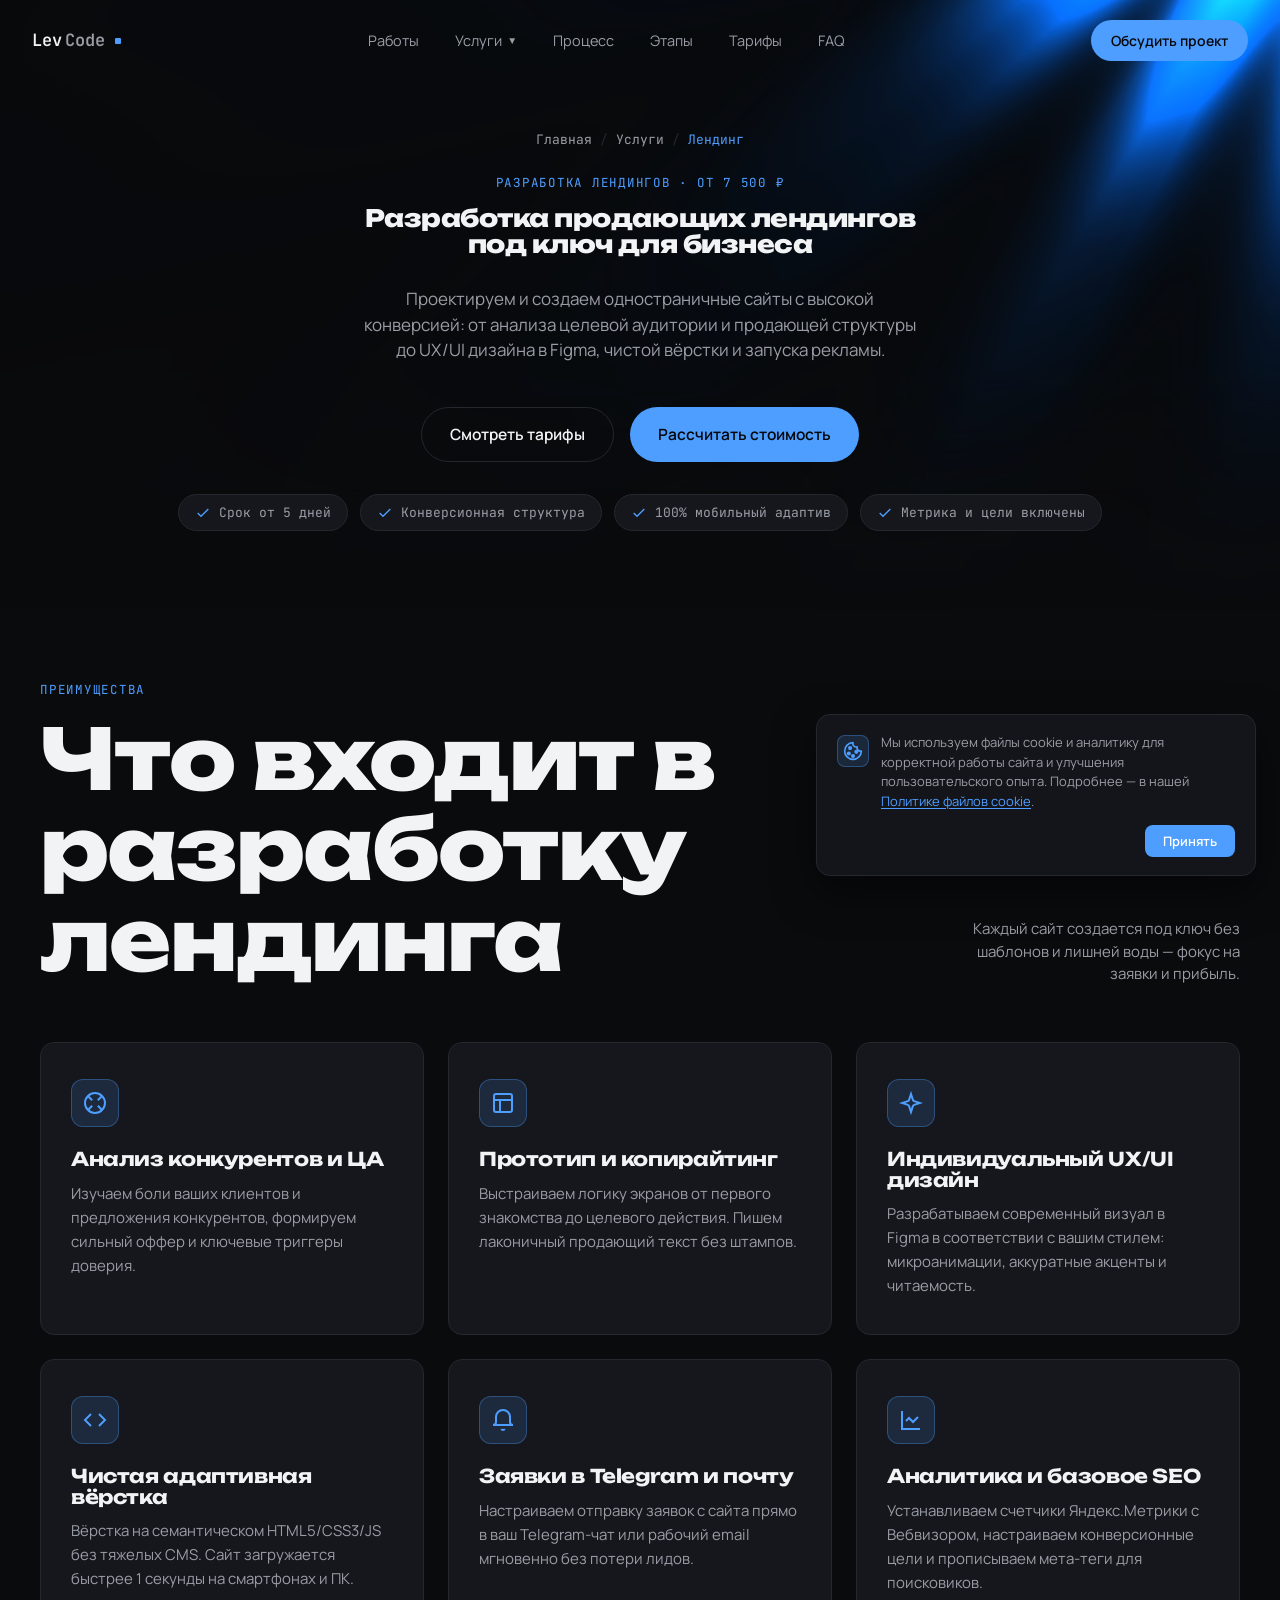
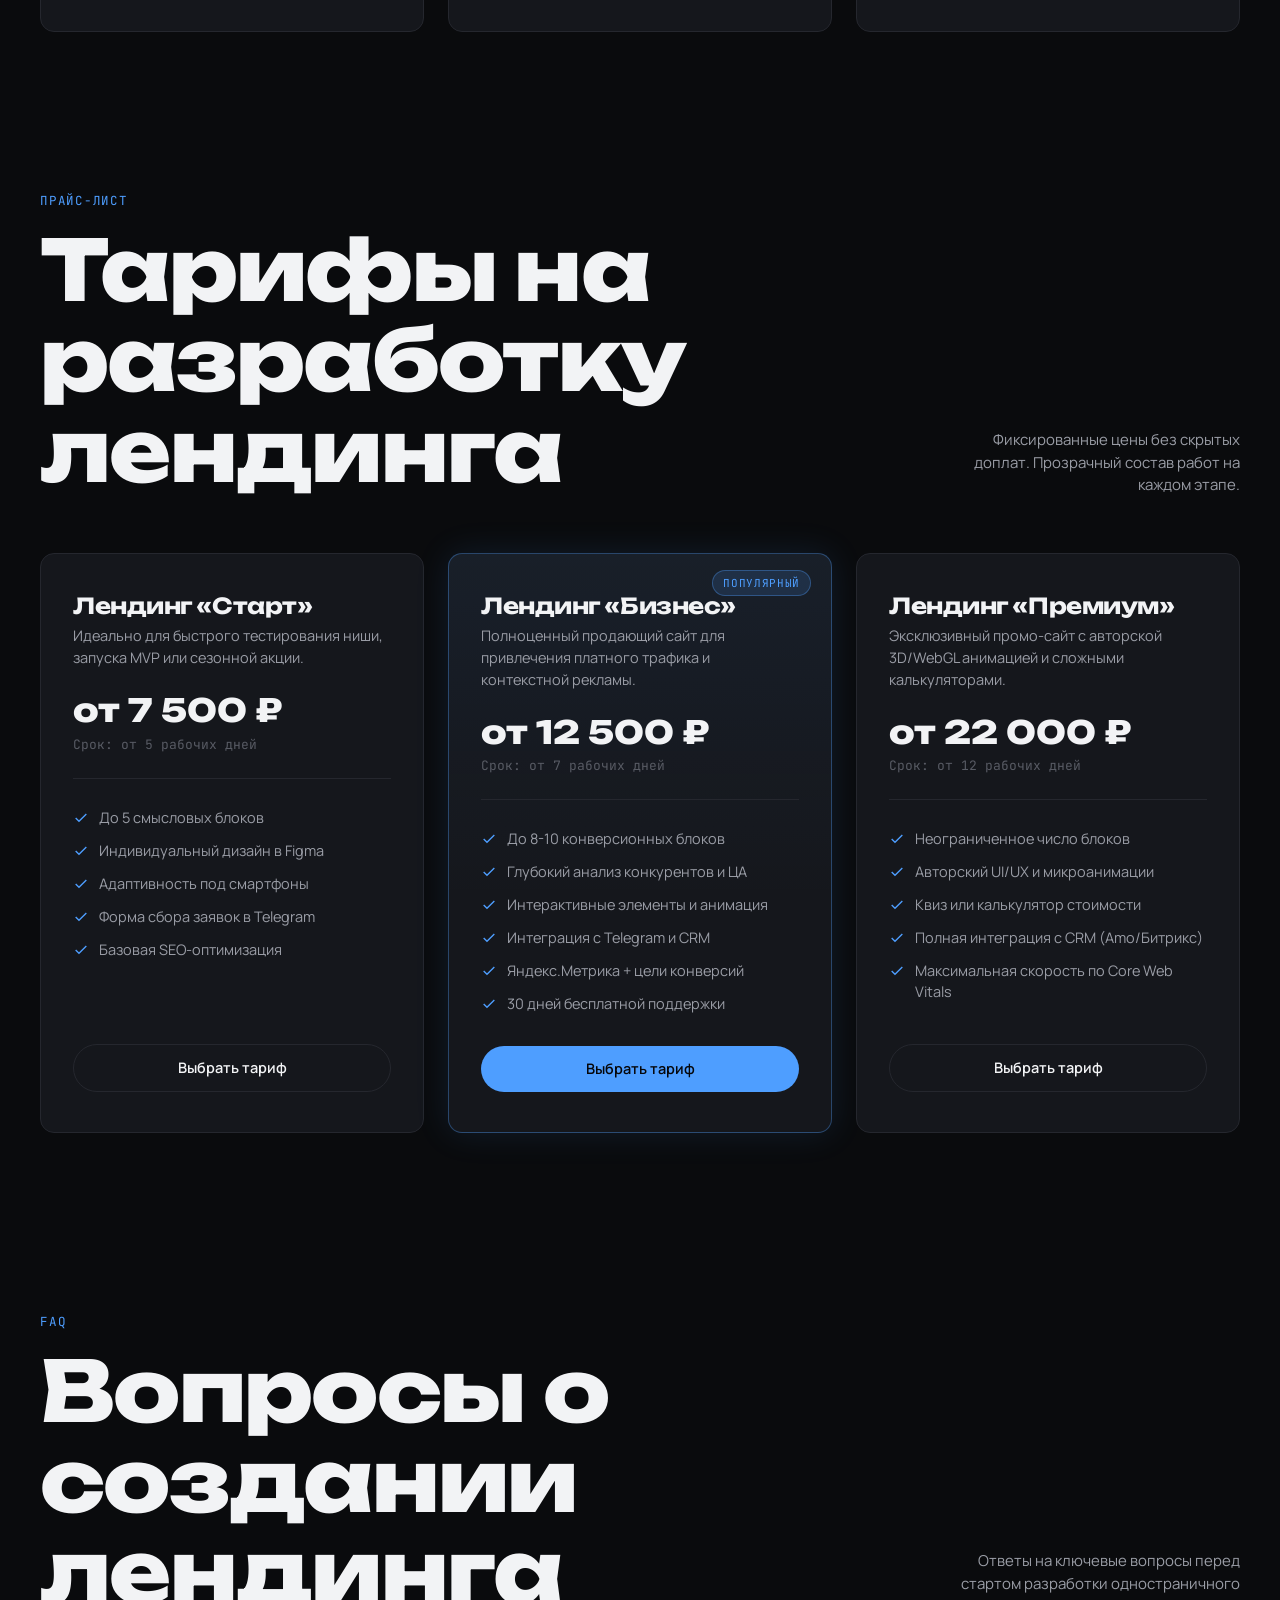
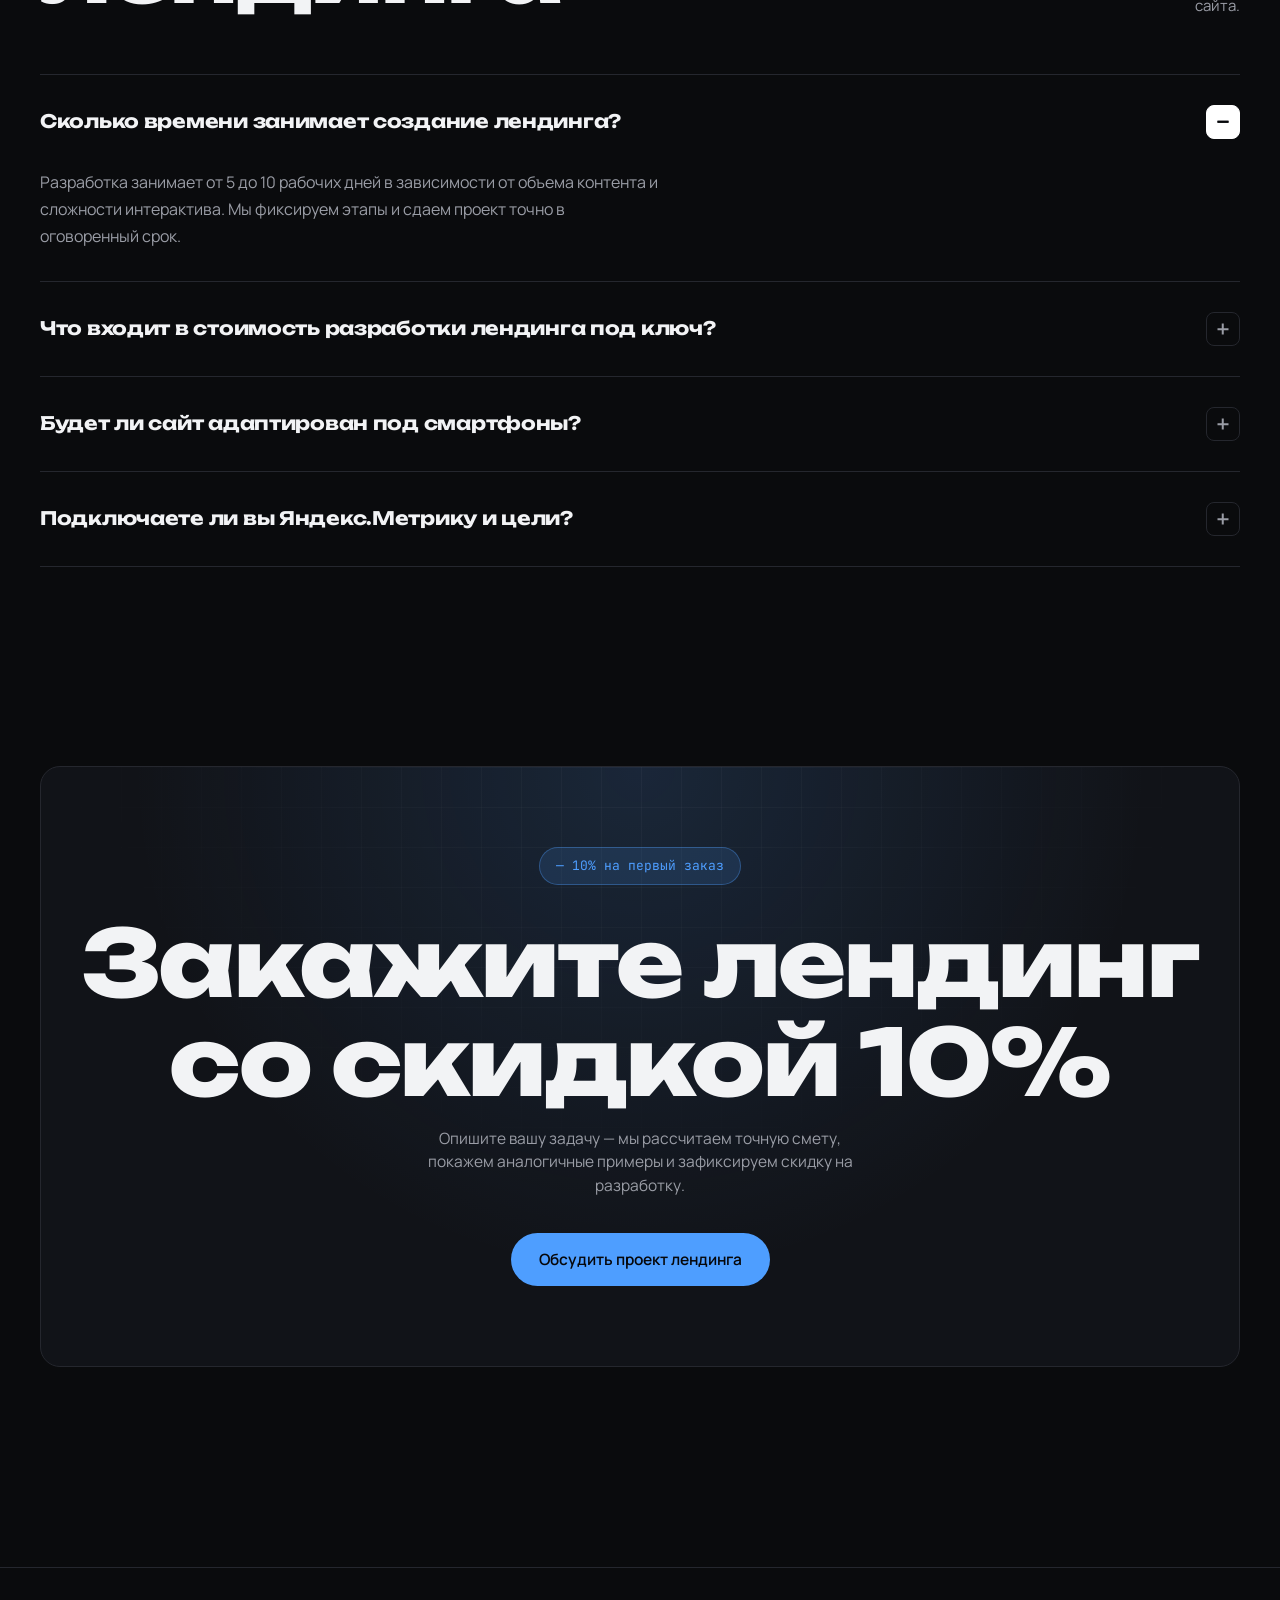
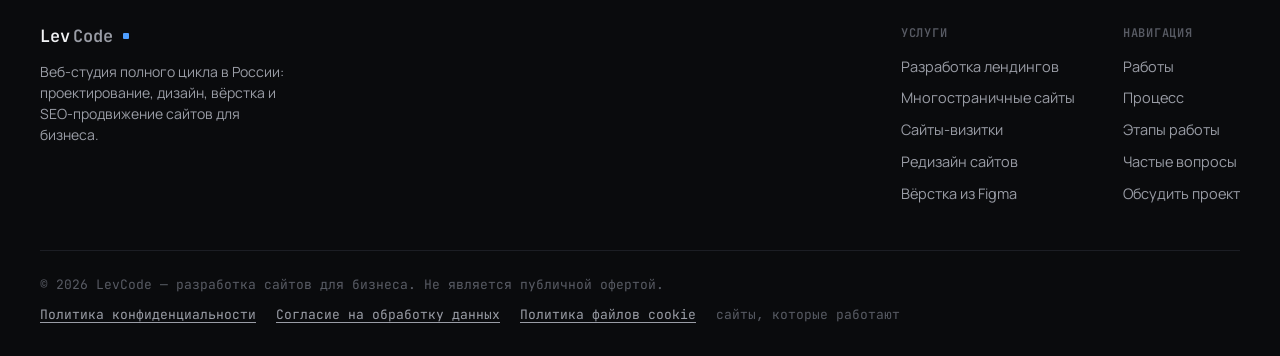
==== commit 289a4dd0: "fix: php 5.6 compatibility, direct supabase fallback, and cache bust v3" ====
--- a/landing/index.html
+++ b/landing/index.html
@@ -20,7 +20,7 @@
     <meta property="og:site_name" content="LevCode">
 
     <link rel="stylesheet" href="../assets/css/fonts.css">
-    <link rel="stylesheet" href="../assets/css/main.css">
+    <link rel="stylesheet" href="../assets/css/main.css?v=3">
 
     <link rel="icon" type="image/x-icon" href="../favicon.ico">
     <link rel="icon" type="image/svg+xml" href="../favicon.svg">
@@ -515,7 +515,7 @@
     </div>
 
     <script defer src="../assets/js/lenis.min.js"></script>
-    <script defer src="../assets/js/main.js"></script>
+    <script defer src="../assets/js/main.js?v=3"></script>
     <script defer src="../assets/js/ogl.umd.js"></script>
     <script defer src="../assets/js/siderays-vanilla.js"></script>
 </body>
